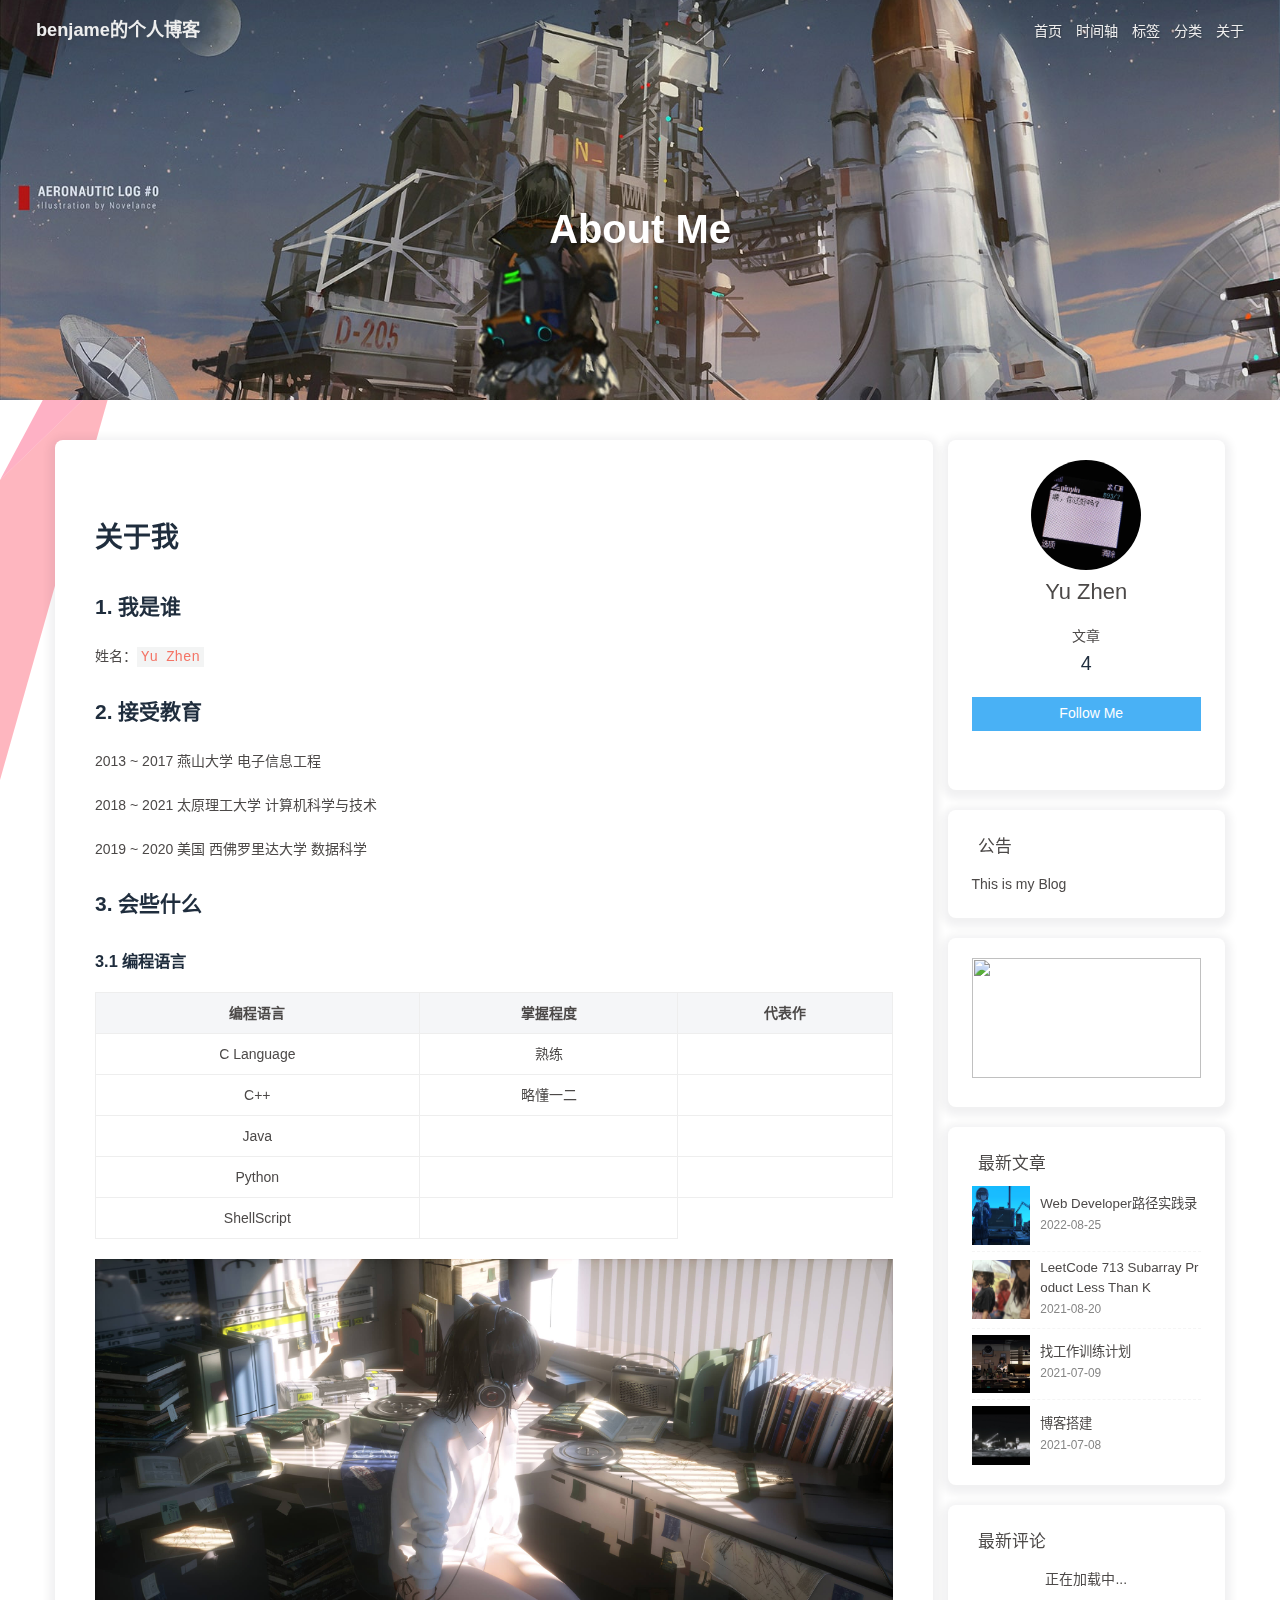
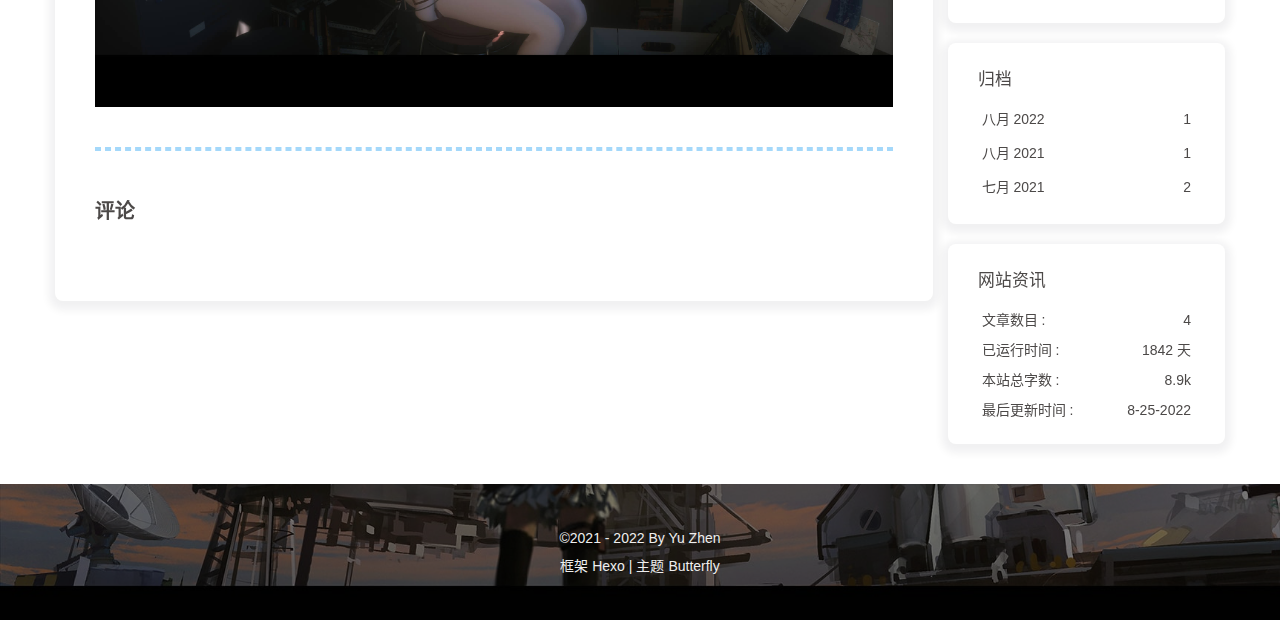
==== about/index.html @ 43ea1131 "Site updated: 2022-08-25 13:20:29" ====
<!DOCTYPE html><html lang="zh-CN" data-theme="light"><head><meta charset="UTF-8"><meta http-equiv="X-UA-Compatible" content="IE=edge"><meta name="viewport" content="width=device-width,initial-scale=1"><title>About Me | benjame的个人博客</title><meta name="author" content="Yu Zhen"><meta name="copyright" content="Yu Zhen"><meta name="format-detection" content="telephone=no"><meta name="theme-color" content="#ffffff"><meta name="description" content="关于我1. 我是谁姓名：Yu Zhen 2. 接受教育2013 ~ 2017 燕山大学 电子信息工程 2018 ~ 2021 太原理工大学 计算机科学与技术 2019 ~ 2020 美国 西佛罗里达大学  数据科学 3. 会些什么3.1 编程语言    编程语言 掌握程度 代表作     C Language 熟练    C++ 略懂一二    Java     Python     ShellS">
<meta property="og:type" content="website">
<meta property="og:title" content="About Me">
<meta property="og:url" content="https://benjame.github.io/about/index.html">
<meta property="og:site_name" content="benjame的个人博客">
<meta property="og:description" content="关于我1. 我是谁姓名：Yu Zhen 2. 接受教育2013 ~ 2017 燕山大学 电子信息工程 2018 ~ 2021 太原理工大学 计算机科学与技术 2019 ~ 2020 美国 西佛罗里达大学  数据科学 3. 会些什么3.1 编程语言    编程语言 掌握程度 代表作     C Language 熟练    C++ 略懂一二    Java     Python     ShellS">
<meta property="og:locale" content="zh_CN">
<meta property="og:image" content="https://cdn.jsdelivr.net/npm/butterfly-extsrc@1/img/default.jpg">
<meta property="article:published_time" content="2021-07-08T12:18:49.000Z">
<meta property="article:modified_time" content="2021-07-09T18:22:33.000Z">
<meta property="article:author" content="Yu Zhen">
<meta name="twitter:card" content="summary">
<meta name="twitter:image" content="https://cdn.jsdelivr.net/npm/butterfly-extsrc@1/img/default.jpg"><link rel="shortcut icon" href="/img/favicon.png"><link rel="canonical" href="https://benjame.github.io/about/"><link rel="preconnect" href="//cdn.jsdelivr.net"/><link rel="stylesheet" href="/css/index.css"><link rel="stylesheet" href="https://cdn.jsdelivr.net/npm/@fortawesome/fontawesome-free/css/all.min.css" media="print" onload="this.media='all'"><link rel="stylesheet" href="https://cdn.jsdelivr.net/npm/node-snackbar/dist/snackbar.min.css" media="print" onload="this.media='all'"><script>const GLOBAL_CONFIG = { 
  root: '/',
  algolia: undefined,
  localSearch: undefined,
  translate: {"defaultEncoding":2,"translateDelay":0,"msgToTraditionalChinese":"繁","msgToSimplifiedChinese":"簡"},
  noticeOutdate: {"limitDay":365,"position":"top","messagePrev":"It has been","messageNext":"days since the last update, the content of the article may be outdated."},
  highlight: {"plugin":"highlighjs","highlightCopy":true,"highlightLang":true,"highlightHeightLimit":300},
  copy: {
    success: '复制成功',
    error: '复制错误',
    noSupport: '浏览器不支持'
  },
  relativeDate: {
    homepage: true,
    post: true
  },
  runtime: '天',
  date_suffix: {
    just: '刚刚',
    min: '分钟前',
    hour: '小时前',
    day: '天前',
    month: '个月前'
  },
  copyright: {"limitCount":100,"languages":{"author":"作者: Yu Zhen","link":"链接: ","source":"来源: benjame的个人博客","info":"著作权归作者所有。商业转载请联系作者获得授权，非商业转载请注明出处。"}},
  lightbox: 'fancybox',
  Snackbar: {"chs_to_cht":"你已切换为繁体","cht_to_chs":"你已切换为简体","day_to_night":"你已切换为深色模式","night_to_day":"你已切换为浅色模式","bgLight":"#49b1f5","bgDark":"#121212","position":"bottom-left"},
  source: {
    jQuery: 'https://cdn.jsdelivr.net/npm/jquery@latest/dist/jquery.min.js',
    justifiedGallery: {
      js: 'https://cdn.jsdelivr.net/npm/justifiedGallery/dist/js/jquery.justifiedGallery.min.js',
      css: 'https://cdn.jsdelivr.net/npm/justifiedGallery/dist/css/justifiedGallery.min.css'
    },
    fancybox: {
      js: 'https://cdn.jsdelivr.net/npm/@fancyapps/fancybox@latest/dist/jquery.fancybox.min.js',
      css: 'https://cdn.jsdelivr.net/npm/@fancyapps/fancybox@latest/dist/jquery.fancybox.min.css'
    }
  },
  isPhotoFigcaption: false,
  islazyload: false,
  isanchor: true
}</script><script id="config-diff">var GLOBAL_CONFIG_SITE = {
  title: 'About Me',
  isPost: false,
  isHome: false,
  isHighlightShrink: false,
  isToc: false,
  postUpdate: '2021-07-10 02:22:33'
}</script><noscript><style type="text/css">
  #nav {
    opacity: 1
  }
  .justified-gallery img {
    opacity: 1
  }

  #recent-posts time,
  #post-meta time {
    display: inline !important
  }
</style></noscript><script>(win=>{
    win.saveToLocal = {
      set: function setWithExpiry(key, value, ttl) {
        if (ttl === 0) return
        const now = new Date()
        const expiryDay = ttl * 86400000
        const item = {
          value: value,
          expiry: now.getTime() + expiryDay,
        }
        localStorage.setItem(key, JSON.stringify(item))
      },

      get: function getWithExpiry(key) {
        const itemStr = localStorage.getItem(key)

        if (!itemStr) {
          return undefined
        }
        const item = JSON.parse(itemStr)
        const now = new Date()

        if (now.getTime() > item.expiry) {
          localStorage.removeItem(key)
          return undefined
        }
        return item.value
      }
    }
  
    win.getScript = url => new Promise((resolve, reject) => {
      const script = document.createElement('script')
      script.src = url
      script.async = true
      script.onerror = reject
      script.onload = script.onreadystatechange = function() {
        const loadState = this.readyState
        if (loadState && loadState !== 'loaded' && loadState !== 'complete') return
        script.onload = script.onreadystatechange = null
        resolve()
      }
      document.head.appendChild(script)
    })
  
      win.activateDarkMode = function () {
        document.documentElement.setAttribute('data-theme', 'dark')
        if (document.querySelector('meta[name="theme-color"]') !== null) {
          document.querySelector('meta[name="theme-color"]').setAttribute('content', '#0d0d0d')
        }
      }
      win.activateLightMode = function () {
        document.documentElement.setAttribute('data-theme', 'light')
        if (document.querySelector('meta[name="theme-color"]') !== null) {
          document.querySelector('meta[name="theme-color"]').setAttribute('content', '#ffffff')
        }
      }
      const t = saveToLocal.get('theme')
    
          if (t === 'dark') activateDarkMode()
          else if (t === 'light') activateLightMode()
        
      const asideStatus = saveToLocal.get('aside-status')
      if (asideStatus !== undefined) {
        if (asideStatus === 'hide') {
          document.documentElement.classList.add('hide-aside')
        } else {
          document.documentElement.classList.remove('hide-aside')
        }
      }
    
    const fontSizeVal = saveToLocal.get('global-font-size')
    if (fontSizeVal !== undefined) {
      document.documentElement.style.setProperty('--global-font-size', fontSizeVal + 'px')
    }
    
    const detectApple = () => {
      if (GLOBAL_CONFIG_SITE.isHome && /iPad|iPhone|iPod|Macintosh/.test(navigator.userAgent)){
        document.documentElement.classList.add('apple')
      }
    }
    detectApple()
    })(window)</script><!-- hexo injector head_end start --><link rel="stylesheet" href="https://cdn.jsdelivr.net/npm/hexo-butterfly-clock/lib/clock.min.css"><link rel="stylesheet" href="https://cdn.jsdelivr.net/gh/l-lin/font-awesome-animation/dist/font-awesome-animation.min.css" media="defer" onload="this.media='all'"><link rel="stylesheet" href="https://cdn.jsdelivr.net/npm/hexo-butterfly-tag-plugins-plus/lib/tag_plugins.min.css" media="defer" onload="this.media='all'"><link rel="stylesheet" href="https://cdn.jsdelivr.net/npm/hexo-filter-gitcalendar/lib/gitcalendar.css"><!-- hexo injector head_end end --><meta name="generator" content="Hexo 5.4.0"></head><body><div id="loading-box"><div class="loading-left-bg"></div><div class="loading-right-bg"></div><div class="spinner-box"><div class="configure-border-1"><div class="configure-core"></div></div><div class="configure-border-2"><div class="configure-core"></div></div><div class="loading-word">加载中...</div></div></div><div id="sidebar"><div id="menu-mask"></div><div id="sidebar-menus"><div class="avatar-img is-center"><img src="/img/avatar.png" onerror="onerror=null;src='/img/friend_404.gif'" alt="avatar"/></div><div class="site-data"><div class="data-item is-center"><div class="data-item-link"><a href="/archives/"><div class="headline">文章</div><div class="length-num">4</div></a></div></div></div><hr/><div class="menus_items"><div class="menus_item"><a class="site-page" href="/"><i class="fa-fw fas fa-home"></i><span> 首页</span></a></div><div class="menus_item"><a class="site-page" href="/archives/"><i class="fa-fw fas fa-archive"></i><span> 时间轴</span></a></div><div class="menus_item"><a class="site-page" href="/tags/"><i class="fa-fw fas fa-tags"></i><span> 标签</span></a></div><div class="menus_item"><a class="site-page" href="/categories/"><i class="fa-fw fas fa-folder-open"></i><span> 分类</span></a></div><div class="menus_item"><a class="site-page" href="/about/"><i class="fa-fw fas fa-heart"></i><span> 关于</span></a></div></div></div></div><div class="page" id="body-wrap"><header class="not-home-page" id="page-header" style="background-image: url('/resource/Rocket.jpg')"><nav id="nav"><span id="blog_name"><a id="site-name" href="/">benjame的个人博客</a></span><div id="menus"><div class="menus_items"><div class="menus_item"><a class="site-page" href="/"><i class="fa-fw fas fa-home"></i><span> 首页</span></a></div><div class="menus_item"><a class="site-page" href="/archives/"><i class="fa-fw fas fa-archive"></i><span> 时间轴</span></a></div><div class="menus_item"><a class="site-page" href="/tags/"><i class="fa-fw fas fa-tags"></i><span> 标签</span></a></div><div class="menus_item"><a class="site-page" href="/categories/"><i class="fa-fw fas fa-folder-open"></i><span> 分类</span></a></div><div class="menus_item"><a class="site-page" href="/about/"><i class="fa-fw fas fa-heart"></i><span> 关于</span></a></div></div><div id="toggle-menu"><a class="site-page"><i class="fas fa-bars fa-fw"></i></a></div></div></nav><div id="page-site-info"><h1 id="site-title">About Me</h1></div></header><main class="layout" id="content-inner"><div id="page"><div id="article-container"><h1 id="关于我"><a href="#关于我" class="headerlink" title="关于我"></a>关于我</h1><h2 id="1-我是谁"><a href="#1-我是谁" class="headerlink" title="1. 我是谁"></a>1. 我是谁</h2><p>姓名：<code>Yu Zhen</code></p>
<h2 id="2-接受教育"><a href="#2-接受教育" class="headerlink" title="2. 接受教育"></a>2. 接受教育</h2><p>2013 ~ 2017 燕山大学 电子信息工程</p>
<p>2018 ~ 2021 太原理工大学 计算机科学与技术</p>
<p>2019 ~ 2020 美国 西佛罗里达大学  数据科学</p>
<h2 id="3-会些什么"><a href="#3-会些什么" class="headerlink" title="3. 会些什么"></a>3. 会些什么</h2><h3 id="3-1-编程语言"><a href="#3-1-编程语言" class="headerlink" title="3.1 编程语言"></a>3.1 编程语言</h3><div class="table-container">
<table>
<thead>
<tr>
<th style="text-align:center">编程语言</th>
<th style="text-align:center">掌握程度</th>
<th style="text-align:center">代表作</th>
</tr>
</thead>
<tbody>
<tr>
<td style="text-align:center">C Language</td>
<td style="text-align:center">熟练</td>
<td style="text-align:center"></td>
</tr>
<tr>
<td style="text-align:center">C++</td>
<td style="text-align:center">略懂一二</td>
<td style="text-align:center"></td>
</tr>
<tr>
<td style="text-align:center">Java</td>
<td style="text-align:center"></td>
<td style="text-align:center"></td>
</tr>
<tr>
<td style="text-align:center">Python</td>
<td style="text-align:center"></td>
<td style="text-align:center"></td>
</tr>
<tr>
<td style="text-align:center">ShellScript</td>
<td style="text-align:center"></td>
</tr>
</tbody>
</table>
</div>
<p><img src="index.assets/MainBack.jpg" alt="MainBack"></p>
</div><hr/><div id="post-comment"><div class="comment-head"><div class="comment-headline"><i class="fas fa-comments fa-fw"></i><span> 评论</span></div></div><div class="comment-wrap"><div></div></div></div></div><div class="aside-content" id="aside-content"><div class="card-widget card-info"><div class="is-center"><div class="avatar-img"><img src="/img/avatar.png" onerror="this.onerror=null;this.src='/img/friend_404.gif'" alt="avatar"/></div><div class="author-info__name">Yu Zhen</div><div class="author-info__description"></div></div><div class="card-info-data"><div class="card-info-data-item is-center"><a href="/archives/"><div class="headline">文章</div><div class="length-num">4</div></a></div></div><a class="button--animated" id="card-info-btn" target="_blank" rel="noopener" href="https://github.com/benjame/"><i class="fab fa-github"></i><span>Follow Me</span></a><div class="card-info-social-icons is-center"><a class="social-icon" href="https://github.com/benjame" target="_blank" title="Github"><i class="fab fa-github"></i></a><a class="social-icon" href="mailto:yuzhenmailbox@163.com" target="_blank" title="Email"><i class="fas fa-envelope"></i></a></div></div><div class="card-widget card-announcement"><div class="item-headline"><i class="fas fa-bullhorn card-announcement-animation"></i><span>公告</span></div><div class="announcement_content">This is my Blog</div></div><div class="sticky_layout"><div class="card-widget card-recent-post"><div class="item-headline"><i class="fas fa-history"></i><span>最新文章</span></div><div class="aside-list"><div class="aside-list-item"><a class="thumbnail" href="/2022/08/25/Web-Developer%E8%B7%AF%E5%BE%84%E5%AE%9E%E8%B7%B5%E5%BD%95/" title="Web Developer路径实践录"><img src="/resource/web_dev.png" onerror="this.onerror=null;this.src='/img/404.jpg'" alt="Web Developer路径实践录"/></a><div class="content"><a class="title" href="/2022/08/25/Web-Developer%E8%B7%AF%E5%BE%84%E5%AE%9E%E8%B7%B5%E5%BD%95/" title="Web Developer路径实践录">Web Developer路径实践录</a><time datetime="2022-08-25T04:53:00.000Z" title="发表于 2022-08-25 12:53:00">2022-08-25</time></div></div><div class="aside-list-item"><a class="thumbnail" href="/2021/08/20/LeetCode%20713%20Subarray%20Product%20Less%20Than%20K/" title="LeetCode 713 Subarray Product Less Than K"><img src="/resource/umbrella.jpg" onerror="this.onerror=null;this.src='/img/404.jpg'" alt="LeetCode 713 Subarray Product Less Than K"/></a><div class="content"><a class="title" href="/2021/08/20/LeetCode%20713%20Subarray%20Product%20Less%20Than%20K/" title="LeetCode 713 Subarray Product Less Than K">LeetCode 713 Subarray Product Less Than K</a><time datetime="2021-08-20T08:22:00.000Z" title="发表于 2021-08-20 16:22:00">2021-08-20</time></div></div><div class="aside-list-item"><a class="thumbnail" href="/2021/07/09/%E6%89%BE%E5%B7%A5%E4%BD%9C%E8%AE%AD%E7%BB%83%E8%AE%A1%E5%88%92/" title="找工作训练计划"><img src="/resource/Office.jpg" onerror="this.onerror=null;this.src='/img/404.jpg'" alt="找工作训练计划"/></a><div class="content"><a class="title" href="/2021/07/09/%E6%89%BE%E5%B7%A5%E4%BD%9C%E8%AE%AD%E7%BB%83%E8%AE%A1%E5%88%92/" title="找工作训练计划">找工作训练计划</a><time datetime="2021-07-08T17:29:22.000Z" title="发表于 2021-07-09 01:29:22">2021-07-09</time></div></div><div class="aside-list-item"><a class="thumbnail" href="/2021/07/08/%E5%8D%9A%E5%AE%A2%E6%90%AD%E5%BB%BA/" title="博客搭建"><img src="/resource/moonbase.jpg" onerror="this.onerror=null;this.src='/img/404.jpg'" alt="博客搭建"/></a><div class="content"><a class="title" href="/2021/07/08/%E5%8D%9A%E5%AE%A2%E6%90%AD%E5%BB%BA/" title="博客搭建">博客搭建</a><time datetime="2021-07-08T09:13:00.000Z" title="发表于 2021-07-08 17:13:00">2021-07-08</time></div></div></div></div><div class="card-widget" id="card-newest-comments"><div class="item-headline"><i class="fas fa-comment-dots"></i><span>最新评论</span></div><div class="aside-list"><span>正在加载中...</span></div></div><div class="card-widget card-archives"><div class="item-headline"><i class="fas fa-archive"></i><span>归档</span></div><ul class="card-archive-list"><li class="card-archive-list-item"><a class="card-archive-list-link" href="/archives/2022/08/"><span class="card-archive-list-date">八月 2022</span><span class="card-archive-list-count">1</span></a></li><li class="card-archive-list-item"><a class="card-archive-list-link" href="/archives/2021/08/"><span class="card-archive-list-date">八月 2021</span><span class="card-archive-list-count">1</span></a></li><li class="card-archive-list-item"><a class="card-archive-list-link" href="/archives/2021/07/"><span class="card-archive-list-date">七月 2021</span><span class="card-archive-list-count">2</span></a></li></ul></div><div class="card-widget card-webinfo"><div class="item-headline"><i class="fas fa-chart-line"></i><span>网站资讯</span></div><div class="webinfo"><div class="webinfo-item"><div class="item-name">文章数目 :</div><div class="item-count">4</div></div><div class="webinfo-item"><div class="item-name">已运行时间 :</div><div class="item-count" id="runtimeshow" data-publishDate="2021-07-07T16:00:00.000Z"></div></div><div class="webinfo-item"><div class="item-name">本站总字数 :</div><div class="item-count">8.9k</div></div><div class="webinfo-item"><div class="item-name">最后更新时间 :</div><div class="item-count" id="last-push-date" data-lastPushDate="2022-08-25T05:20:20.687Z"></div></div></div></div></div></div></main><footer id="footer" style="background-image: url('/resource/Rocket.jpg')"><div id="footer-wrap"><div class="copyright">&copy;2021 - 2022 By Yu Zhen</div><div class="framework-info"><span>框架 </span><a target="_blank" rel="noopener" href="https://hexo.io">Hexo</a><span class="footer-separator">|</span><span>主题 </span><a target="_blank" rel="noopener" href="https://github.com/jerryc127/hexo-theme-butterfly">Butterfly</a></div></div></footer></div><div id="rightside"><div id="rightside-config-hide"><button id="font-plus" type="button" title="放大字体"><i class="fas fa-plus"></i></button><button id="font-minus" type="button" title="缩小字体"><i class="fas fa-minus"></i></button><button id="translateLink" type="button" title="简繁转换">繁</button><button id="darkmode" type="button" title="浅色和深色模式转换"><i class="fas fa-adjust"></i></button><button id="hide-aside-btn" type="button" title="单栏和双栏切换"><i class="fas fa-arrows-alt-h"></i></button></div><div id="rightside-config-show"><button id="rightside_config" type="button" title="设置"><i class="fas fa-cog fa-spin"></i></button><a id="to_comment" href="#post-comment" title="直达评论"><i class="fas fa-comments"></i></a><button id="go-up" type="button" title="回到顶部"><i class="fas fa-arrow-up"></i></button></div></div><div><script src="/js/utils.js"></script><script src="/js/main.js"></script><script src="/js/tw_cn.js"></script><script src="https://cdn.jsdelivr.net/npm/instant.page/instantpage.min.js" type="module"></script><script src="https://cdn.jsdelivr.net/npm/node-snackbar/dist/snackbar.min.js"></script><script>function panguFn () {
  if (typeof pangu === 'object') pangu.autoSpacingPage()
  else {
    getScript('https://cdn.jsdelivr.net/npm/pangu/dist/browser/pangu.min.js')
      .then(() => {
        pangu.autoSpacingPage()
      })
  }
}

function panguInit () {
  if (true){
    GLOBAL_CONFIG_SITE.isPost && panguFn()
  } else {
    panguFn()
  }
}

document.addEventListener('DOMContentLoaded', panguInit)</script><script>var preloader = {
  endLoading: () => {
    document.body.style.overflow = 'auto';
    document.getElementById('loading-box').classList.add("loaded")
  },
  initLoading: () => {
    document.body.style.overflow = '';
    document.getElementById('loading-box').classList.remove("loaded")

  }
}
window.addEventListener('load',preloader.endLoading())</script><div class="js-pjax"></div><script defer="defer" id="ribbon" src="https://cdn.jsdelivr.net/npm/butterfly-extsrc@1/dist/canvas-ribbon.min.js" size="150" alpha="0.6" zIndex="-1" mobile="false" data-click="false"></script><script defer="defer" id="fluttering_ribbon" mobile="false" src="https://cdn.jsdelivr.net/npm/butterfly-extsrc@1/dist/canvas-fluttering-ribbon.min.js"></script><script id="click-heart" src="https://cdn.jsdelivr.net/npm/butterfly-extsrc@1/dist/click-heart.min.js" async="async" mobile="false"></script></div><!-- hexo injector body_end start --><script data-pjax>
  function butterfly_clock_injector_config(){
    var parent_div_git = document.getElementsByClassName('sticky_layout')[0];
    var item_html = '<div class="card-widget card-clock"><div class="card-glass"><div class="card-background"><div class="card-content"><div id="hexo_electric_clock"><img class="entered loading" id="card-clock-loading" src="/img/loading.gif" style="height: 120px; width: 100%;" data-ll-status="loading"/></div></div></div></div></div>';
    console.log('已挂载butterfly_clock')
    parent_div_git.insertAdjacentHTML("afterbegin",item_html)
    }
  var elist = 'null'.split(',');
  var cpage = location.pathname;
  var epage = 'all';
  var flag = 0;

  for (var i=0;i<elist.length;i++){
    if (cpage.includes(elist[i])){
      flag++;
    }
  }

  if ((epage ==='all')&&(flag == 0)){
    butterfly_clock_injector_config();
  }
  else if (epage === cpage){
    butterfly_clock_injector_config();
  }
  </script><script src="https://pv.sohu.com/cityjson?ie=utf-8"></script><script data-pjax src="https://cdn.jsdelivr.net/npm/hexo-butterfly-clock/lib/clock.min.js"></script><script async src="//at.alicdn.com/t/font_2032782_8d5kxvn09md.js"></script><script data-pjax src="https://cdn.jsdelivr.net/npm/hexo-filter-gitcalendar/lib/gitcalendar.js"></script><script data-pjax>
                        function gitcalendar_injector_config(){
                          var parent_div_git = document.getElementById('recent-posts');
                          var item_html = '<div class="recent-post-item" style="width:100%;height:auto;padding:10px;"><style>#git_container{min-height: 280px}@media screen and (max-width:650px) {#git_container{min-height: 0px}}</style><div id="git_loading" style="width:10%;height:100%;margin:0 auto;display: block;"><svg xmlns="http://www.w3.org/2000/svg" xmlns:xlink="http://www.w3.org/1999/xlink" viewBox="0 0 50 50" style="enable-background:new 0 0 50 50" xml:space="preserve"><path fill="#d0d0d0" d="M25.251,6.461c-10.318,0-18.683,8.365-18.683,18.683h4.068c0-8.071,6.543-14.615,14.615-14.615V6.461z" transform="rotate(275.098 25 25)"><animatetransform attributeType="xml" attributeName="transform" type="rotate" from="0 25 25" to="360 25 25" dur="0.6s" repeatCount="indefinite"></animatetransform></path></svg><style>#git_container{display: none;}</style></div><div id="git_container"></div></div>';
                          parent_div_git.insertAdjacentHTML("afterbegin",item_html)
                          console.log('已挂载gitcalendar')
                          }

                        if( document.getElementById('recent-posts') && (location.pathname ==='/'|| '/' ==='all')){
                            gitcalendar_injector_config()
                            GitCalendarInit("https://gitcalendar.akilar.top/api?benjame",['#e4dfd7', '#f9f4dc', '#f7e8aa', '#f7e8aa', '#f8df72', '#fcd217', '#fcc515', '#f28e16', '#fb8b05', '#d85916', '#f43e06'],'benjame')
                        }
                      </script><!-- hexo injector body_end end --></body></html>
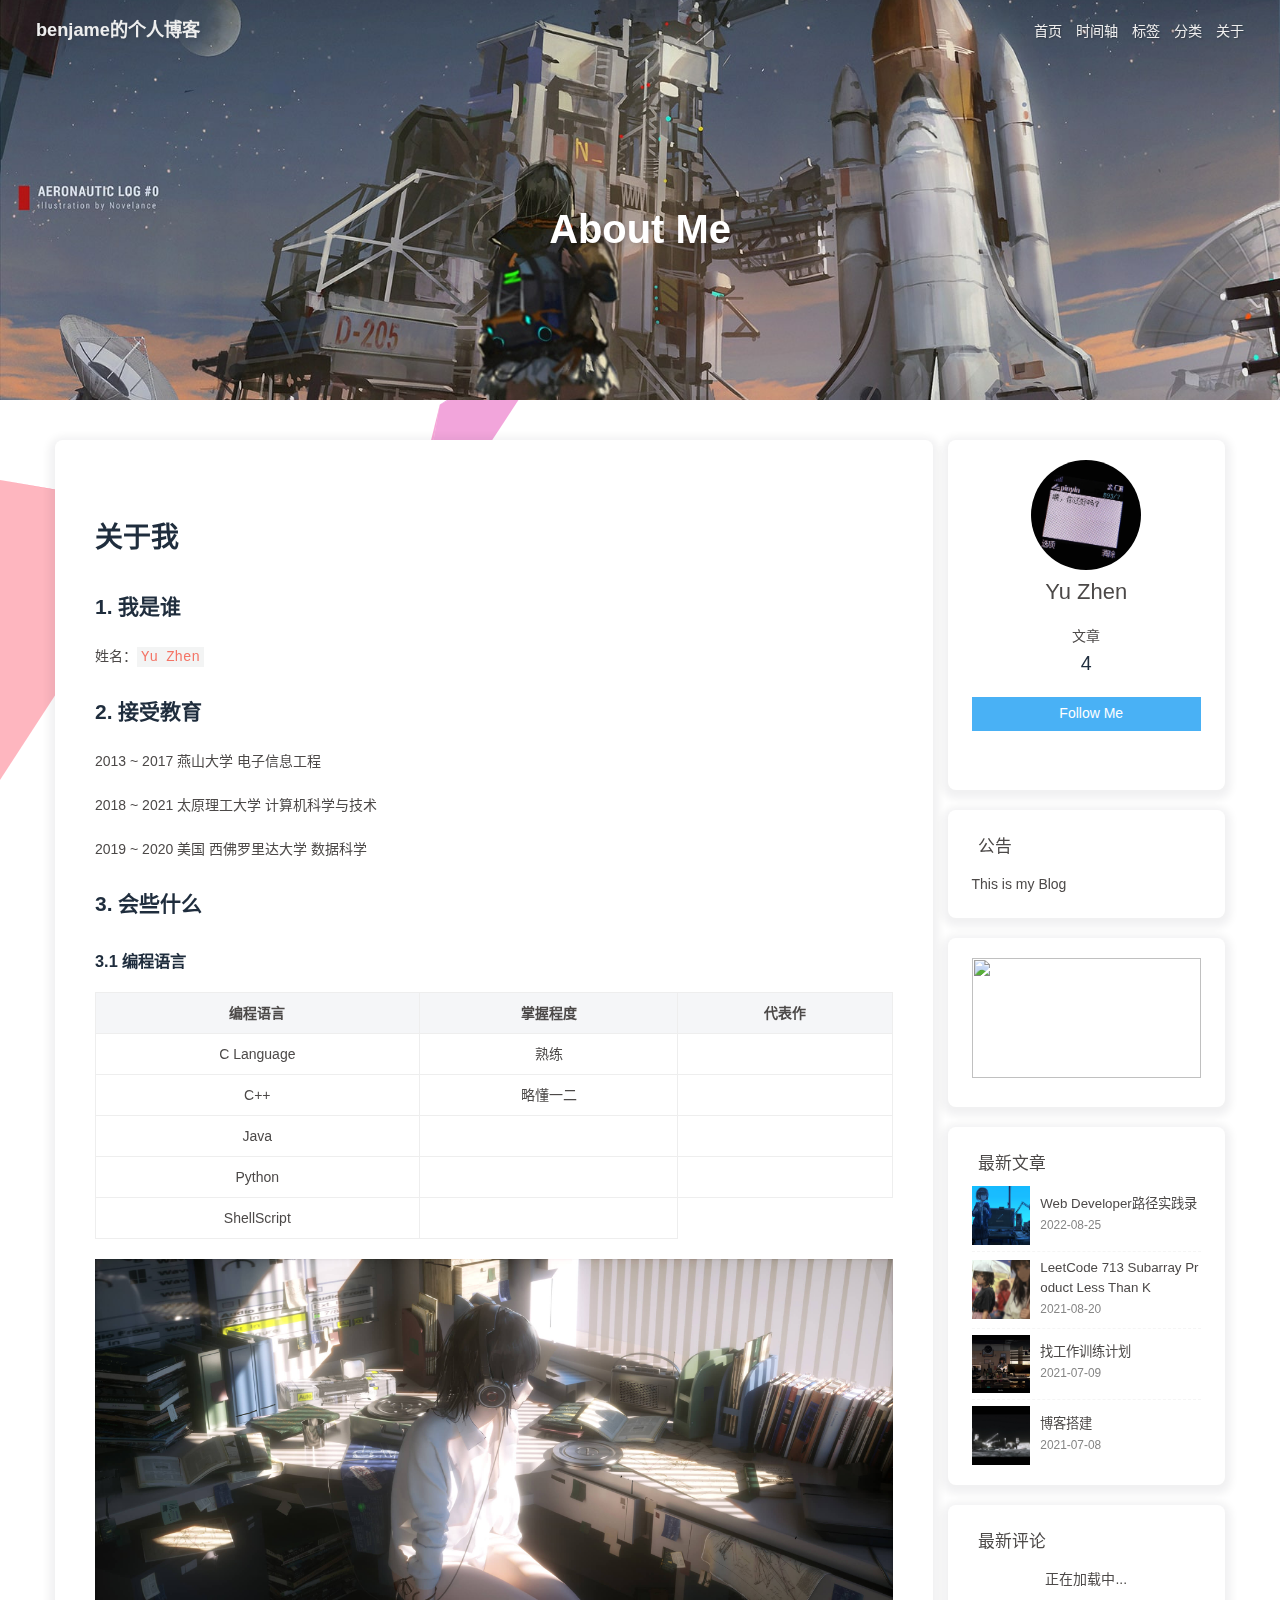
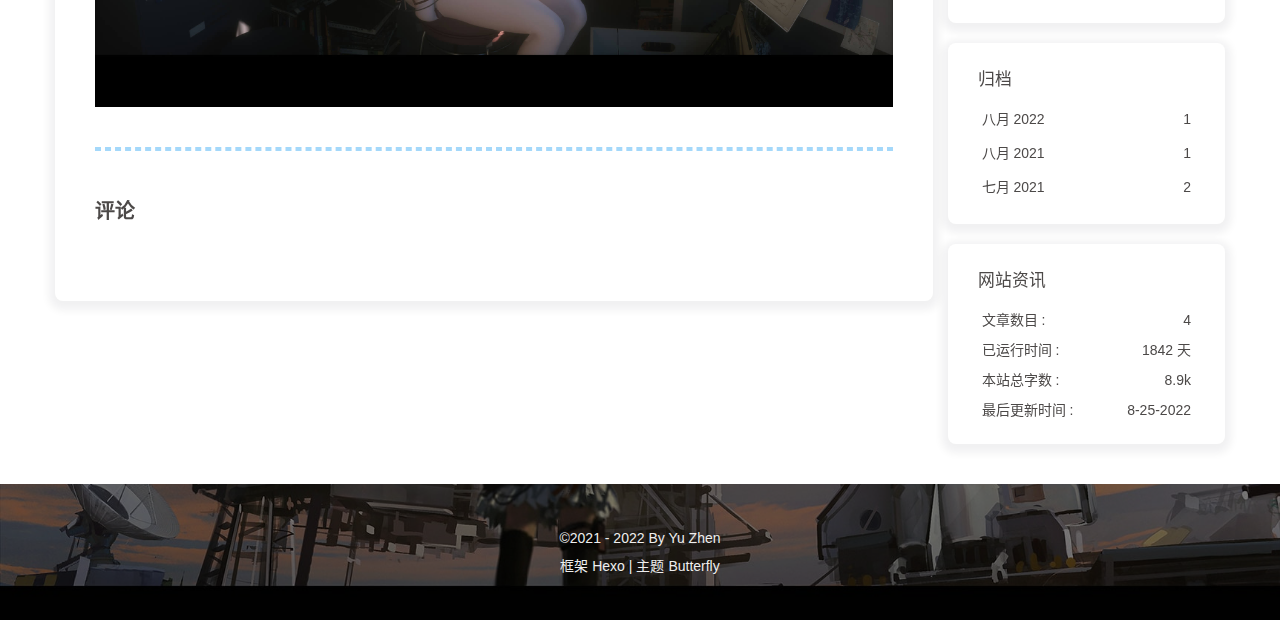
==== commit a205a168: "Site updated: 2022-08-25 13:40:48" ====
--- a/about/index.html
+++ b/about/index.html
@@ -151,7 +151,7 @@
       }
     }
     detectApple()
-    })(window)</script><!-- hexo injector head_end start --><link rel="stylesheet" href="https://cdn.jsdelivr.net/npm/hexo-butterfly-clock/lib/clock.min.css"><link rel="stylesheet" href="https://cdn.jsdelivr.net/gh/l-lin/font-awesome-animation/dist/font-awesome-animation.min.css" media="defer" onload="this.media='all'"><link rel="stylesheet" href="https://cdn.jsdelivr.net/npm/hexo-butterfly-tag-plugins-plus/lib/tag_plugins.min.css" media="defer" onload="this.media='all'"><link rel="stylesheet" href="https://cdn.jsdelivr.net/npm/hexo-filter-gitcalendar/lib/gitcalendar.css"><!-- hexo injector head_end end --><meta name="generator" content="Hexo 5.4.0"></head><body><div id="loading-box"><div class="loading-left-bg"></div><div class="loading-right-bg"></div><div class="spinner-box"><div class="configure-border-1"><div class="configure-core"></div></div><div class="configure-border-2"><div class="configure-core"></div></div><div class="loading-word">加载中...</div></div></div><div id="sidebar"><div id="menu-mask"></div><div id="sidebar-menus"><div class="avatar-img is-center"><img src="/img/avatar.png" onerror="onerror=null;src='/img/friend_404.gif'" alt="avatar"/></div><div class="site-data"><div class="data-item is-center"><div class="data-item-link"><a href="/archives/"><div class="headline">文章</div><div class="length-num">4</div></a></div></div></div><hr/><div class="menus_items"><div class="menus_item"><a class="site-page" href="/"><i class="fa-fw fas fa-home"></i><span> 首页</span></a></div><div class="menus_item"><a class="site-page" href="/archives/"><i class="fa-fw fas fa-archive"></i><span> 时间轴</span></a></div><div class="menus_item"><a class="site-page" href="/tags/"><i class="fa-fw fas fa-tags"></i><span> 标签</span></a></div><div class="menus_item"><a class="site-page" href="/categories/"><i class="fa-fw fas fa-folder-open"></i><span> 分类</span></a></div><div class="menus_item"><a class="site-page" href="/about/"><i class="fa-fw fas fa-heart"></i><span> 关于</span></a></div></div></div></div><div class="page" id="body-wrap"><header class="not-home-page" id="page-header" style="background-image: url('/resource/Rocket.jpg')"><nav id="nav"><span id="blog_name"><a id="site-name" href="/">benjame的个人博客</a></span><div id="menus"><div class="menus_items"><div class="menus_item"><a class="site-page" href="/"><i class="fa-fw fas fa-home"></i><span> 首页</span></a></div><div class="menus_item"><a class="site-page" href="/archives/"><i class="fa-fw fas fa-archive"></i><span> 时间轴</span></a></div><div class="menus_item"><a class="site-page" href="/tags/"><i class="fa-fw fas fa-tags"></i><span> 标签</span></a></div><div class="menus_item"><a class="site-page" href="/categories/"><i class="fa-fw fas fa-folder-open"></i><span> 分类</span></a></div><div class="menus_item"><a class="site-page" href="/about/"><i class="fa-fw fas fa-heart"></i><span> 关于</span></a></div></div><div id="toggle-menu"><a class="site-page"><i class="fas fa-bars fa-fw"></i></a></div></div></nav><div id="page-site-info"><h1 id="site-title">About Me</h1></div></header><main class="layout" id="content-inner"><div id="page"><div id="article-container"><h1 id="关于我"><a href="#关于我" class="headerlink" title="关于我"></a>关于我</h1><h2 id="1-我是谁"><a href="#1-我是谁" class="headerlink" title="1. 我是谁"></a>1. 我是谁</h2><p>姓名：<code>Yu Zhen</code></p>
+    })(window)</script><!-- hexo injector head_end start --><link rel="stylesheet" href="https://cdn.jsdelivr.net/gh/l-lin/font-awesome-animation/dist/font-awesome-animation.min.css" media="defer" onload="this.media='all'"><link rel="stylesheet" href="https://cdn.jsdelivr.net/npm/hexo-butterfly-tag-plugins-plus/lib/tag_plugins.min.css" media="defer" onload="this.media='all'"><link rel="stylesheet" href="https://cdn.jsdelivr.net/npm/hexo-butterfly-clock/lib/clock.min.css"><link rel="stylesheet" href="https://unpkg.zhimg.com/hexo-filter-gitcalendar/lib/gitcalendar.css" media="print" onload="this.media='all'"><!-- hexo injector head_end end --><meta name="generator" content="Hexo 5.4.0"></head><body><div id="loading-box"><div class="loading-left-bg"></div><div class="loading-right-bg"></div><div class="spinner-box"><div class="configure-border-1"><div class="configure-core"></div></div><div class="configure-border-2"><div class="configure-core"></div></div><div class="loading-word">加载中...</div></div></div><div id="sidebar"><div id="menu-mask"></div><div id="sidebar-menus"><div class="avatar-img is-center"><img src="/img/avatar.png" onerror="onerror=null;src='/img/friend_404.gif'" alt="avatar"/></div><div class="site-data"><div class="data-item is-center"><div class="data-item-link"><a href="/archives/"><div class="headline">文章</div><div class="length-num">4</div></a></div></div></div><hr/><div class="menus_items"><div class="menus_item"><a class="site-page" href="/"><i class="fa-fw fas fa-home"></i><span> 首页</span></a></div><div class="menus_item"><a class="site-page" href="/archives/"><i class="fa-fw fas fa-archive"></i><span> 时间轴</span></a></div><div class="menus_item"><a class="site-page" href="/tags/"><i class="fa-fw fas fa-tags"></i><span> 标签</span></a></div><div class="menus_item"><a class="site-page" href="/categories/"><i class="fa-fw fas fa-folder-open"></i><span> 分类</span></a></div><div class="menus_item"><a class="site-page" href="/about/"><i class="fa-fw fas fa-heart"></i><span> 关于</span></a></div></div></div></div><div class="page" id="body-wrap"><header class="not-home-page" id="page-header" style="background-image: url('/resource/Rocket.jpg')"><nav id="nav"><span id="blog_name"><a id="site-name" href="/">benjame的个人博客</a></span><div id="menus"><div class="menus_items"><div class="menus_item"><a class="site-page" href="/"><i class="fa-fw fas fa-home"></i><span> 首页</span></a></div><div class="menus_item"><a class="site-page" href="/archives/"><i class="fa-fw fas fa-archive"></i><span> 时间轴</span></a></div><div class="menus_item"><a class="site-page" href="/tags/"><i class="fa-fw fas fa-tags"></i><span> 标签</span></a></div><div class="menus_item"><a class="site-page" href="/categories/"><i class="fa-fw fas fa-folder-open"></i><span> 分类</span></a></div><div class="menus_item"><a class="site-page" href="/about/"><i class="fa-fw fas fa-heart"></i><span> 关于</span></a></div></div><div id="toggle-menu"><a class="site-page"><i class="fas fa-bars fa-fw"></i></a></div></div></nav><div id="page-site-info"><h1 id="site-title">About Me</h1></div></header><main class="layout" id="content-inner"><div id="page"><div id="article-container"><h1 id="关于我"><a href="#关于我" class="headerlink" title="关于我"></a>关于我</h1><h2 id="1-我是谁"><a href="#1-我是谁" class="headerlink" title="1. 我是谁"></a>1. 我是谁</h2><p>姓名：<code>Yu Zhen</code></p>
 <h2 id="2-接受教育"><a href="#2-接受教育" class="headerlink" title="2. 接受教育"></a>2. 接受教育</h2><p>2013 ~ 2017 燕山大学 电子信息工程</p>
 <p>2018 ~ 2021 太原理工大学 计算机科学与技术</p>
 <p>2019 ~ 2020 美国 西佛罗里达大学  数据科学</p>
@@ -193,7 +193,7 @@
 </table>
 </div>
 <p><img src="index.assets/MainBack.jpg" alt="MainBack"></p>
-</div><hr/><div id="post-comment"><div class="comment-head"><div class="comment-headline"><i class="fas fa-comments fa-fw"></i><span> 评论</span></div></div><div class="comment-wrap"><div></div></div></div></div><div class="aside-content" id="aside-content"><div class="card-widget card-info"><div class="is-center"><div class="avatar-img"><img src="/img/avatar.png" onerror="this.onerror=null;this.src='/img/friend_404.gif'" alt="avatar"/></div><div class="author-info__name">Yu Zhen</div><div class="author-info__description"></div></div><div class="card-info-data"><div class="card-info-data-item is-center"><a href="/archives/"><div class="headline">文章</div><div class="length-num">4</div></a></div></div><a class="button--animated" id="card-info-btn" target="_blank" rel="noopener" href="https://github.com/benjame/"><i class="fab fa-github"></i><span>Follow Me</span></a><div class="card-info-social-icons is-center"><a class="social-icon" href="https://github.com/benjame" target="_blank" title="Github"><i class="fab fa-github"></i></a><a class="social-icon" href="mailto:yuzhenmailbox@163.com" target="_blank" title="Email"><i class="fas fa-envelope"></i></a></div></div><div class="card-widget card-announcement"><div class="item-headline"><i class="fas fa-bullhorn card-announcement-animation"></i><span>公告</span></div><div class="announcement_content">This is my Blog</div></div><div class="sticky_layout"><div class="card-widget card-recent-post"><div class="item-headline"><i class="fas fa-history"></i><span>最新文章</span></div><div class="aside-list"><div class="aside-list-item"><a class="thumbnail" href="/2022/08/25/Web-Developer%E8%B7%AF%E5%BE%84%E5%AE%9E%E8%B7%B5%E5%BD%95/" title="Web Developer路径实践录"><img src="/resource/web_dev.png" onerror="this.onerror=null;this.src='/img/404.jpg'" alt="Web Developer路径实践录"/></a><div class="content"><a class="title" href="/2022/08/25/Web-Developer%E8%B7%AF%E5%BE%84%E5%AE%9E%E8%B7%B5%E5%BD%95/" title="Web Developer路径实践录">Web Developer路径实践录</a><time datetime="2022-08-25T04:53:00.000Z" title="发表于 2022-08-25 12:53:00">2022-08-25</time></div></div><div class="aside-list-item"><a class="thumbnail" href="/2021/08/20/LeetCode%20713%20Subarray%20Product%20Less%20Than%20K/" title="LeetCode 713 Subarray Product Less Than K"><img src="/resource/umbrella.jpg" onerror="this.onerror=null;this.src='/img/404.jpg'" alt="LeetCode 713 Subarray Product Less Than K"/></a><div class="content"><a class="title" href="/2021/08/20/LeetCode%20713%20Subarray%20Product%20Less%20Than%20K/" title="LeetCode 713 Subarray Product Less Than K">LeetCode 713 Subarray Product Less Than K</a><time datetime="2021-08-20T08:22:00.000Z" title="发表于 2021-08-20 16:22:00">2021-08-20</time></div></div><div class="aside-list-item"><a class="thumbnail" href="/2021/07/09/%E6%89%BE%E5%B7%A5%E4%BD%9C%E8%AE%AD%E7%BB%83%E8%AE%A1%E5%88%92/" title="找工作训练计划"><img src="/resource/Office.jpg" onerror="this.onerror=null;this.src='/img/404.jpg'" alt="找工作训练计划"/></a><div class="content"><a class="title" href="/2021/07/09/%E6%89%BE%E5%B7%A5%E4%BD%9C%E8%AE%AD%E7%BB%83%E8%AE%A1%E5%88%92/" title="找工作训练计划">找工作训练计划</a><time datetime="2021-07-08T17:29:22.000Z" title="发表于 2021-07-09 01:29:22">2021-07-09</time></div></div><div class="aside-list-item"><a class="thumbnail" href="/2021/07/08/%E5%8D%9A%E5%AE%A2%E6%90%AD%E5%BB%BA/" title="博客搭建"><img src="/resource/moonbase.jpg" onerror="this.onerror=null;this.src='/img/404.jpg'" alt="博客搭建"/></a><div class="content"><a class="title" href="/2021/07/08/%E5%8D%9A%E5%AE%A2%E6%90%AD%E5%BB%BA/" title="博客搭建">博客搭建</a><time datetime="2021-07-08T09:13:00.000Z" title="发表于 2021-07-08 17:13:00">2021-07-08</time></div></div></div></div><div class="card-widget" id="card-newest-comments"><div class="item-headline"><i class="fas fa-comment-dots"></i><span>最新评论</span></div><div class="aside-list"><span>正在加载中...</span></div></div><div class="card-widget card-archives"><div class="item-headline"><i class="fas fa-archive"></i><span>归档</span></div><ul class="card-archive-list"><li class="card-archive-list-item"><a class="card-archive-list-link" href="/archives/2022/08/"><span class="card-archive-list-date">八月 2022</span><span class="card-archive-list-count">1</span></a></li><li class="card-archive-list-item"><a class="card-archive-list-link" href="/archives/2021/08/"><span class="card-archive-list-date">八月 2021</span><span class="card-archive-list-count">1</span></a></li><li class="card-archive-list-item"><a class="card-archive-list-link" href="/archives/2021/07/"><span class="card-archive-list-date">七月 2021</span><span class="card-archive-list-count">2</span></a></li></ul></div><div class="card-widget card-webinfo"><div class="item-headline"><i class="fas fa-chart-line"></i><span>网站资讯</span></div><div class="webinfo"><div class="webinfo-item"><div class="item-name">文章数目 :</div><div class="item-count">4</div></div><div class="webinfo-item"><div class="item-name">已运行时间 :</div><div class="item-count" id="runtimeshow" data-publishDate="2021-07-07T16:00:00.000Z"></div></div><div class="webinfo-item"><div class="item-name">本站总字数 :</div><div class="item-count">8.9k</div></div><div class="webinfo-item"><div class="item-name">最后更新时间 :</div><div class="item-count" id="last-push-date" data-lastPushDate="2022-08-25T05:20:20.687Z"></div></div></div></div></div></div></main><footer id="footer" style="background-image: url('/resource/Rocket.jpg')"><div id="footer-wrap"><div class="copyright">&copy;2021 - 2022 By Yu Zhen</div><div class="framework-info"><span>框架 </span><a target="_blank" rel="noopener" href="https://hexo.io">Hexo</a><span class="footer-separator">|</span><span>主题 </span><a target="_blank" rel="noopener" href="https://github.com/jerryc127/hexo-theme-butterfly">Butterfly</a></div></div></footer></div><div id="rightside"><div id="rightside-config-hide"><button id="font-plus" type="button" title="放大字体"><i class="fas fa-plus"></i></button><button id="font-minus" type="button" title="缩小字体"><i class="fas fa-minus"></i></button><button id="translateLink" type="button" title="简繁转换">繁</button><button id="darkmode" type="button" title="浅色和深色模式转换"><i class="fas fa-adjust"></i></button><button id="hide-aside-btn" type="button" title="单栏和双栏切换"><i class="fas fa-arrows-alt-h"></i></button></div><div id="rightside-config-show"><button id="rightside_config" type="button" title="设置"><i class="fas fa-cog fa-spin"></i></button><a id="to_comment" href="#post-comment" title="直达评论"><i class="fas fa-comments"></i></a><button id="go-up" type="button" title="回到顶部"><i class="fas fa-arrow-up"></i></button></div></div><div><script src="/js/utils.js"></script><script src="/js/main.js"></script><script src="/js/tw_cn.js"></script><script src="https://cdn.jsdelivr.net/npm/instant.page/instantpage.min.js" type="module"></script><script src="https://cdn.jsdelivr.net/npm/node-snackbar/dist/snackbar.min.js"></script><script>function panguFn () {
+</div><hr/><div id="post-comment"><div class="comment-head"><div class="comment-headline"><i class="fas fa-comments fa-fw"></i><span> 评论</span></div></div><div class="comment-wrap"><div></div></div></div></div><div class="aside-content" id="aside-content"><div class="card-widget card-info"><div class="is-center"><div class="avatar-img"><img src="/img/avatar.png" onerror="this.onerror=null;this.src='/img/friend_404.gif'" alt="avatar"/></div><div class="author-info__name">Yu Zhen</div><div class="author-info__description"></div></div><div class="card-info-data"><div class="card-info-data-item is-center"><a href="/archives/"><div class="headline">文章</div><div class="length-num">4</div></a></div></div><a class="button--animated" id="card-info-btn" target="_blank" rel="noopener" href="https://github.com/benjame/"><i class="fab fa-github"></i><span>Follow Me</span></a><div class="card-info-social-icons is-center"><a class="social-icon" href="https://github.com/benjame" target="_blank" title="Github"><i class="fab fa-github"></i></a><a class="social-icon" href="mailto:yuzhenmailbox@163.com" target="_blank" title="Email"><i class="fas fa-envelope"></i></a></div></div><div class="card-widget card-announcement"><div class="item-headline"><i class="fas fa-bullhorn card-announcement-animation"></i><span>公告</span></div><div class="announcement_content">This is my Blog</div></div><div class="sticky_layout"><div class="card-widget card-recent-post"><div class="item-headline"><i class="fas fa-history"></i><span>最新文章</span></div><div class="aside-list"><div class="aside-list-item"><a class="thumbnail" href="/2022/08/25/Web-Developer%E8%B7%AF%E5%BE%84%E5%AE%9E%E8%B7%B5%E5%BD%95/" title="Web Developer路径实践录"><img src="/resource/web_dev.png" onerror="this.onerror=null;this.src='/img/404.jpg'" alt="Web Developer路径实践录"/></a><div class="content"><a class="title" href="/2022/08/25/Web-Developer%E8%B7%AF%E5%BE%84%E5%AE%9E%E8%B7%B5%E5%BD%95/" title="Web Developer路径实践录">Web Developer路径实践录</a><time datetime="2022-08-25T04:53:00.000Z" title="发表于 2022-08-25 12:53:00">2022-08-25</time></div></div><div class="aside-list-item"><a class="thumbnail" href="/2021/08/20/LeetCode%20713%20Subarray%20Product%20Less%20Than%20K/" title="LeetCode 713 Subarray Product Less Than K"><img src="/resource/umbrella.jpg" onerror="this.onerror=null;this.src='/img/404.jpg'" alt="LeetCode 713 Subarray Product Less Than K"/></a><div class="content"><a class="title" href="/2021/08/20/LeetCode%20713%20Subarray%20Product%20Less%20Than%20K/" title="LeetCode 713 Subarray Product Less Than K">LeetCode 713 Subarray Product Less Than K</a><time datetime="2021-08-20T08:22:00.000Z" title="发表于 2021-08-20 16:22:00">2021-08-20</time></div></div><div class="aside-list-item"><a class="thumbnail" href="/2021/07/09/%E6%89%BE%E5%B7%A5%E4%BD%9C%E8%AE%AD%E7%BB%83%E8%AE%A1%E5%88%92/" title="找工作训练计划"><img src="/resource/Office.jpg" onerror="this.onerror=null;this.src='/img/404.jpg'" alt="找工作训练计划"/></a><div class="content"><a class="title" href="/2021/07/09/%E6%89%BE%E5%B7%A5%E4%BD%9C%E8%AE%AD%E7%BB%83%E8%AE%A1%E5%88%92/" title="找工作训练计划">找工作训练计划</a><time datetime="2021-07-08T17:29:22.000Z" title="发表于 2021-07-09 01:29:22">2021-07-09</time></div></div><div class="aside-list-item"><a class="thumbnail" href="/2021/07/08/%E5%8D%9A%E5%AE%A2%E6%90%AD%E5%BB%BA/" title="博客搭建"><img src="/resource/moonbase.jpg" onerror="this.onerror=null;this.src='/img/404.jpg'" alt="博客搭建"/></a><div class="content"><a class="title" href="/2021/07/08/%E5%8D%9A%E5%AE%A2%E6%90%AD%E5%BB%BA/" title="博客搭建">博客搭建</a><time datetime="2021-07-08T09:13:00.000Z" title="发表于 2021-07-08 17:13:00">2021-07-08</time></div></div></div></div><div class="card-widget" id="card-newest-comments"><div class="item-headline"><i class="fas fa-comment-dots"></i><span>最新评论</span></div><div class="aside-list"><span>正在加载中...</span></div></div><div class="card-widget card-archives"><div class="item-headline"><i class="fas fa-archive"></i><span>归档</span></div><ul class="card-archive-list"><li class="card-archive-list-item"><a class="card-archive-list-link" href="/archives/2022/08/"><span class="card-archive-list-date">八月 2022</span><span class="card-archive-list-count">1</span></a></li><li class="card-archive-list-item"><a class="card-archive-list-link" href="/archives/2021/08/"><span class="card-archive-list-date">八月 2021</span><span class="card-archive-list-count">1</span></a></li><li class="card-archive-list-item"><a class="card-archive-list-link" href="/archives/2021/07/"><span class="card-archive-list-date">七月 2021</span><span class="card-archive-list-count">2</span></a></li></ul></div><div class="card-widget card-webinfo"><div class="item-headline"><i class="fas fa-chart-line"></i><span>网站资讯</span></div><div class="webinfo"><div class="webinfo-item"><div class="item-name">文章数目 :</div><div class="item-count">4</div></div><div class="webinfo-item"><div class="item-name">已运行时间 :</div><div class="item-count" id="runtimeshow" data-publishDate="2021-07-07T16:00:00.000Z"></div></div><div class="webinfo-item"><div class="item-name">本站总字数 :</div><div class="item-count">8.9k</div></div><div class="webinfo-item"><div class="item-name">最后更新时间 :</div><div class="item-count" id="last-push-date" data-lastPushDate="2022-08-25T05:40:34.134Z"></div></div></div></div></div></div></main><footer id="footer" style="background-image: url('/resource/Rocket.jpg')"><div id="footer-wrap"><div class="copyright">&copy;2021 - 2022 By Yu Zhen</div><div class="framework-info"><span>框架 </span><a target="_blank" rel="noopener" href="https://hexo.io">Hexo</a><span class="footer-separator">|</span><span>主题 </span><a target="_blank" rel="noopener" href="https://github.com/jerryc127/hexo-theme-butterfly">Butterfly</a></div></div></footer></div><div id="rightside"><div id="rightside-config-hide"><button id="font-plus" type="button" title="放大字体"><i class="fas fa-plus"></i></button><button id="font-minus" type="button" title="缩小字体"><i class="fas fa-minus"></i></button><button id="translateLink" type="button" title="简繁转换">繁</button><button id="darkmode" type="button" title="浅色和深色模式转换"><i class="fas fa-adjust"></i></button><button id="hide-aside-btn" type="button" title="单栏和双栏切换"><i class="fas fa-arrows-alt-h"></i></button></div><div id="rightside-config-show"><button id="rightside_config" type="button" title="设置"><i class="fas fa-cog fa-spin"></i></button><a id="to_comment" href="#post-comment" title="直达评论"><i class="fas fa-comments"></i></a><button id="go-up" type="button" title="回到顶部"><i class="fas fa-arrow-up"></i></button></div></div><div><script src="/js/utils.js"></script><script src="/js/main.js"></script><script src="/js/tw_cn.js"></script><script src="https://cdn.jsdelivr.net/npm/instant.page/instantpage.min.js" type="module"></script><script src="https://cdn.jsdelivr.net/npm/node-snackbar/dist/snackbar.min.js"></script><script>function panguFn () {
   if (typeof pangu === 'object') pangu.autoSpacingPage()
   else {
     getScript('https://cdn.jsdelivr.net/npm/pangu/dist/browser/pangu.min.js')
@@ -222,7 +222,7 @@
 
   }
 }
-window.addEventListener('load',preloader.endLoading())</script><div class="js-pjax"></div><script defer="defer" id="ribbon" src="https://cdn.jsdelivr.net/npm/butterfly-extsrc@1/dist/canvas-ribbon.min.js" size="150" alpha="0.6" zIndex="-1" mobile="false" data-click="false"></script><script defer="defer" id="fluttering_ribbon" mobile="false" src="https://cdn.jsdelivr.net/npm/butterfly-extsrc@1/dist/canvas-fluttering-ribbon.min.js"></script><script id="click-heart" src="https://cdn.jsdelivr.net/npm/butterfly-extsrc@1/dist/click-heart.min.js" async="async" mobile="false"></script></div><!-- hexo injector body_end start --><script data-pjax>
+window.addEventListener('load',preloader.endLoading())</script><div class="js-pjax"></div><script defer="defer" id="ribbon" src="https://cdn.jsdelivr.net/npm/butterfly-extsrc@1/dist/canvas-ribbon.min.js" size="150" alpha="0.6" zIndex="-1" mobile="false" data-click="false"></script><script defer="defer" id="fluttering_ribbon" mobile="false" src="https://cdn.jsdelivr.net/npm/butterfly-extsrc@1/dist/canvas-fluttering-ribbon.min.js"></script><script id="click-heart" src="https://cdn.jsdelivr.net/npm/butterfly-extsrc@1/dist/click-heart.min.js" async="async" mobile="false"></script></div><!-- hexo injector body_end start --><script async src="//at.alicdn.com/t/font_2032782_8d5kxvn09md.js"></script><script data-pjax>
   function butterfly_clock_injector_config(){
     var parent_div_git = document.getElementsByClassName('sticky_layout')[0];
     var item_html = '<div class="card-widget card-clock"><div class="card-glass"><div class="card-background"><div class="card-content"><div id="hexo_electric_clock"><img class="entered loading" id="card-clock-loading" src="/img/loading.gif" style="height: 120px; width: 100%;" data-ll-status="loading"/></div></div></div></div></div>';
@@ -246,16 +246,16 @@
   else if (epage === cpage){
     butterfly_clock_injector_config();
   }
-  </script><script src="https://pv.sohu.com/cityjson?ie=utf-8"></script><script data-pjax src="https://cdn.jsdelivr.net/npm/hexo-butterfly-clock/lib/clock.min.js"></script><script async src="//at.alicdn.com/t/font_2032782_8d5kxvn09md.js"></script><script data-pjax src="https://cdn.jsdelivr.net/npm/hexo-filter-gitcalendar/lib/gitcalendar.js"></script><script data-pjax>
-                        function gitcalendar_injector_config(){
-                          var parent_div_git = document.getElementById('recent-posts');
-                          var item_html = '<div class="recent-post-item" style="width:100%;height:auto;padding:10px;"><style>#git_container{min-height: 280px}@media screen and (max-width:650px) {#git_container{min-height: 0px}}</style><div id="git_loading" style="width:10%;height:100%;margin:0 auto;display: block;"><svg xmlns="http://www.w3.org/2000/svg" xmlns:xlink="http://www.w3.org/1999/xlink" viewBox="0 0 50 50" style="enable-background:new 0 0 50 50" xml:space="preserve"><path fill="#d0d0d0" d="M25.251,6.461c-10.318,0-18.683,8.365-18.683,18.683h4.068c0-8.071,6.543-14.615,14.615-14.615V6.461z" transform="rotate(275.098 25 25)"><animatetransform attributeType="xml" attributeName="transform" type="rotate" from="0 25 25" to="360 25 25" dur="0.6s" repeatCount="indefinite"></animatetransform></path></svg><style>#git_container{display: none;}</style></div><div id="git_container"></div></div>';
-                          parent_div_git.insertAdjacentHTML("afterbegin",item_html)
-                          console.log('已挂载gitcalendar')
-                          }
-
-                        if( document.getElementById('recent-posts') && (location.pathname ==='/'|| '/' ==='all')){
-                            gitcalendar_injector_config()
-                            GitCalendarInit("https://gitcalendar.akilar.top/api?benjame",['#e4dfd7', '#f9f4dc', '#f7e8aa', '#f7e8aa', '#f8df72', '#fcd217', '#fcc515', '#f28e16', '#fb8b05', '#d85916', '#f43e06'],'benjame')
-                        }
-                      </script><!-- hexo injector body_end end --></body></html>+  </script><script src="https://pv.sohu.com/cityjson?ie=utf-8"></script><script data-pjax src="https://cdn.jsdelivr.net/npm/hexo-butterfly-clock/lib/clock.min.js"></script><script data-pjax src="https://unpkg.zhimg.com/hexo-filter-gitcalendar/lib/gitcalendar.js"></script><script data-pjax>
+  function gitcalendar_injector_config(){
+      var parent_div_git = document.getElementById('recent-posts');
+      var item_html = '<div class="recent-post-item" style="width:100%;height:auto;padding:10px;"><style>#git_container{min-height: 280px}@media screen and (max-width:650px) {#git_container{min-height: 0px}}</style><div id="git_loading" style="width:10%;height:100%;margin:0 auto;display: block;"><svg xmlns="http://www.w3.org/2000/svg" xmlns:xlink="http://www.w3.org/1999/xlink" viewBox="0 0 50 50" style="enable-background:new 0 0 50 50" xml:space="preserve"><path fill="#d0d0d0" d="M25.251,6.461c-10.318,0-18.683,8.365-18.683,18.683h4.068c0-8.071,6.543-14.615,14.615-14.615V6.461z" transform="rotate(275.098 25 25)"><animatetransform attributeType="xml" attributeName="transform" type="rotate" from="0 25 25" to="360 25 25" dur="0.6s" repeatCount="indefinite"></animatetransform></path></svg><style>#git_container{display: none;}</style></div><div id="git_container"></div></div>';
+      parent_div_git.insertAdjacentHTML("afterbegin",item_html)
+      console.log('已挂载gitcalendar')
+      }
+
+    if( document.getElementById('recent-posts') && (location.pathname ==='/'|| '/' ==='all')){
+        gitcalendar_injector_config()
+        GitCalendarInit("https://gitcalendar.akilar.top/api?benjame",['#e4dfd7', '#f9f4dc', '#f7e8aa', '#f7e8aa', '#f8df72', '#fcd217', '#fcc515', '#f28e16', '#fb8b05', '#d85916', '#f43e06'],'benjame')
+    }
+  </script><!-- hexo injector body_end end --></body></html>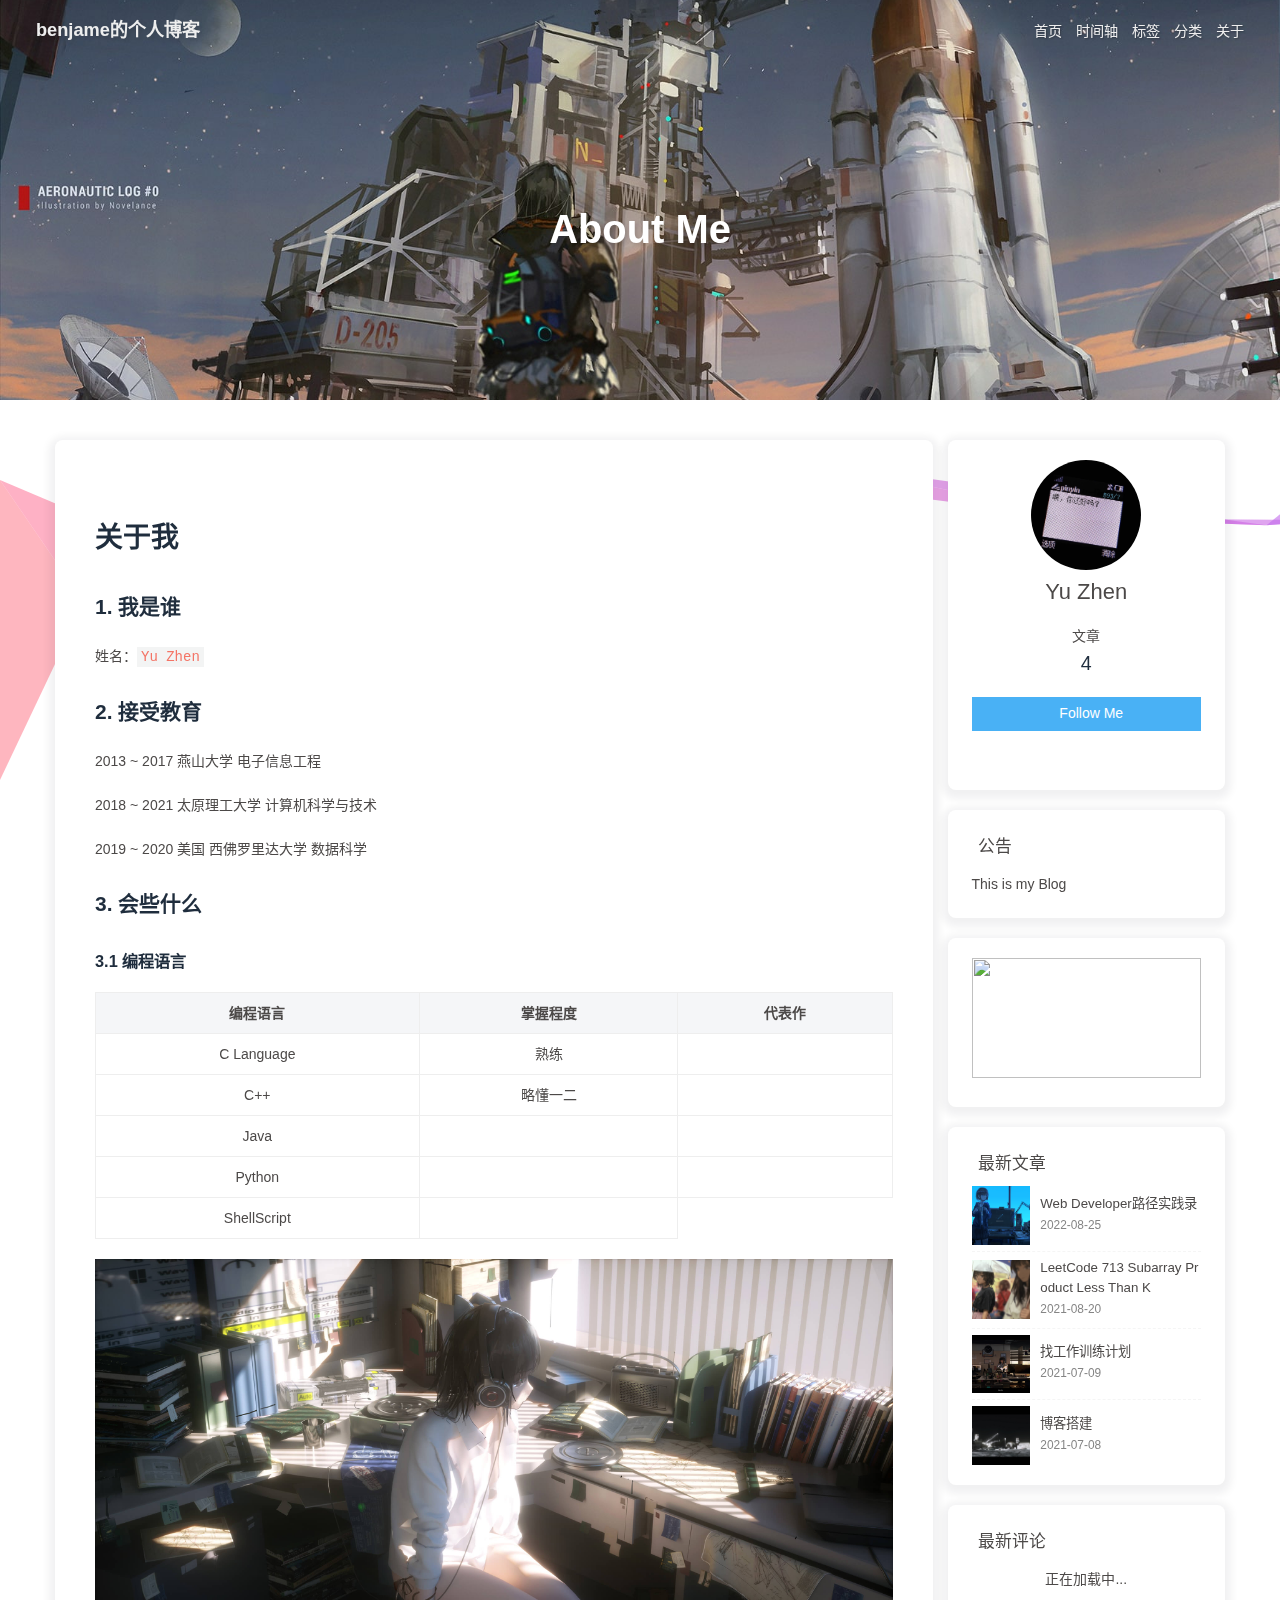
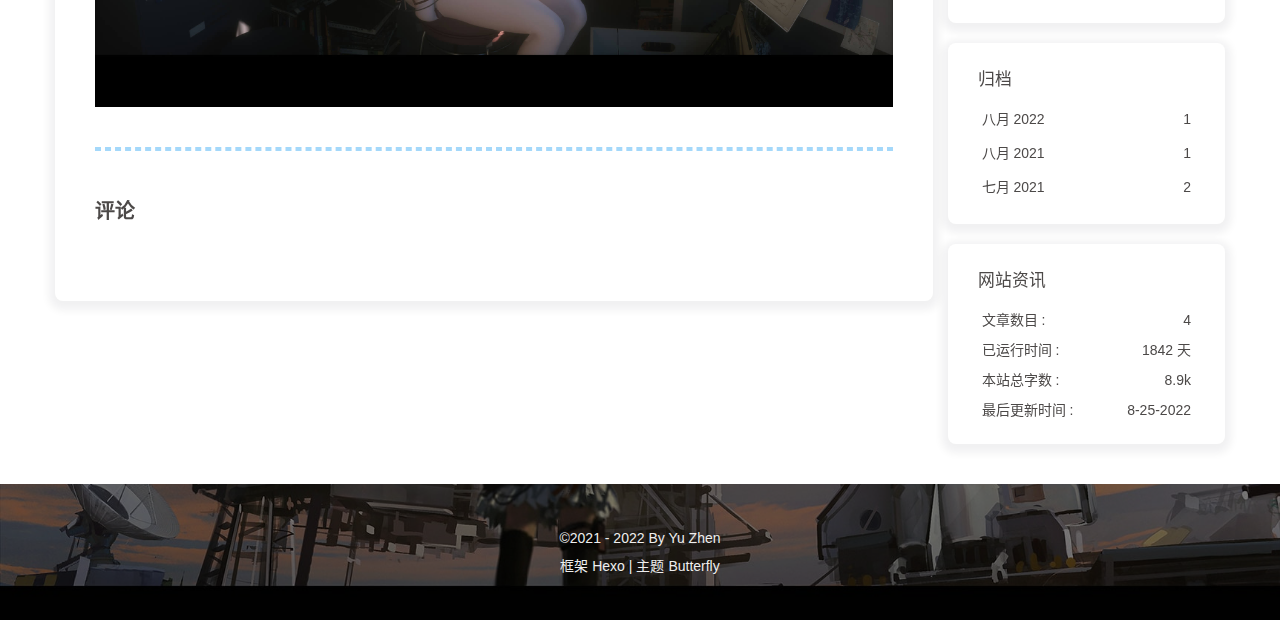
==== commit 3a5426ed: "Site updated: 2022-08-25 21:42:12" ====
--- a/about/index.html
+++ b/about/index.html
@@ -151,7 +151,7 @@
       }
     }
     detectApple()
-    })(window)</script><!-- hexo injector head_end start --><link rel="stylesheet" href="https://cdn.jsdelivr.net/gh/l-lin/font-awesome-animation/dist/font-awesome-animation.min.css" media="defer" onload="this.media='all'"><link rel="stylesheet" href="https://cdn.jsdelivr.net/npm/hexo-butterfly-tag-plugins-plus/lib/tag_plugins.min.css" media="defer" onload="this.media='all'"><link rel="stylesheet" href="https://cdn.jsdelivr.net/npm/hexo-butterfly-clock/lib/clock.min.css"><link rel="stylesheet" href="https://unpkg.zhimg.com/hexo-filter-gitcalendar/lib/gitcalendar.css" media="print" onload="this.media='all'"><!-- hexo injector head_end end --><meta name="generator" content="Hexo 5.4.0"></head><body><div id="loading-box"><div class="loading-left-bg"></div><div class="loading-right-bg"></div><div class="spinner-box"><div class="configure-border-1"><div class="configure-core"></div></div><div class="configure-border-2"><div class="configure-core"></div></div><div class="loading-word">加载中...</div></div></div><div id="sidebar"><div id="menu-mask"></div><div id="sidebar-menus"><div class="avatar-img is-center"><img src="/img/avatar.png" onerror="onerror=null;src='/img/friend_404.gif'" alt="avatar"/></div><div class="site-data"><div class="data-item is-center"><div class="data-item-link"><a href="/archives/"><div class="headline">文章</div><div class="length-num">4</div></a></div></div></div><hr/><div class="menus_items"><div class="menus_item"><a class="site-page" href="/"><i class="fa-fw fas fa-home"></i><span> 首页</span></a></div><div class="menus_item"><a class="site-page" href="/archives/"><i class="fa-fw fas fa-archive"></i><span> 时间轴</span></a></div><div class="menus_item"><a class="site-page" href="/tags/"><i class="fa-fw fas fa-tags"></i><span> 标签</span></a></div><div class="menus_item"><a class="site-page" href="/categories/"><i class="fa-fw fas fa-folder-open"></i><span> 分类</span></a></div><div class="menus_item"><a class="site-page" href="/about/"><i class="fa-fw fas fa-heart"></i><span> 关于</span></a></div></div></div></div><div class="page" id="body-wrap"><header class="not-home-page" id="page-header" style="background-image: url('/resource/Rocket.jpg')"><nav id="nav"><span id="blog_name"><a id="site-name" href="/">benjame的个人博客</a></span><div id="menus"><div class="menus_items"><div class="menus_item"><a class="site-page" href="/"><i class="fa-fw fas fa-home"></i><span> 首页</span></a></div><div class="menus_item"><a class="site-page" href="/archives/"><i class="fa-fw fas fa-archive"></i><span> 时间轴</span></a></div><div class="menus_item"><a class="site-page" href="/tags/"><i class="fa-fw fas fa-tags"></i><span> 标签</span></a></div><div class="menus_item"><a class="site-page" href="/categories/"><i class="fa-fw fas fa-folder-open"></i><span> 分类</span></a></div><div class="menus_item"><a class="site-page" href="/about/"><i class="fa-fw fas fa-heart"></i><span> 关于</span></a></div></div><div id="toggle-menu"><a class="site-page"><i class="fas fa-bars fa-fw"></i></a></div></div></nav><div id="page-site-info"><h1 id="site-title">About Me</h1></div></header><main class="layout" id="content-inner"><div id="page"><div id="article-container"><h1 id="关于我"><a href="#关于我" class="headerlink" title="关于我"></a>关于我</h1><h2 id="1-我是谁"><a href="#1-我是谁" class="headerlink" title="1. 我是谁"></a>1. 我是谁</h2><p>姓名：<code>Yu Zhen</code></p>
+    })(window)</script><!-- hexo injector head_end start --><link rel="stylesheet" href="https://cdn.jsdelivr.net/npm/hexo-butterfly-clock/lib/clock.min.css"><link rel="stylesheet" href="https://cdn.jsdelivr.net/gh/l-lin/font-awesome-animation/dist/font-awesome-animation.min.css" media="defer" onload="this.media='all'"><link rel="stylesheet" href="https://cdn.jsdelivr.net/npm/hexo-butterfly-tag-plugins-plus/lib/tag_plugins.min.css" media="defer" onload="this.media='all'"><link rel="stylesheet" href="https://unpkg.zhimg.com/hexo-filter-gitcalendar/lib/gitcalendar.css" media="print" onload="this.media='all'"><!-- hexo injector head_end end --><meta name="generator" content="Hexo 5.4.0"></head><body><div id="loading-box"><div class="loading-left-bg"></div><div class="loading-right-bg"></div><div class="spinner-box"><div class="configure-border-1"><div class="configure-core"></div></div><div class="configure-border-2"><div class="configure-core"></div></div><div class="loading-word">加载中...</div></div></div><div id="sidebar"><div id="menu-mask"></div><div id="sidebar-menus"><div class="avatar-img is-center"><img src="/img/avatar.png" onerror="onerror=null;src='/img/friend_404.gif'" alt="avatar"/></div><div class="site-data"><div class="data-item is-center"><div class="data-item-link"><a href="/archives/"><div class="headline">文章</div><div class="length-num">4</div></a></div></div></div><hr/><div class="menus_items"><div class="menus_item"><a class="site-page" href="/"><i class="fa-fw fas fa-home"></i><span> 首页</span></a></div><div class="menus_item"><a class="site-page" href="/archives/"><i class="fa-fw fas fa-archive"></i><span> 时间轴</span></a></div><div class="menus_item"><a class="site-page" href="/tags/"><i class="fa-fw fas fa-tags"></i><span> 标签</span></a></div><div class="menus_item"><a class="site-page" href="/categories/"><i class="fa-fw fas fa-folder-open"></i><span> 分类</span></a></div><div class="menus_item"><a class="site-page" href="/about/"><i class="fa-fw fas fa-heart"></i><span> 关于</span></a></div></div></div></div><div class="page" id="body-wrap"><header class="not-home-page" id="page-header" style="background-image: url('/resource/Rocket.jpg')"><nav id="nav"><span id="blog_name"><a id="site-name" href="/">benjame的个人博客</a></span><div id="menus"><div class="menus_items"><div class="menus_item"><a class="site-page" href="/"><i class="fa-fw fas fa-home"></i><span> 首页</span></a></div><div class="menus_item"><a class="site-page" href="/archives/"><i class="fa-fw fas fa-archive"></i><span> 时间轴</span></a></div><div class="menus_item"><a class="site-page" href="/tags/"><i class="fa-fw fas fa-tags"></i><span> 标签</span></a></div><div class="menus_item"><a class="site-page" href="/categories/"><i class="fa-fw fas fa-folder-open"></i><span> 分类</span></a></div><div class="menus_item"><a class="site-page" href="/about/"><i class="fa-fw fas fa-heart"></i><span> 关于</span></a></div></div><div id="toggle-menu"><a class="site-page"><i class="fas fa-bars fa-fw"></i></a></div></div></nav><div id="page-site-info"><h1 id="site-title">About Me</h1></div></header><main class="layout" id="content-inner"><div id="page"><div id="article-container"><h1 id="关于我"><a href="#关于我" class="headerlink" title="关于我"></a>关于我</h1><h2 id="1-我是谁"><a href="#1-我是谁" class="headerlink" title="1. 我是谁"></a>1. 我是谁</h2><p>姓名：<code>Yu Zhen</code></p>
 <h2 id="2-接受教育"><a href="#2-接受教育" class="headerlink" title="2. 接受教育"></a>2. 接受教育</h2><p>2013 ~ 2017 燕山大学 电子信息工程</p>
 <p>2018 ~ 2021 太原理工大学 计算机科学与技术</p>
 <p>2019 ~ 2020 美国 西佛罗里达大学  数据科学</p>
@@ -193,7 +193,7 @@
 </table>
 </div>
 <p><img src="index.assets/MainBack.jpg" alt="MainBack"></p>
-</div><hr/><div id="post-comment"><div class="comment-head"><div class="comment-headline"><i class="fas fa-comments fa-fw"></i><span> 评论</span></div></div><div class="comment-wrap"><div></div></div></div></div><div class="aside-content" id="aside-content"><div class="card-widget card-info"><div class="is-center"><div class="avatar-img"><img src="/img/avatar.png" onerror="this.onerror=null;this.src='/img/friend_404.gif'" alt="avatar"/></div><div class="author-info__name">Yu Zhen</div><div class="author-info__description"></div></div><div class="card-info-data"><div class="card-info-data-item is-center"><a href="/archives/"><div class="headline">文章</div><div class="length-num">4</div></a></div></div><a class="button--animated" id="card-info-btn" target="_blank" rel="noopener" href="https://github.com/benjame/"><i class="fab fa-github"></i><span>Follow Me</span></a><div class="card-info-social-icons is-center"><a class="social-icon" href="https://github.com/benjame" target="_blank" title="Github"><i class="fab fa-github"></i></a><a class="social-icon" href="mailto:yuzhenmailbox@163.com" target="_blank" title="Email"><i class="fas fa-envelope"></i></a></div></div><div class="card-widget card-announcement"><div class="item-headline"><i class="fas fa-bullhorn card-announcement-animation"></i><span>公告</span></div><div class="announcement_content">This is my Blog</div></div><div class="sticky_layout"><div class="card-widget card-recent-post"><div class="item-headline"><i class="fas fa-history"></i><span>最新文章</span></div><div class="aside-list"><div class="aside-list-item"><a class="thumbnail" href="/2022/08/25/Web-Developer%E8%B7%AF%E5%BE%84%E5%AE%9E%E8%B7%B5%E5%BD%95/" title="Web Developer路径实践录"><img src="/resource/web_dev.png" onerror="this.onerror=null;this.src='/img/404.jpg'" alt="Web Developer路径实践录"/></a><div class="content"><a class="title" href="/2022/08/25/Web-Developer%E8%B7%AF%E5%BE%84%E5%AE%9E%E8%B7%B5%E5%BD%95/" title="Web Developer路径实践录">Web Developer路径实践录</a><time datetime="2022-08-25T04:53:00.000Z" title="发表于 2022-08-25 12:53:00">2022-08-25</time></div></div><div class="aside-list-item"><a class="thumbnail" href="/2021/08/20/LeetCode%20713%20Subarray%20Product%20Less%20Than%20K/" title="LeetCode 713 Subarray Product Less Than K"><img src="/resource/umbrella.jpg" onerror="this.onerror=null;this.src='/img/404.jpg'" alt="LeetCode 713 Subarray Product Less Than K"/></a><div class="content"><a class="title" href="/2021/08/20/LeetCode%20713%20Subarray%20Product%20Less%20Than%20K/" title="LeetCode 713 Subarray Product Less Than K">LeetCode 713 Subarray Product Less Than K</a><time datetime="2021-08-20T08:22:00.000Z" title="发表于 2021-08-20 16:22:00">2021-08-20</time></div></div><div class="aside-list-item"><a class="thumbnail" href="/2021/07/09/%E6%89%BE%E5%B7%A5%E4%BD%9C%E8%AE%AD%E7%BB%83%E8%AE%A1%E5%88%92/" title="找工作训练计划"><img src="/resource/Office.jpg" onerror="this.onerror=null;this.src='/img/404.jpg'" alt="找工作训练计划"/></a><div class="content"><a class="title" href="/2021/07/09/%E6%89%BE%E5%B7%A5%E4%BD%9C%E8%AE%AD%E7%BB%83%E8%AE%A1%E5%88%92/" title="找工作训练计划">找工作训练计划</a><time datetime="2021-07-08T17:29:22.000Z" title="发表于 2021-07-09 01:29:22">2021-07-09</time></div></div><div class="aside-list-item"><a class="thumbnail" href="/2021/07/08/%E5%8D%9A%E5%AE%A2%E6%90%AD%E5%BB%BA/" title="博客搭建"><img src="/resource/moonbase.jpg" onerror="this.onerror=null;this.src='/img/404.jpg'" alt="博客搭建"/></a><div class="content"><a class="title" href="/2021/07/08/%E5%8D%9A%E5%AE%A2%E6%90%AD%E5%BB%BA/" title="博客搭建">博客搭建</a><time datetime="2021-07-08T09:13:00.000Z" title="发表于 2021-07-08 17:13:00">2021-07-08</time></div></div></div></div><div class="card-widget" id="card-newest-comments"><div class="item-headline"><i class="fas fa-comment-dots"></i><span>最新评论</span></div><div class="aside-list"><span>正在加载中...</span></div></div><div class="card-widget card-archives"><div class="item-headline"><i class="fas fa-archive"></i><span>归档</span></div><ul class="card-archive-list"><li class="card-archive-list-item"><a class="card-archive-list-link" href="/archives/2022/08/"><span class="card-archive-list-date">八月 2022</span><span class="card-archive-list-count">1</span></a></li><li class="card-archive-list-item"><a class="card-archive-list-link" href="/archives/2021/08/"><span class="card-archive-list-date">八月 2021</span><span class="card-archive-list-count">1</span></a></li><li class="card-archive-list-item"><a class="card-archive-list-link" href="/archives/2021/07/"><span class="card-archive-list-date">七月 2021</span><span class="card-archive-list-count">2</span></a></li></ul></div><div class="card-widget card-webinfo"><div class="item-headline"><i class="fas fa-chart-line"></i><span>网站资讯</span></div><div class="webinfo"><div class="webinfo-item"><div class="item-name">文章数目 :</div><div class="item-count">4</div></div><div class="webinfo-item"><div class="item-name">已运行时间 :</div><div class="item-count" id="runtimeshow" data-publishDate="2021-07-07T16:00:00.000Z"></div></div><div class="webinfo-item"><div class="item-name">本站总字数 :</div><div class="item-count">8.9k</div></div><div class="webinfo-item"><div class="item-name">最后更新时间 :</div><div class="item-count" id="last-push-date" data-lastPushDate="2022-08-25T05:40:34.134Z"></div></div></div></div></div></div></main><footer id="footer" style="background-image: url('/resource/Rocket.jpg')"><div id="footer-wrap"><div class="copyright">&copy;2021 - 2022 By Yu Zhen</div><div class="framework-info"><span>框架 </span><a target="_blank" rel="noopener" href="https://hexo.io">Hexo</a><span class="footer-separator">|</span><span>主题 </span><a target="_blank" rel="noopener" href="https://github.com/jerryc127/hexo-theme-butterfly">Butterfly</a></div></div></footer></div><div id="rightside"><div id="rightside-config-hide"><button id="font-plus" type="button" title="放大字体"><i class="fas fa-plus"></i></button><button id="font-minus" type="button" title="缩小字体"><i class="fas fa-minus"></i></button><button id="translateLink" type="button" title="简繁转换">繁</button><button id="darkmode" type="button" title="浅色和深色模式转换"><i class="fas fa-adjust"></i></button><button id="hide-aside-btn" type="button" title="单栏和双栏切换"><i class="fas fa-arrows-alt-h"></i></button></div><div id="rightside-config-show"><button id="rightside_config" type="button" title="设置"><i class="fas fa-cog fa-spin"></i></button><a id="to_comment" href="#post-comment" title="直达评论"><i class="fas fa-comments"></i></a><button id="go-up" type="button" title="回到顶部"><i class="fas fa-arrow-up"></i></button></div></div><div><script src="/js/utils.js"></script><script src="/js/main.js"></script><script src="/js/tw_cn.js"></script><script src="https://cdn.jsdelivr.net/npm/instant.page/instantpage.min.js" type="module"></script><script src="https://cdn.jsdelivr.net/npm/node-snackbar/dist/snackbar.min.js"></script><script>function panguFn () {
+</div><hr/><div id="post-comment"><div class="comment-head"><div class="comment-headline"><i class="fas fa-comments fa-fw"></i><span> 评论</span></div></div><div class="comment-wrap"><div></div></div></div></div><div class="aside-content" id="aside-content"><div class="card-widget card-info"><div class="is-center"><div class="avatar-img"><img src="/img/avatar.png" onerror="this.onerror=null;this.src='/img/friend_404.gif'" alt="avatar"/></div><div class="author-info__name">Yu Zhen</div><div class="author-info__description"></div></div><div class="card-info-data"><div class="card-info-data-item is-center"><a href="/archives/"><div class="headline">文章</div><div class="length-num">4</div></a></div></div><a class="button--animated" id="card-info-btn" target="_blank" rel="noopener" href="https://github.com/benjame/"><i class="fab fa-github"></i><span>Follow Me</span></a><div class="card-info-social-icons is-center"><a class="social-icon" href="https://github.com/benjame" target="_blank" title="Github"><i class="fab fa-github"></i></a><a class="social-icon" href="mailto:yuzhenmailbox@163.com" target="_blank" title="Email"><i class="fas fa-envelope"></i></a></div></div><div class="card-widget card-announcement"><div class="item-headline"><i class="fas fa-bullhorn card-announcement-animation"></i><span>公告</span></div><div class="announcement_content">This is my Blog</div></div><div class="sticky_layout"><div class="card-widget card-recent-post"><div class="item-headline"><i class="fas fa-history"></i><span>最新文章</span></div><div class="aside-list"><div class="aside-list-item"><a class="thumbnail" href="/2022/08/25/Web-Developer%E8%B7%AF%E5%BE%84%E5%AE%9E%E8%B7%B5%E5%BD%95/" title="Web Developer路径实践录"><img src="/resource/web_dev.png" onerror="this.onerror=null;this.src='/img/404.jpg'" alt="Web Developer路径实践录"/></a><div class="content"><a class="title" href="/2022/08/25/Web-Developer%E8%B7%AF%E5%BE%84%E5%AE%9E%E8%B7%B5%E5%BD%95/" title="Web Developer路径实践录">Web Developer路径实践录</a><time datetime="2022-08-25T04:53:00.000Z" title="发表于 2022-08-25 12:53:00">2022-08-25</time></div></div><div class="aside-list-item"><a class="thumbnail" href="/2021/08/20/LeetCode%20713%20Subarray%20Product%20Less%20Than%20K/" title="LeetCode 713 Subarray Product Less Than K"><img src="/resource/umbrella.jpg" onerror="this.onerror=null;this.src='/img/404.jpg'" alt="LeetCode 713 Subarray Product Less Than K"/></a><div class="content"><a class="title" href="/2021/08/20/LeetCode%20713%20Subarray%20Product%20Less%20Than%20K/" title="LeetCode 713 Subarray Product Less Than K">LeetCode 713 Subarray Product Less Than K</a><time datetime="2021-08-20T08:22:00.000Z" title="发表于 2021-08-20 16:22:00">2021-08-20</time></div></div><div class="aside-list-item"><a class="thumbnail" href="/2021/07/09/%E6%89%BE%E5%B7%A5%E4%BD%9C%E8%AE%AD%E7%BB%83%E8%AE%A1%E5%88%92/" title="找工作训练计划"><img src="/resource/Office.jpg" onerror="this.onerror=null;this.src='/img/404.jpg'" alt="找工作训练计划"/></a><div class="content"><a class="title" href="/2021/07/09/%E6%89%BE%E5%B7%A5%E4%BD%9C%E8%AE%AD%E7%BB%83%E8%AE%A1%E5%88%92/" title="找工作训练计划">找工作训练计划</a><time datetime="2021-07-08T17:29:22.000Z" title="发表于 2021-07-09 01:29:22">2021-07-09</time></div></div><div class="aside-list-item"><a class="thumbnail" href="/2021/07/08/%E5%8D%9A%E5%AE%A2%E6%90%AD%E5%BB%BA/" title="博客搭建"><img src="/resource/moonbase.jpg" onerror="this.onerror=null;this.src='/img/404.jpg'" alt="博客搭建"/></a><div class="content"><a class="title" href="/2021/07/08/%E5%8D%9A%E5%AE%A2%E6%90%AD%E5%BB%BA/" title="博客搭建">博客搭建</a><time datetime="2021-07-08T09:13:00.000Z" title="发表于 2021-07-08 17:13:00">2021-07-08</time></div></div></div></div><div class="card-widget" id="card-newest-comments"><div class="item-headline"><i class="fas fa-comment-dots"></i><span>最新评论</span></div><div class="aside-list"><span>正在加载中...</span></div></div><div class="card-widget card-archives"><div class="item-headline"><i class="fas fa-archive"></i><span>归档</span></div><ul class="card-archive-list"><li class="card-archive-list-item"><a class="card-archive-list-link" href="/archives/2022/08/"><span class="card-archive-list-date">八月 2022</span><span class="card-archive-list-count">1</span></a></li><li class="card-archive-list-item"><a class="card-archive-list-link" href="/archives/2021/08/"><span class="card-archive-list-date">八月 2021</span><span class="card-archive-list-count">1</span></a></li><li class="card-archive-list-item"><a class="card-archive-list-link" href="/archives/2021/07/"><span class="card-archive-list-date">七月 2021</span><span class="card-archive-list-count">2</span></a></li></ul></div><div class="card-widget card-webinfo"><div class="item-headline"><i class="fas fa-chart-line"></i><span>网站资讯</span></div><div class="webinfo"><div class="webinfo-item"><div class="item-name">文章数目 :</div><div class="item-count">4</div></div><div class="webinfo-item"><div class="item-name">已运行时间 :</div><div class="item-count" id="runtimeshow" data-publishDate="2021-07-07T16:00:00.000Z"></div></div><div class="webinfo-item"><div class="item-name">本站总字数 :</div><div class="item-count">8.9k</div></div><div class="webinfo-item"><div class="item-name">最后更新时间 :</div><div class="item-count" id="last-push-date" data-lastPushDate="2022-08-25T13:42:01.784Z"></div></div></div></div></div></div></main><footer id="footer" style="background-image: url('/resource/Rocket.jpg')"><div id="footer-wrap"><div class="copyright">&copy;2021 - 2022 By Yu Zhen</div><div class="framework-info"><span>框架 </span><a target="_blank" rel="noopener" href="https://hexo.io">Hexo</a><span class="footer-separator">|</span><span>主题 </span><a target="_blank" rel="noopener" href="https://github.com/jerryc127/hexo-theme-butterfly">Butterfly</a></div></div></footer></div><div id="rightside"><div id="rightside-config-hide"><button id="font-plus" type="button" title="放大字体"><i class="fas fa-plus"></i></button><button id="font-minus" type="button" title="缩小字体"><i class="fas fa-minus"></i></button><button id="translateLink" type="button" title="简繁转换">繁</button><button id="darkmode" type="button" title="浅色和深色模式转换"><i class="fas fa-adjust"></i></button><button id="hide-aside-btn" type="button" title="单栏和双栏切换"><i class="fas fa-arrows-alt-h"></i></button></div><div id="rightside-config-show"><button id="rightside_config" type="button" title="设置"><i class="fas fa-cog fa-spin"></i></button><a id="to_comment" href="#post-comment" title="直达评论"><i class="fas fa-comments"></i></a><button id="go-up" type="button" title="回到顶部"><i class="fas fa-arrow-up"></i></button></div></div><div><script src="/js/utils.js"></script><script src="/js/main.js"></script><script src="/js/tw_cn.js"></script><script src="https://cdn.jsdelivr.net/npm/instant.page/instantpage.min.js" type="module"></script><script src="https://cdn.jsdelivr.net/npm/node-snackbar/dist/snackbar.min.js"></script><script>function panguFn () {
   if (typeof pangu === 'object') pangu.autoSpacingPage()
   else {
     getScript('https://cdn.jsdelivr.net/npm/pangu/dist/browser/pangu.min.js')
@@ -222,7 +222,28 @@
 
   }
 }
-window.addEventListener('load',preloader.endLoading())</script><div class="js-pjax"></div><script defer="defer" id="ribbon" src="https://cdn.jsdelivr.net/npm/butterfly-extsrc@1/dist/canvas-ribbon.min.js" size="150" alpha="0.6" zIndex="-1" mobile="false" data-click="false"></script><script defer="defer" id="fluttering_ribbon" mobile="false" src="https://cdn.jsdelivr.net/npm/butterfly-extsrc@1/dist/canvas-fluttering-ribbon.min.js"></script><script id="click-heart" src="https://cdn.jsdelivr.net/npm/butterfly-extsrc@1/dist/click-heart.min.js" async="async" mobile="false"></script></div><!-- hexo injector body_end start --><script async src="//at.alicdn.com/t/font_2032782_8d5kxvn09md.js"></script><script data-pjax>
+window.addEventListener('load',preloader.endLoading())</script><div class="js-pjax"></div><script defer="defer" id="ribbon" src="https://cdn.jsdelivr.net/npm/butterfly-extsrc@1/dist/canvas-ribbon.min.js" size="150" alpha="0.6" zIndex="-1" mobile="false" data-click="false"></script><script defer="defer" id="fluttering_ribbon" mobile="false" src="https://cdn.jsdelivr.net/npm/butterfly-extsrc@1/dist/canvas-fluttering-ribbon.min.js"></script><script id="click-heart" src="https://cdn.jsdelivr.net/npm/butterfly-extsrc@1/dist/click-heart.min.js" async="async" mobile="false"></script></div><!-- hexo injector body_end start -->
+  <script data-pjax src="https://cdn.jsdelivr.net/gh/Zfour/hexo-github-calendar@1.21/hexo_githubcalendar.js"></script>
+  <script data-pjax>
+        function GithubCalendarConfig(){
+            var git_githubapiurl ="https://python-github-calendar-api.vercel.app/api?benjame";
+            var git_color =['#ebedf0', '#fdcdec', '#fc9bd9', '#fa6ac5', '#f838b2', '#f5089f', '#c4067e', '#92055e', '#540336', '#48022f', '#30021f'];
+            var git_user ="benjame";
+            var parent_div_git = document.getElementById('recent-posts');
+            var git_div_html = '<div class="recent-post-item" style="width:100%;height:auto;padding:10px;"><div id="github_loading" style="width:10%;height:100%;margin:0 auto;display: block"><svg xmlns="http://www.w3.org/2000/svg" xmlns:xlink="http://www.w3.org/1999/xlink"  viewBox="0 0 50 50" style="enable-background:new 0 0 50 50" xml:space="preserve"><path fill="#d0d0d0" d="M25.251,6.461c-10.318,0-18.683,8.365-18.683,18.683h4.068c0-8.071,6.543-14.615,14.615-14.615V6.461z" transform="rotate(275.098 25 25)"><animateTransform attributeType="xml" attributeName="transform" type="rotate" from="0 25 25" to="360 25 25" dur="0.6s" repeatCount="indefinite"></animateTransform></path></svg></div><div id="github_container"></div></div>';
+            if(parent_div_git && location.pathname =='/'){
+                console.log('已挂载github calendar')
+                // parent_div_git.innerHTML=git_div_html+parent_div_git.innerHTML // 无报错，但不影响使用(支持pjax跳转)
+                parent_div_git.insertAdjacentHTML("afterbegin",git_div_html) // 有报错，但不影响使用(支持pjax跳转)
+            };
+            GithubCalendar(git_githubapiurl,git_color,git_user)
+        }
+        if(document.getElementById('recent-posts')){
+            GithubCalendarConfig()
+        }
+    </script>
+    <style>#github_container{min-height:280px}@media screen and (max-width:650px) {#github_container{background-image:;min-height:0px}}</style>
+    <style></style><script data-pjax>
   function butterfly_clock_injector_config(){
     var parent_div_git = document.getElementsByClassName('sticky_layout')[0];
     var item_html = '<div class="card-widget card-clock"><div class="card-glass"><div class="card-background"><div class="card-content"><div id="hexo_electric_clock"><img class="entered loading" id="card-clock-loading" src="/img/loading.gif" style="height: 120px; width: 100%;" data-ll-status="loading"/></div></div></div></div></div>';
@@ -246,7 +267,7 @@
   else if (epage === cpage){
     butterfly_clock_injector_config();
   }
-  </script><script src="https://pv.sohu.com/cityjson?ie=utf-8"></script><script data-pjax src="https://cdn.jsdelivr.net/npm/hexo-butterfly-clock/lib/clock.min.js"></script><script data-pjax src="https://unpkg.zhimg.com/hexo-filter-gitcalendar/lib/gitcalendar.js"></script><script data-pjax>
+  </script><script src="https://pv.sohu.com/cityjson?ie=utf-8"></script><script data-pjax src="https://cdn.jsdelivr.net/npm/hexo-butterfly-clock/lib/clock.min.js"></script><script async src="//at.alicdn.com/t/font_2032782_8d5kxvn09md.js"></script><script data-pjax src="https://unpkg.zhimg.com/hexo-filter-gitcalendar/lib/gitcalendar.js"></script><script data-pjax>
   function gitcalendar_injector_config(){
       var parent_div_git = document.getElementById('recent-posts');
       var item_html = '<div class="recent-post-item" style="width:100%;height:auto;padding:10px;"><style>#git_container{min-height: 280px}@media screen and (max-width:650px) {#git_container{min-height: 0px}}</style><div id="git_loading" style="width:10%;height:100%;margin:0 auto;display: block;"><svg xmlns="http://www.w3.org/2000/svg" xmlns:xlink="http://www.w3.org/1999/xlink" viewBox="0 0 50 50" style="enable-background:new 0 0 50 50" xml:space="preserve"><path fill="#d0d0d0" d="M25.251,6.461c-10.318,0-18.683,8.365-18.683,18.683h4.068c0-8.071,6.543-14.615,14.615-14.615V6.461z" transform="rotate(275.098 25 25)"><animatetransform attributeType="xml" attributeName="transform" type="rotate" from="0 25 25" to="360 25 25" dur="0.6s" repeatCount="indefinite"></animatetransform></path></svg><style>#git_container{display: none;}</style></div><div id="git_container"></div></div>';
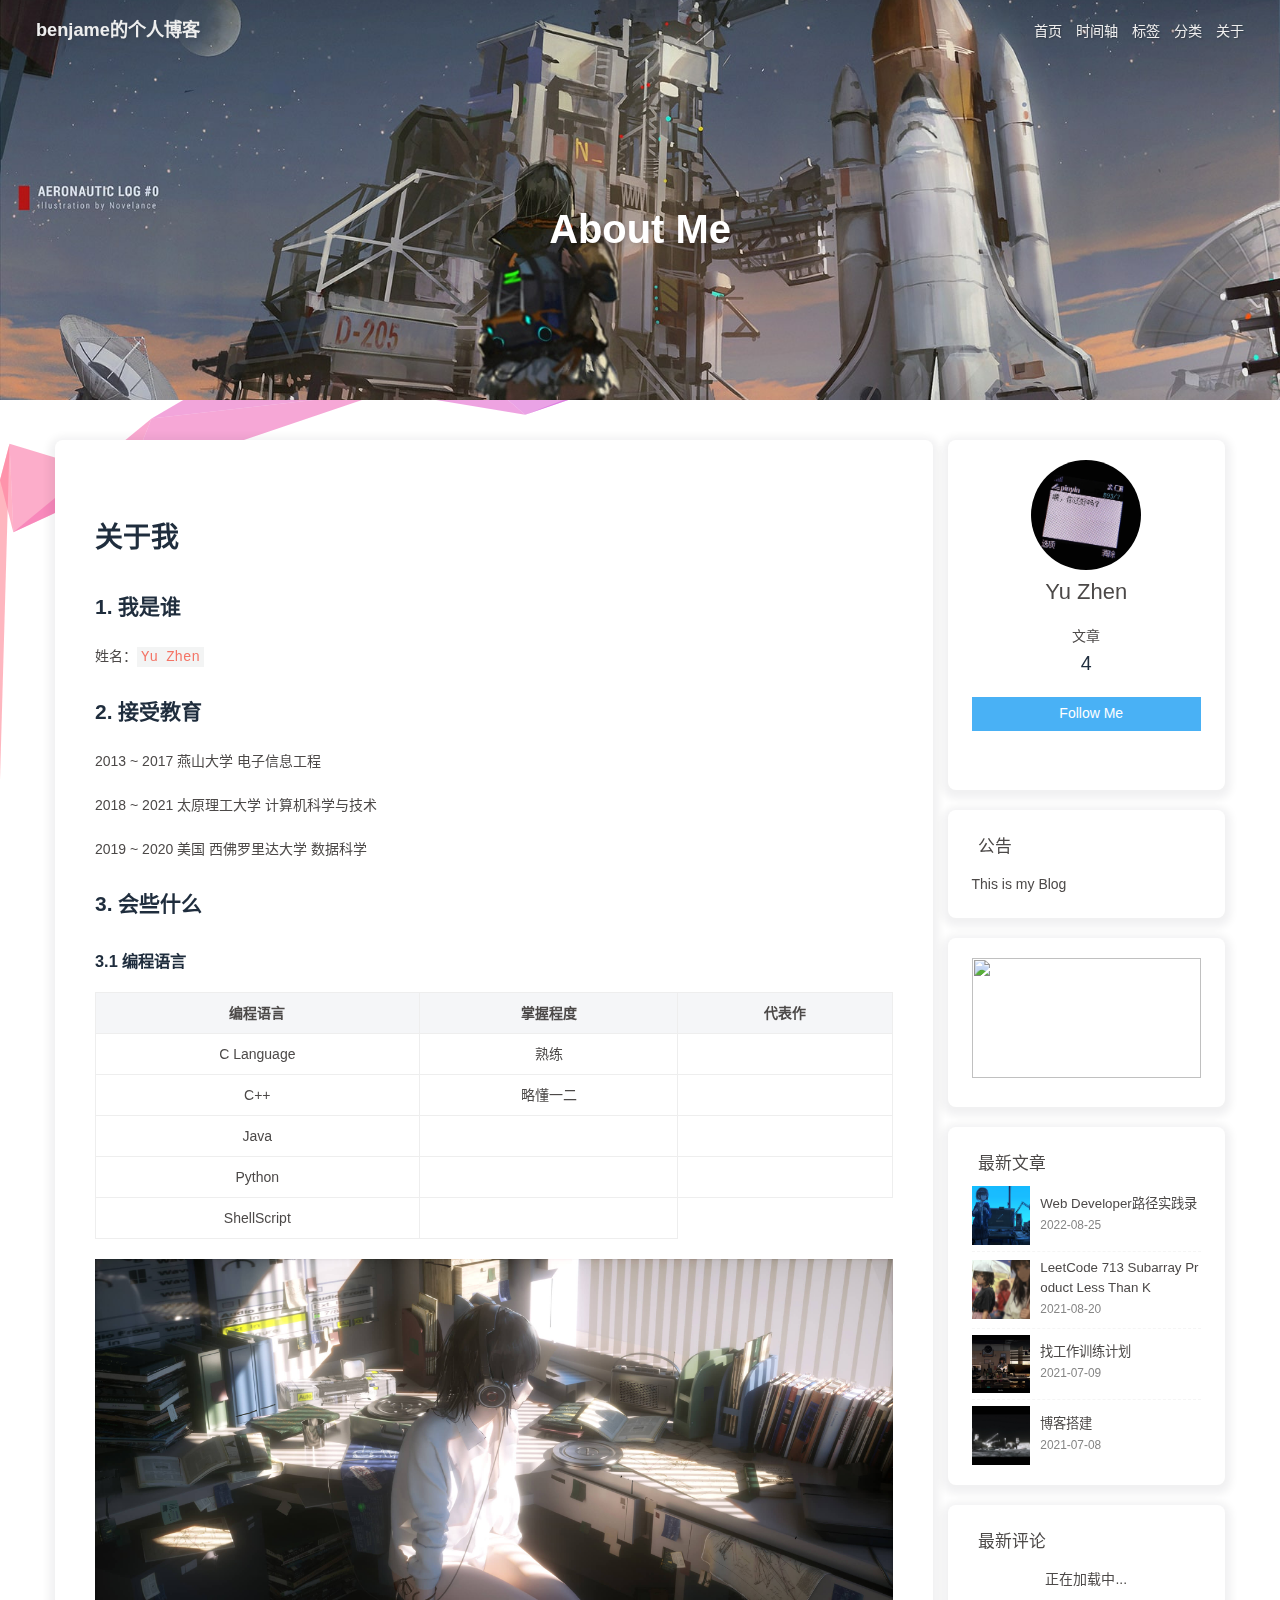
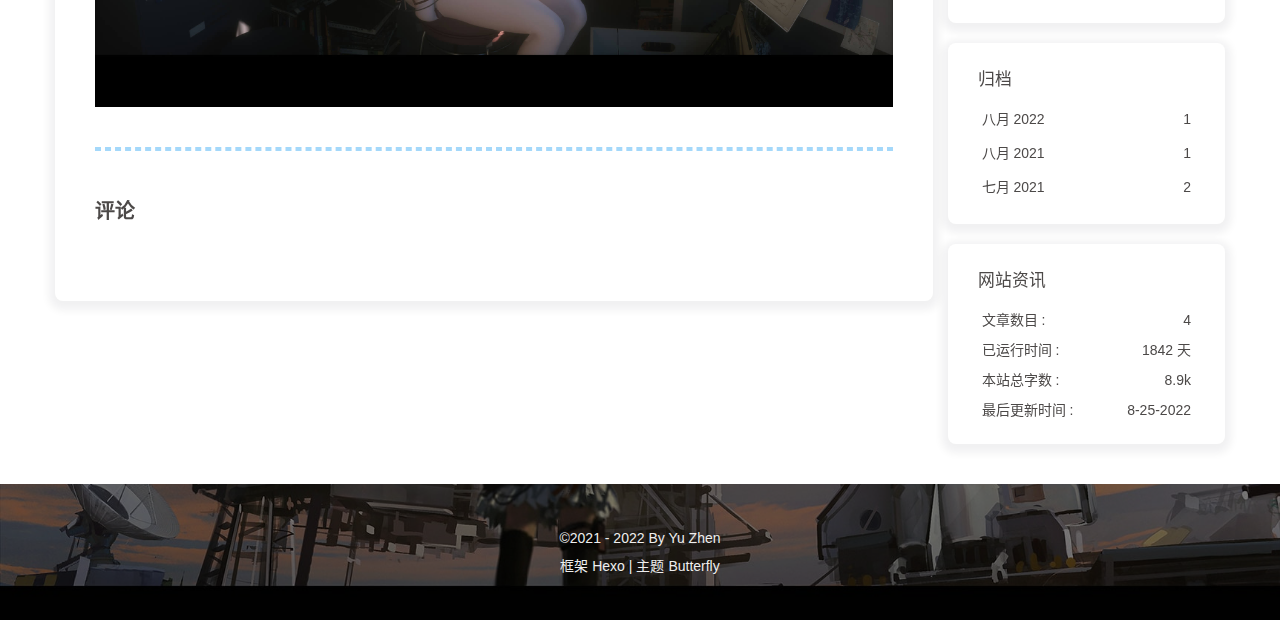
==== commit 0170c21c: "Site updated: 2022-08-25 21:46:32" ====
--- a/about/index.html
+++ b/about/index.html
@@ -193,7 +193,7 @@
 </table>
 </div>
 <p><img src="index.assets/MainBack.jpg" alt="MainBack"></p>
-</div><hr/><div id="post-comment"><div class="comment-head"><div class="comment-headline"><i class="fas fa-comments fa-fw"></i><span> 评论</span></div></div><div class="comment-wrap"><div></div></div></div></div><div class="aside-content" id="aside-content"><div class="card-widget card-info"><div class="is-center"><div class="avatar-img"><img src="/img/avatar.png" onerror="this.onerror=null;this.src='/img/friend_404.gif'" alt="avatar"/></div><div class="author-info__name">Yu Zhen</div><div class="author-info__description"></div></div><div class="card-info-data"><div class="card-info-data-item is-center"><a href="/archives/"><div class="headline">文章</div><div class="length-num">4</div></a></div></div><a class="button--animated" id="card-info-btn" target="_blank" rel="noopener" href="https://github.com/benjame/"><i class="fab fa-github"></i><span>Follow Me</span></a><div class="card-info-social-icons is-center"><a class="social-icon" href="https://github.com/benjame" target="_blank" title="Github"><i class="fab fa-github"></i></a><a class="social-icon" href="mailto:yuzhenmailbox@163.com" target="_blank" title="Email"><i class="fas fa-envelope"></i></a></div></div><div class="card-widget card-announcement"><div class="item-headline"><i class="fas fa-bullhorn card-announcement-animation"></i><span>公告</span></div><div class="announcement_content">This is my Blog</div></div><div class="sticky_layout"><div class="card-widget card-recent-post"><div class="item-headline"><i class="fas fa-history"></i><span>最新文章</span></div><div class="aside-list"><div class="aside-list-item"><a class="thumbnail" href="/2022/08/25/Web-Developer%E8%B7%AF%E5%BE%84%E5%AE%9E%E8%B7%B5%E5%BD%95/" title="Web Developer路径实践录"><img src="/resource/web_dev.png" onerror="this.onerror=null;this.src='/img/404.jpg'" alt="Web Developer路径实践录"/></a><div class="content"><a class="title" href="/2022/08/25/Web-Developer%E8%B7%AF%E5%BE%84%E5%AE%9E%E8%B7%B5%E5%BD%95/" title="Web Developer路径实践录">Web Developer路径实践录</a><time datetime="2022-08-25T04:53:00.000Z" title="发表于 2022-08-25 12:53:00">2022-08-25</time></div></div><div class="aside-list-item"><a class="thumbnail" href="/2021/08/20/LeetCode%20713%20Subarray%20Product%20Less%20Than%20K/" title="LeetCode 713 Subarray Product Less Than K"><img src="/resource/umbrella.jpg" onerror="this.onerror=null;this.src='/img/404.jpg'" alt="LeetCode 713 Subarray Product Less Than K"/></a><div class="content"><a class="title" href="/2021/08/20/LeetCode%20713%20Subarray%20Product%20Less%20Than%20K/" title="LeetCode 713 Subarray Product Less Than K">LeetCode 713 Subarray Product Less Than K</a><time datetime="2021-08-20T08:22:00.000Z" title="发表于 2021-08-20 16:22:00">2021-08-20</time></div></div><div class="aside-list-item"><a class="thumbnail" href="/2021/07/09/%E6%89%BE%E5%B7%A5%E4%BD%9C%E8%AE%AD%E7%BB%83%E8%AE%A1%E5%88%92/" title="找工作训练计划"><img src="/resource/Office.jpg" onerror="this.onerror=null;this.src='/img/404.jpg'" alt="找工作训练计划"/></a><div class="content"><a class="title" href="/2021/07/09/%E6%89%BE%E5%B7%A5%E4%BD%9C%E8%AE%AD%E7%BB%83%E8%AE%A1%E5%88%92/" title="找工作训练计划">找工作训练计划</a><time datetime="2021-07-08T17:29:22.000Z" title="发表于 2021-07-09 01:29:22">2021-07-09</time></div></div><div class="aside-list-item"><a class="thumbnail" href="/2021/07/08/%E5%8D%9A%E5%AE%A2%E6%90%AD%E5%BB%BA/" title="博客搭建"><img src="/resource/moonbase.jpg" onerror="this.onerror=null;this.src='/img/404.jpg'" alt="博客搭建"/></a><div class="content"><a class="title" href="/2021/07/08/%E5%8D%9A%E5%AE%A2%E6%90%AD%E5%BB%BA/" title="博客搭建">博客搭建</a><time datetime="2021-07-08T09:13:00.000Z" title="发表于 2021-07-08 17:13:00">2021-07-08</time></div></div></div></div><div class="card-widget" id="card-newest-comments"><div class="item-headline"><i class="fas fa-comment-dots"></i><span>最新评论</span></div><div class="aside-list"><span>正在加载中...</span></div></div><div class="card-widget card-archives"><div class="item-headline"><i class="fas fa-archive"></i><span>归档</span></div><ul class="card-archive-list"><li class="card-archive-list-item"><a class="card-archive-list-link" href="/archives/2022/08/"><span class="card-archive-list-date">八月 2022</span><span class="card-archive-list-count">1</span></a></li><li class="card-archive-list-item"><a class="card-archive-list-link" href="/archives/2021/08/"><span class="card-archive-list-date">八月 2021</span><span class="card-archive-list-count">1</span></a></li><li class="card-archive-list-item"><a class="card-archive-list-link" href="/archives/2021/07/"><span class="card-archive-list-date">七月 2021</span><span class="card-archive-list-count">2</span></a></li></ul></div><div class="card-widget card-webinfo"><div class="item-headline"><i class="fas fa-chart-line"></i><span>网站资讯</span></div><div class="webinfo"><div class="webinfo-item"><div class="item-name">文章数目 :</div><div class="item-count">4</div></div><div class="webinfo-item"><div class="item-name">已运行时间 :</div><div class="item-count" id="runtimeshow" data-publishDate="2021-07-07T16:00:00.000Z"></div></div><div class="webinfo-item"><div class="item-name">本站总字数 :</div><div class="item-count">8.9k</div></div><div class="webinfo-item"><div class="item-name">最后更新时间 :</div><div class="item-count" id="last-push-date" data-lastPushDate="2022-08-25T13:42:01.784Z"></div></div></div></div></div></div></main><footer id="footer" style="background-image: url('/resource/Rocket.jpg')"><div id="footer-wrap"><div class="copyright">&copy;2021 - 2022 By Yu Zhen</div><div class="framework-info"><span>框架 </span><a target="_blank" rel="noopener" href="https://hexo.io">Hexo</a><span class="footer-separator">|</span><span>主题 </span><a target="_blank" rel="noopener" href="https://github.com/jerryc127/hexo-theme-butterfly">Butterfly</a></div></div></footer></div><div id="rightside"><div id="rightside-config-hide"><button id="font-plus" type="button" title="放大字体"><i class="fas fa-plus"></i></button><button id="font-minus" type="button" title="缩小字体"><i class="fas fa-minus"></i></button><button id="translateLink" type="button" title="简繁转换">繁</button><button id="darkmode" type="button" title="浅色和深色模式转换"><i class="fas fa-adjust"></i></button><button id="hide-aside-btn" type="button" title="单栏和双栏切换"><i class="fas fa-arrows-alt-h"></i></button></div><div id="rightside-config-show"><button id="rightside_config" type="button" title="设置"><i class="fas fa-cog fa-spin"></i></button><a id="to_comment" href="#post-comment" title="直达评论"><i class="fas fa-comments"></i></a><button id="go-up" type="button" title="回到顶部"><i class="fas fa-arrow-up"></i></button></div></div><div><script src="/js/utils.js"></script><script src="/js/main.js"></script><script src="/js/tw_cn.js"></script><script src="https://cdn.jsdelivr.net/npm/instant.page/instantpage.min.js" type="module"></script><script src="https://cdn.jsdelivr.net/npm/node-snackbar/dist/snackbar.min.js"></script><script>function panguFn () {
+</div><hr/><div id="post-comment"><div class="comment-head"><div class="comment-headline"><i class="fas fa-comments fa-fw"></i><span> 评论</span></div></div><div class="comment-wrap"><div></div></div></div></div><div class="aside-content" id="aside-content"><div class="card-widget card-info"><div class="is-center"><div class="avatar-img"><img src="/img/avatar.png" onerror="this.onerror=null;this.src='/img/friend_404.gif'" alt="avatar"/></div><div class="author-info__name">Yu Zhen</div><div class="author-info__description"></div></div><div class="card-info-data"><div class="card-info-data-item is-center"><a href="/archives/"><div class="headline">文章</div><div class="length-num">4</div></a></div></div><a class="button--animated" id="card-info-btn" target="_blank" rel="noopener" href="https://github.com/benjame/"><i class="fab fa-github"></i><span>Follow Me</span></a><div class="card-info-social-icons is-center"><a class="social-icon" href="https://github.com/benjame" target="_blank" title="Github"><i class="fab fa-github"></i></a><a class="social-icon" href="mailto:yuzhenmailbox@163.com" target="_blank" title="Email"><i class="fas fa-envelope"></i></a></div></div><div class="card-widget card-announcement"><div class="item-headline"><i class="fas fa-bullhorn card-announcement-animation"></i><span>公告</span></div><div class="announcement_content">This is my Blog</div></div><div class="sticky_layout"><div class="card-widget card-recent-post"><div class="item-headline"><i class="fas fa-history"></i><span>最新文章</span></div><div class="aside-list"><div class="aside-list-item"><a class="thumbnail" href="/2022/08/25/Web-Developer%E8%B7%AF%E5%BE%84%E5%AE%9E%E8%B7%B5%E5%BD%95/" title="Web Developer路径实践录"><img src="/resource/web_dev.png" onerror="this.onerror=null;this.src='/img/404.jpg'" alt="Web Developer路径实践录"/></a><div class="content"><a class="title" href="/2022/08/25/Web-Developer%E8%B7%AF%E5%BE%84%E5%AE%9E%E8%B7%B5%E5%BD%95/" title="Web Developer路径实践录">Web Developer路径实践录</a><time datetime="2022-08-25T04:53:00.000Z" title="发表于 2022-08-25 12:53:00">2022-08-25</time></div></div><div class="aside-list-item"><a class="thumbnail" href="/2021/08/20/LeetCode%20713%20Subarray%20Product%20Less%20Than%20K/" title="LeetCode 713 Subarray Product Less Than K"><img src="/resource/umbrella.jpg" onerror="this.onerror=null;this.src='/img/404.jpg'" alt="LeetCode 713 Subarray Product Less Than K"/></a><div class="content"><a class="title" href="/2021/08/20/LeetCode%20713%20Subarray%20Product%20Less%20Than%20K/" title="LeetCode 713 Subarray Product Less Than K">LeetCode 713 Subarray Product Less Than K</a><time datetime="2021-08-20T08:22:00.000Z" title="发表于 2021-08-20 16:22:00">2021-08-20</time></div></div><div class="aside-list-item"><a class="thumbnail" href="/2021/07/09/%E6%89%BE%E5%B7%A5%E4%BD%9C%E8%AE%AD%E7%BB%83%E8%AE%A1%E5%88%92/" title="找工作训练计划"><img src="/resource/Office.jpg" onerror="this.onerror=null;this.src='/img/404.jpg'" alt="找工作训练计划"/></a><div class="content"><a class="title" href="/2021/07/09/%E6%89%BE%E5%B7%A5%E4%BD%9C%E8%AE%AD%E7%BB%83%E8%AE%A1%E5%88%92/" title="找工作训练计划">找工作训练计划</a><time datetime="2021-07-08T17:29:22.000Z" title="发表于 2021-07-09 01:29:22">2021-07-09</time></div></div><div class="aside-list-item"><a class="thumbnail" href="/2021/07/08/%E5%8D%9A%E5%AE%A2%E6%90%AD%E5%BB%BA/" title="博客搭建"><img src="/resource/moonbase.jpg" onerror="this.onerror=null;this.src='/img/404.jpg'" alt="博客搭建"/></a><div class="content"><a class="title" href="/2021/07/08/%E5%8D%9A%E5%AE%A2%E6%90%AD%E5%BB%BA/" title="博客搭建">博客搭建</a><time datetime="2021-07-08T09:13:00.000Z" title="发表于 2021-07-08 17:13:00">2021-07-08</time></div></div></div></div><div class="card-widget" id="card-newest-comments"><div class="item-headline"><i class="fas fa-comment-dots"></i><span>最新评论</span></div><div class="aside-list"><span>正在加载中...</span></div></div><div class="card-widget card-archives"><div class="item-headline"><i class="fas fa-archive"></i><span>归档</span></div><ul class="card-archive-list"><li class="card-archive-list-item"><a class="card-archive-list-link" href="/archives/2022/08/"><span class="card-archive-list-date">八月 2022</span><span class="card-archive-list-count">1</span></a></li><li class="card-archive-list-item"><a class="card-archive-list-link" href="/archives/2021/08/"><span class="card-archive-list-date">八月 2021</span><span class="card-archive-list-count">1</span></a></li><li class="card-archive-list-item"><a class="card-archive-list-link" href="/archives/2021/07/"><span class="card-archive-list-date">七月 2021</span><span class="card-archive-list-count">2</span></a></li></ul></div><div class="card-widget card-webinfo"><div class="item-headline"><i class="fas fa-chart-line"></i><span>网站资讯</span></div><div class="webinfo"><div class="webinfo-item"><div class="item-name">文章数目 :</div><div class="item-count">4</div></div><div class="webinfo-item"><div class="item-name">已运行时间 :</div><div class="item-count" id="runtimeshow" data-publishDate="2021-07-07T16:00:00.000Z"></div></div><div class="webinfo-item"><div class="item-name">本站总字数 :</div><div class="item-count">8.9k</div></div><div class="webinfo-item"><div class="item-name">最后更新时间 :</div><div class="item-count" id="last-push-date" data-lastPushDate="2022-08-25T13:46:24.672Z"></div></div></div></div></div></div></main><footer id="footer" style="background-image: url('/resource/Rocket.jpg')"><div id="footer-wrap"><div class="copyright">&copy;2021 - 2022 By Yu Zhen</div><div class="framework-info"><span>框架 </span><a target="_blank" rel="noopener" href="https://hexo.io">Hexo</a><span class="footer-separator">|</span><span>主题 </span><a target="_blank" rel="noopener" href="https://github.com/jerryc127/hexo-theme-butterfly">Butterfly</a></div></div></footer></div><div id="rightside"><div id="rightside-config-hide"><button id="font-plus" type="button" title="放大字体"><i class="fas fa-plus"></i></button><button id="font-minus" type="button" title="缩小字体"><i class="fas fa-minus"></i></button><button id="translateLink" type="button" title="简繁转换">繁</button><button id="darkmode" type="button" title="浅色和深色模式转换"><i class="fas fa-adjust"></i></button><button id="hide-aside-btn" type="button" title="单栏和双栏切换"><i class="fas fa-arrows-alt-h"></i></button></div><div id="rightside-config-show"><button id="rightside_config" type="button" title="设置"><i class="fas fa-cog fa-spin"></i></button><a id="to_comment" href="#post-comment" title="直达评论"><i class="fas fa-comments"></i></a><button id="go-up" type="button" title="回到顶部"><i class="fas fa-arrow-up"></i></button></div></div><div><script src="/js/utils.js"></script><script src="/js/main.js"></script><script src="/js/tw_cn.js"></script><script src="https://cdn.jsdelivr.net/npm/instant.page/instantpage.min.js" type="module"></script><script src="https://cdn.jsdelivr.net/npm/node-snackbar/dist/snackbar.min.js"></script><script>function panguFn () {
   if (typeof pangu === 'object') pangu.autoSpacingPage()
   else {
     getScript('https://cdn.jsdelivr.net/npm/pangu/dist/browser/pangu.min.js')
@@ -227,7 +227,7 @@
   <script data-pjax>
         function GithubCalendarConfig(){
             var git_githubapiurl ="https://python-github-calendar-api.vercel.app/api?benjame";
-            var git_color =['#ebedf0', '#fdcdec', '#fc9bd9', '#fa6ac5', '#f838b2', '#f5089f', '#c4067e', '#92055e', '#540336', '#48022f', '#30021f'];
+            var git_color =['#ebedf0', '#f0fff4', '#dcffe4', '#bef5cb', '#85e89d', '#34d058', '#28a745', '#22863a', '#176f2c', '#165c26', '#144620'];
             var git_user ="benjame";
             var parent_div_git = document.getElementById('recent-posts');
             var git_div_html = '<div class="recent-post-item" style="width:100%;height:auto;padding:10px;"><div id="github_loading" style="width:10%;height:100%;margin:0 auto;display: block"><svg xmlns="http://www.w3.org/2000/svg" xmlns:xlink="http://www.w3.org/1999/xlink"  viewBox="0 0 50 50" style="enable-background:new 0 0 50 50" xml:space="preserve"><path fill="#d0d0d0" d="M25.251,6.461c-10.318,0-18.683,8.365-18.683,18.683h4.068c0-8.071,6.543-14.615,14.615-14.615V6.461z" transform="rotate(275.098 25 25)"><animateTransform attributeType="xml" attributeName="transform" type="rotate" from="0 25 25" to="360 25 25" dur="0.6s" repeatCount="indefinite"></animateTransform></path></svg></div><div id="github_container"></div></div>';
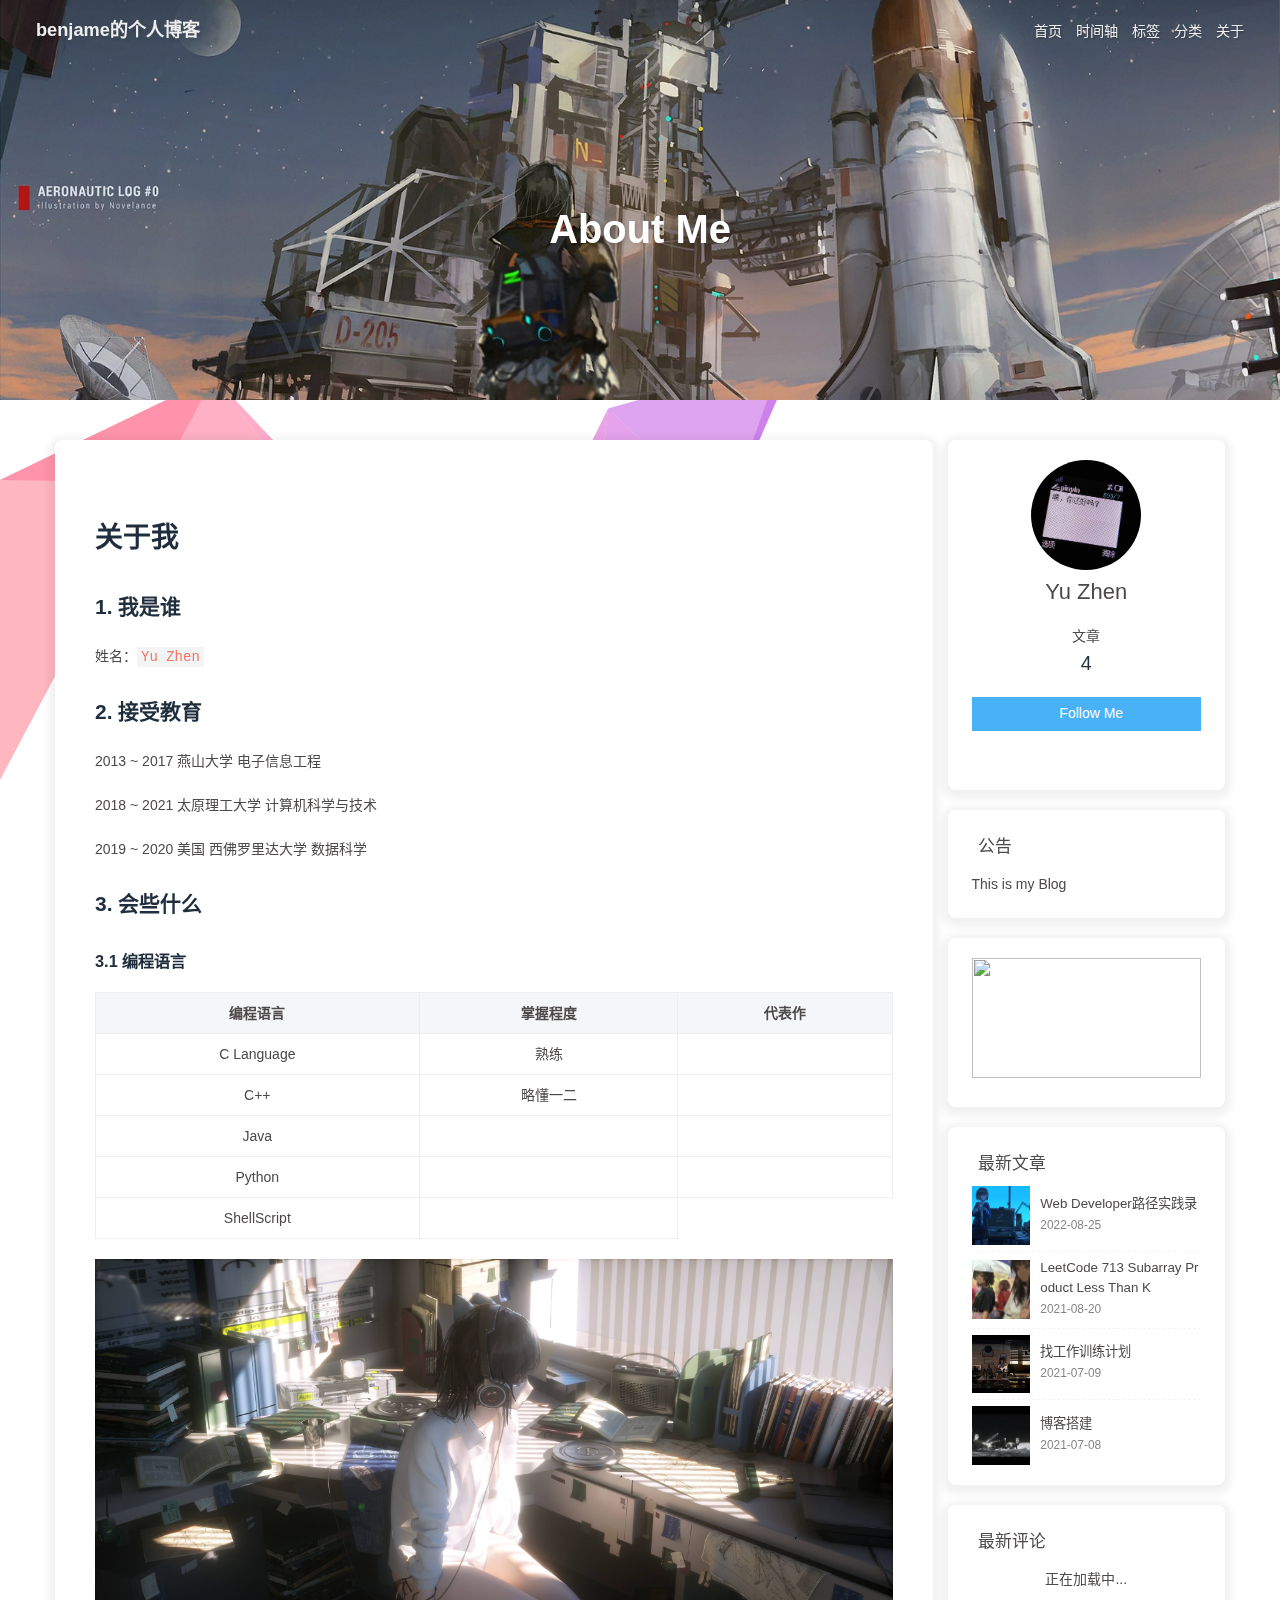
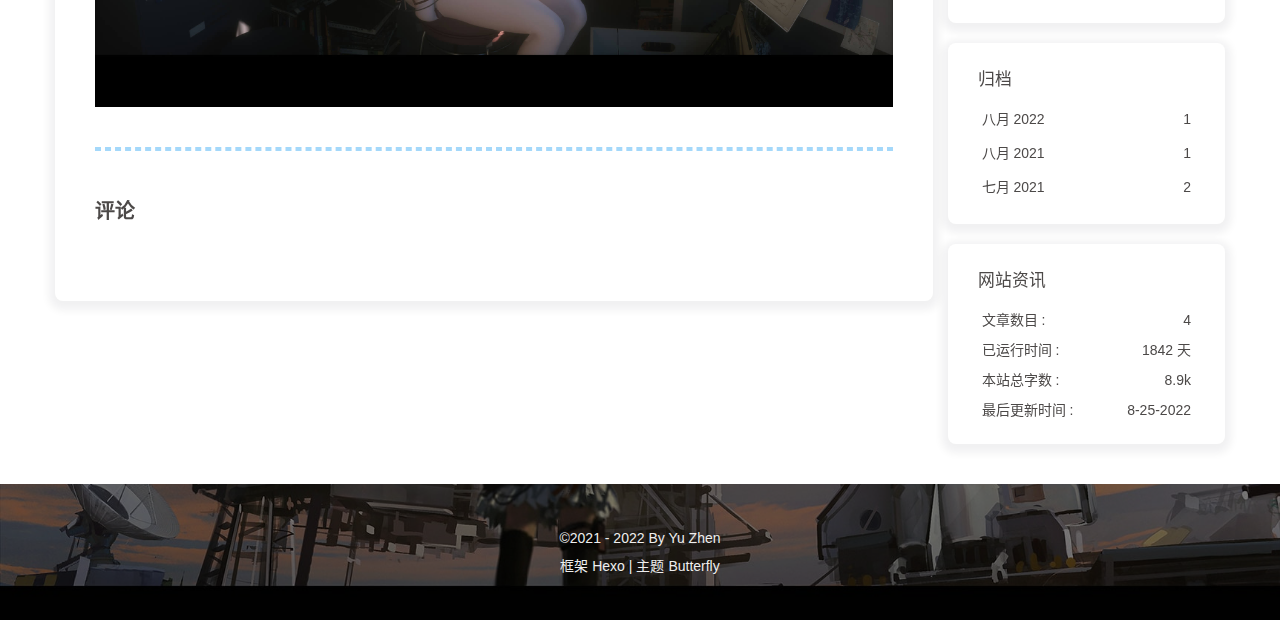
==== commit 5c6d670f: "Site updated: 2022-08-25 21:50:11" ====
--- a/about/index.html
+++ b/about/index.html
@@ -151,7 +151,7 @@
       }
     }
     detectApple()
-    })(window)</script><!-- hexo injector head_end start --><link rel="stylesheet" href="https://cdn.jsdelivr.net/npm/hexo-butterfly-clock/lib/clock.min.css"><link rel="stylesheet" href="https://cdn.jsdelivr.net/gh/l-lin/font-awesome-animation/dist/font-awesome-animation.min.css" media="defer" onload="this.media='all'"><link rel="stylesheet" href="https://cdn.jsdelivr.net/npm/hexo-butterfly-tag-plugins-plus/lib/tag_plugins.min.css" media="defer" onload="this.media='all'"><link rel="stylesheet" href="https://unpkg.zhimg.com/hexo-filter-gitcalendar/lib/gitcalendar.css" media="print" onload="this.media='all'"><!-- hexo injector head_end end --><meta name="generator" content="Hexo 5.4.0"></head><body><div id="loading-box"><div class="loading-left-bg"></div><div class="loading-right-bg"></div><div class="spinner-box"><div class="configure-border-1"><div class="configure-core"></div></div><div class="configure-border-2"><div class="configure-core"></div></div><div class="loading-word">加载中...</div></div></div><div id="sidebar"><div id="menu-mask"></div><div id="sidebar-menus"><div class="avatar-img is-center"><img src="/img/avatar.png" onerror="onerror=null;src='/img/friend_404.gif'" alt="avatar"/></div><div class="site-data"><div class="data-item is-center"><div class="data-item-link"><a href="/archives/"><div class="headline">文章</div><div class="length-num">4</div></a></div></div></div><hr/><div class="menus_items"><div class="menus_item"><a class="site-page" href="/"><i class="fa-fw fas fa-home"></i><span> 首页</span></a></div><div class="menus_item"><a class="site-page" href="/archives/"><i class="fa-fw fas fa-archive"></i><span> 时间轴</span></a></div><div class="menus_item"><a class="site-page" href="/tags/"><i class="fa-fw fas fa-tags"></i><span> 标签</span></a></div><div class="menus_item"><a class="site-page" href="/categories/"><i class="fa-fw fas fa-folder-open"></i><span> 分类</span></a></div><div class="menus_item"><a class="site-page" href="/about/"><i class="fa-fw fas fa-heart"></i><span> 关于</span></a></div></div></div></div><div class="page" id="body-wrap"><header class="not-home-page" id="page-header" style="background-image: url('/resource/Rocket.jpg')"><nav id="nav"><span id="blog_name"><a id="site-name" href="/">benjame的个人博客</a></span><div id="menus"><div class="menus_items"><div class="menus_item"><a class="site-page" href="/"><i class="fa-fw fas fa-home"></i><span> 首页</span></a></div><div class="menus_item"><a class="site-page" href="/archives/"><i class="fa-fw fas fa-archive"></i><span> 时间轴</span></a></div><div class="menus_item"><a class="site-page" href="/tags/"><i class="fa-fw fas fa-tags"></i><span> 标签</span></a></div><div class="menus_item"><a class="site-page" href="/categories/"><i class="fa-fw fas fa-folder-open"></i><span> 分类</span></a></div><div class="menus_item"><a class="site-page" href="/about/"><i class="fa-fw fas fa-heart"></i><span> 关于</span></a></div></div><div id="toggle-menu"><a class="site-page"><i class="fas fa-bars fa-fw"></i></a></div></div></nav><div id="page-site-info"><h1 id="site-title">About Me</h1></div></header><main class="layout" id="content-inner"><div id="page"><div id="article-container"><h1 id="关于我"><a href="#关于我" class="headerlink" title="关于我"></a>关于我</h1><h2 id="1-我是谁"><a href="#1-我是谁" class="headerlink" title="1. 我是谁"></a>1. 我是谁</h2><p>姓名：<code>Yu Zhen</code></p>
+    })(window)</script><!-- hexo injector head_end start --><link rel="stylesheet" href="https://cdn.jsdelivr.net/npm/hexo-butterfly-clock/lib/clock.min.css"><link rel="stylesheet" href="https://cdn.jsdelivr.net/gh/l-lin/font-awesome-animation/dist/font-awesome-animation.min.css" media="defer" onload="this.media='all'"><link rel="stylesheet" href="https://cdn.jsdelivr.net/npm/hexo-butterfly-tag-plugins-plus/lib/tag_plugins.min.css" media="defer" onload="this.media='all'"><!-- hexo injector head_end end --><meta name="generator" content="Hexo 5.4.0"></head><body><div id="loading-box"><div class="loading-left-bg"></div><div class="loading-right-bg"></div><div class="spinner-box"><div class="configure-border-1"><div class="configure-core"></div></div><div class="configure-border-2"><div class="configure-core"></div></div><div class="loading-word">加载中...</div></div></div><div id="sidebar"><div id="menu-mask"></div><div id="sidebar-menus"><div class="avatar-img is-center"><img src="/img/avatar.png" onerror="onerror=null;src='/img/friend_404.gif'" alt="avatar"/></div><div class="site-data"><div class="data-item is-center"><div class="data-item-link"><a href="/archives/"><div class="headline">文章</div><div class="length-num">4</div></a></div></div></div><hr/><div class="menus_items"><div class="menus_item"><a class="site-page" href="/"><i class="fa-fw fas fa-home"></i><span> 首页</span></a></div><div class="menus_item"><a class="site-page" href="/archives/"><i class="fa-fw fas fa-archive"></i><span> 时间轴</span></a></div><div class="menus_item"><a class="site-page" href="/tags/"><i class="fa-fw fas fa-tags"></i><span> 标签</span></a></div><div class="menus_item"><a class="site-page" href="/categories/"><i class="fa-fw fas fa-folder-open"></i><span> 分类</span></a></div><div class="menus_item"><a class="site-page" href="/about/"><i class="fa-fw fas fa-heart"></i><span> 关于</span></a></div></div></div></div><div class="page" id="body-wrap"><header class="not-home-page" id="page-header" style="background-image: url('/resource/Rocket.jpg')"><nav id="nav"><span id="blog_name"><a id="site-name" href="/">benjame的个人博客</a></span><div id="menus"><div class="menus_items"><div class="menus_item"><a class="site-page" href="/"><i class="fa-fw fas fa-home"></i><span> 首页</span></a></div><div class="menus_item"><a class="site-page" href="/archives/"><i class="fa-fw fas fa-archive"></i><span> 时间轴</span></a></div><div class="menus_item"><a class="site-page" href="/tags/"><i class="fa-fw fas fa-tags"></i><span> 标签</span></a></div><div class="menus_item"><a class="site-page" href="/categories/"><i class="fa-fw fas fa-folder-open"></i><span> 分类</span></a></div><div class="menus_item"><a class="site-page" href="/about/"><i class="fa-fw fas fa-heart"></i><span> 关于</span></a></div></div><div id="toggle-menu"><a class="site-page"><i class="fas fa-bars fa-fw"></i></a></div></div></nav><div id="page-site-info"><h1 id="site-title">About Me</h1></div></header><main class="layout" id="content-inner"><div id="page"><div id="article-container"><h1 id="关于我"><a href="#关于我" class="headerlink" title="关于我"></a>关于我</h1><h2 id="1-我是谁"><a href="#1-我是谁" class="headerlink" title="1. 我是谁"></a>1. 我是谁</h2><p>姓名：<code>Yu Zhen</code></p>
 <h2 id="2-接受教育"><a href="#2-接受教育" class="headerlink" title="2. 接受教育"></a>2. 接受教育</h2><p>2013 ~ 2017 燕山大学 电子信息工程</p>
 <p>2018 ~ 2021 太原理工大学 计算机科学与技术</p>
 <p>2019 ~ 2020 美国 西佛罗里达大学  数据科学</p>
@@ -193,7 +193,7 @@
 </table>
 </div>
 <p><img src="index.assets/MainBack.jpg" alt="MainBack"></p>
-</div><hr/><div id="post-comment"><div class="comment-head"><div class="comment-headline"><i class="fas fa-comments fa-fw"></i><span> 评论</span></div></div><div class="comment-wrap"><div></div></div></div></div><div class="aside-content" id="aside-content"><div class="card-widget card-info"><div class="is-center"><div class="avatar-img"><img src="/img/avatar.png" onerror="this.onerror=null;this.src='/img/friend_404.gif'" alt="avatar"/></div><div class="author-info__name">Yu Zhen</div><div class="author-info__description"></div></div><div class="card-info-data"><div class="card-info-data-item is-center"><a href="/archives/"><div class="headline">文章</div><div class="length-num">4</div></a></div></div><a class="button--animated" id="card-info-btn" target="_blank" rel="noopener" href="https://github.com/benjame/"><i class="fab fa-github"></i><span>Follow Me</span></a><div class="card-info-social-icons is-center"><a class="social-icon" href="https://github.com/benjame" target="_blank" title="Github"><i class="fab fa-github"></i></a><a class="social-icon" href="mailto:yuzhenmailbox@163.com" target="_blank" title="Email"><i class="fas fa-envelope"></i></a></div></div><div class="card-widget card-announcement"><div class="item-headline"><i class="fas fa-bullhorn card-announcement-animation"></i><span>公告</span></div><div class="announcement_content">This is my Blog</div></div><div class="sticky_layout"><div class="card-widget card-recent-post"><div class="item-headline"><i class="fas fa-history"></i><span>最新文章</span></div><div class="aside-list"><div class="aside-list-item"><a class="thumbnail" href="/2022/08/25/Web-Developer%E8%B7%AF%E5%BE%84%E5%AE%9E%E8%B7%B5%E5%BD%95/" title="Web Developer路径实践录"><img src="/resource/web_dev.png" onerror="this.onerror=null;this.src='/img/404.jpg'" alt="Web Developer路径实践录"/></a><div class="content"><a class="title" href="/2022/08/25/Web-Developer%E8%B7%AF%E5%BE%84%E5%AE%9E%E8%B7%B5%E5%BD%95/" title="Web Developer路径实践录">Web Developer路径实践录</a><time datetime="2022-08-25T04:53:00.000Z" title="发表于 2022-08-25 12:53:00">2022-08-25</time></div></div><div class="aside-list-item"><a class="thumbnail" href="/2021/08/20/LeetCode%20713%20Subarray%20Product%20Less%20Than%20K/" title="LeetCode 713 Subarray Product Less Than K"><img src="/resource/umbrella.jpg" onerror="this.onerror=null;this.src='/img/404.jpg'" alt="LeetCode 713 Subarray Product Less Than K"/></a><div class="content"><a class="title" href="/2021/08/20/LeetCode%20713%20Subarray%20Product%20Less%20Than%20K/" title="LeetCode 713 Subarray Product Less Than K">LeetCode 713 Subarray Product Less Than K</a><time datetime="2021-08-20T08:22:00.000Z" title="发表于 2021-08-20 16:22:00">2021-08-20</time></div></div><div class="aside-list-item"><a class="thumbnail" href="/2021/07/09/%E6%89%BE%E5%B7%A5%E4%BD%9C%E8%AE%AD%E7%BB%83%E8%AE%A1%E5%88%92/" title="找工作训练计划"><img src="/resource/Office.jpg" onerror="this.onerror=null;this.src='/img/404.jpg'" alt="找工作训练计划"/></a><div class="content"><a class="title" href="/2021/07/09/%E6%89%BE%E5%B7%A5%E4%BD%9C%E8%AE%AD%E7%BB%83%E8%AE%A1%E5%88%92/" title="找工作训练计划">找工作训练计划</a><time datetime="2021-07-08T17:29:22.000Z" title="发表于 2021-07-09 01:29:22">2021-07-09</time></div></div><div class="aside-list-item"><a class="thumbnail" href="/2021/07/08/%E5%8D%9A%E5%AE%A2%E6%90%AD%E5%BB%BA/" title="博客搭建"><img src="/resource/moonbase.jpg" onerror="this.onerror=null;this.src='/img/404.jpg'" alt="博客搭建"/></a><div class="content"><a class="title" href="/2021/07/08/%E5%8D%9A%E5%AE%A2%E6%90%AD%E5%BB%BA/" title="博客搭建">博客搭建</a><time datetime="2021-07-08T09:13:00.000Z" title="发表于 2021-07-08 17:13:00">2021-07-08</time></div></div></div></div><div class="card-widget" id="card-newest-comments"><div class="item-headline"><i class="fas fa-comment-dots"></i><span>最新评论</span></div><div class="aside-list"><span>正在加载中...</span></div></div><div class="card-widget card-archives"><div class="item-headline"><i class="fas fa-archive"></i><span>归档</span></div><ul class="card-archive-list"><li class="card-archive-list-item"><a class="card-archive-list-link" href="/archives/2022/08/"><span class="card-archive-list-date">八月 2022</span><span class="card-archive-list-count">1</span></a></li><li class="card-archive-list-item"><a class="card-archive-list-link" href="/archives/2021/08/"><span class="card-archive-list-date">八月 2021</span><span class="card-archive-list-count">1</span></a></li><li class="card-archive-list-item"><a class="card-archive-list-link" href="/archives/2021/07/"><span class="card-archive-list-date">七月 2021</span><span class="card-archive-list-count">2</span></a></li></ul></div><div class="card-widget card-webinfo"><div class="item-headline"><i class="fas fa-chart-line"></i><span>网站资讯</span></div><div class="webinfo"><div class="webinfo-item"><div class="item-name">文章数目 :</div><div class="item-count">4</div></div><div class="webinfo-item"><div class="item-name">已运行时间 :</div><div class="item-count" id="runtimeshow" data-publishDate="2021-07-07T16:00:00.000Z"></div></div><div class="webinfo-item"><div class="item-name">本站总字数 :</div><div class="item-count">8.9k</div></div><div class="webinfo-item"><div class="item-name">最后更新时间 :</div><div class="item-count" id="last-push-date" data-lastPushDate="2022-08-25T13:46:24.672Z"></div></div></div></div></div></div></main><footer id="footer" style="background-image: url('/resource/Rocket.jpg')"><div id="footer-wrap"><div class="copyright">&copy;2021 - 2022 By Yu Zhen</div><div class="framework-info"><span>框架 </span><a target="_blank" rel="noopener" href="https://hexo.io">Hexo</a><span class="footer-separator">|</span><span>主题 </span><a target="_blank" rel="noopener" href="https://github.com/jerryc127/hexo-theme-butterfly">Butterfly</a></div></div></footer></div><div id="rightside"><div id="rightside-config-hide"><button id="font-plus" type="button" title="放大字体"><i class="fas fa-plus"></i></button><button id="font-minus" type="button" title="缩小字体"><i class="fas fa-minus"></i></button><button id="translateLink" type="button" title="简繁转换">繁</button><button id="darkmode" type="button" title="浅色和深色模式转换"><i class="fas fa-adjust"></i></button><button id="hide-aside-btn" type="button" title="单栏和双栏切换"><i class="fas fa-arrows-alt-h"></i></button></div><div id="rightside-config-show"><button id="rightside_config" type="button" title="设置"><i class="fas fa-cog fa-spin"></i></button><a id="to_comment" href="#post-comment" title="直达评论"><i class="fas fa-comments"></i></a><button id="go-up" type="button" title="回到顶部"><i class="fas fa-arrow-up"></i></button></div></div><div><script src="/js/utils.js"></script><script src="/js/main.js"></script><script src="/js/tw_cn.js"></script><script src="https://cdn.jsdelivr.net/npm/instant.page/instantpage.min.js" type="module"></script><script src="https://cdn.jsdelivr.net/npm/node-snackbar/dist/snackbar.min.js"></script><script>function panguFn () {
+</div><hr/><div id="post-comment"><div class="comment-head"><div class="comment-headline"><i class="fas fa-comments fa-fw"></i><span> 评论</span></div></div><div class="comment-wrap"><div></div></div></div></div><div class="aside-content" id="aside-content"><div class="card-widget card-info"><div class="is-center"><div class="avatar-img"><img src="/img/avatar.png" onerror="this.onerror=null;this.src='/img/friend_404.gif'" alt="avatar"/></div><div class="author-info__name">Yu Zhen</div><div class="author-info__description"></div></div><div class="card-info-data"><div class="card-info-data-item is-center"><a href="/archives/"><div class="headline">文章</div><div class="length-num">4</div></a></div></div><a class="button--animated" id="card-info-btn" target="_blank" rel="noopener" href="https://github.com/benjame/"><i class="fab fa-github"></i><span>Follow Me</span></a><div class="card-info-social-icons is-center"><a class="social-icon" href="https://github.com/benjame" target="_blank" title="Github"><i class="fab fa-github"></i></a><a class="social-icon" href="mailto:yuzhenmailbox@163.com" target="_blank" title="Email"><i class="fas fa-envelope"></i></a></div></div><div class="card-widget card-announcement"><div class="item-headline"><i class="fas fa-bullhorn card-announcement-animation"></i><span>公告</span></div><div class="announcement_content">This is my Blog</div></div><div class="sticky_layout"><div class="card-widget card-recent-post"><div class="item-headline"><i class="fas fa-history"></i><span>最新文章</span></div><div class="aside-list"><div class="aside-list-item"><a class="thumbnail" href="/2022/08/25/Web-Developer%E8%B7%AF%E5%BE%84%E5%AE%9E%E8%B7%B5%E5%BD%95/" title="Web Developer路径实践录"><img src="/resource/web_dev.png" onerror="this.onerror=null;this.src='/img/404.jpg'" alt="Web Developer路径实践录"/></a><div class="content"><a class="title" href="/2022/08/25/Web-Developer%E8%B7%AF%E5%BE%84%E5%AE%9E%E8%B7%B5%E5%BD%95/" title="Web Developer路径实践录">Web Developer路径实践录</a><time datetime="2022-08-25T04:53:00.000Z" title="发表于 2022-08-25 12:53:00">2022-08-25</time></div></div><div class="aside-list-item"><a class="thumbnail" href="/2021/08/20/LeetCode%20713%20Subarray%20Product%20Less%20Than%20K/" title="LeetCode 713 Subarray Product Less Than K"><img src="/resource/umbrella.jpg" onerror="this.onerror=null;this.src='/img/404.jpg'" alt="LeetCode 713 Subarray Product Less Than K"/></a><div class="content"><a class="title" href="/2021/08/20/LeetCode%20713%20Subarray%20Product%20Less%20Than%20K/" title="LeetCode 713 Subarray Product Less Than K">LeetCode 713 Subarray Product Less Than K</a><time datetime="2021-08-20T08:22:00.000Z" title="发表于 2021-08-20 16:22:00">2021-08-20</time></div></div><div class="aside-list-item"><a class="thumbnail" href="/2021/07/09/%E6%89%BE%E5%B7%A5%E4%BD%9C%E8%AE%AD%E7%BB%83%E8%AE%A1%E5%88%92/" title="找工作训练计划"><img src="/resource/Office.jpg" onerror="this.onerror=null;this.src='/img/404.jpg'" alt="找工作训练计划"/></a><div class="content"><a class="title" href="/2021/07/09/%E6%89%BE%E5%B7%A5%E4%BD%9C%E8%AE%AD%E7%BB%83%E8%AE%A1%E5%88%92/" title="找工作训练计划">找工作训练计划</a><time datetime="2021-07-08T17:29:22.000Z" title="发表于 2021-07-09 01:29:22">2021-07-09</time></div></div><div class="aside-list-item"><a class="thumbnail" href="/2021/07/08/%E5%8D%9A%E5%AE%A2%E6%90%AD%E5%BB%BA/" title="博客搭建"><img src="/resource/moonbase.jpg" onerror="this.onerror=null;this.src='/img/404.jpg'" alt="博客搭建"/></a><div class="content"><a class="title" href="/2021/07/08/%E5%8D%9A%E5%AE%A2%E6%90%AD%E5%BB%BA/" title="博客搭建">博客搭建</a><time datetime="2021-07-08T09:13:00.000Z" title="发表于 2021-07-08 17:13:00">2021-07-08</time></div></div></div></div><div class="card-widget" id="card-newest-comments"><div class="item-headline"><i class="fas fa-comment-dots"></i><span>最新评论</span></div><div class="aside-list"><span>正在加载中...</span></div></div><div class="card-widget card-archives"><div class="item-headline"><i class="fas fa-archive"></i><span>归档</span></div><ul class="card-archive-list"><li class="card-archive-list-item"><a class="card-archive-list-link" href="/archives/2022/08/"><span class="card-archive-list-date">八月 2022</span><span class="card-archive-list-count">1</span></a></li><li class="card-archive-list-item"><a class="card-archive-list-link" href="/archives/2021/08/"><span class="card-archive-list-date">八月 2021</span><span class="card-archive-list-count">1</span></a></li><li class="card-archive-list-item"><a class="card-archive-list-link" href="/archives/2021/07/"><span class="card-archive-list-date">七月 2021</span><span class="card-archive-list-count">2</span></a></li></ul></div><div class="card-widget card-webinfo"><div class="item-headline"><i class="fas fa-chart-line"></i><span>网站资讯</span></div><div class="webinfo"><div class="webinfo-item"><div class="item-name">文章数目 :</div><div class="item-count">4</div></div><div class="webinfo-item"><div class="item-name">已运行时间 :</div><div class="item-count" id="runtimeshow" data-publishDate="2021-07-07T16:00:00.000Z"></div></div><div class="webinfo-item"><div class="item-name">本站总字数 :</div><div class="item-count">8.9k</div></div><div class="webinfo-item"><div class="item-name">最后更新时间 :</div><div class="item-count" id="last-push-date" data-lastPushDate="2022-08-25T13:50:03.219Z"></div></div></div></div></div></div></main><footer id="footer" style="background-image: url('/resource/Rocket.jpg')"><div id="footer-wrap"><div class="copyright">&copy;2021 - 2022 By Yu Zhen</div><div class="framework-info"><span>框架 </span><a target="_blank" rel="noopener" href="https://hexo.io">Hexo</a><span class="footer-separator">|</span><span>主题 </span><a target="_blank" rel="noopener" href="https://github.com/jerryc127/hexo-theme-butterfly">Butterfly</a></div></div></footer></div><div id="rightside"><div id="rightside-config-hide"><button id="font-plus" type="button" title="放大字体"><i class="fas fa-plus"></i></button><button id="font-minus" type="button" title="缩小字体"><i class="fas fa-minus"></i></button><button id="translateLink" type="button" title="简繁转换">繁</button><button id="darkmode" type="button" title="浅色和深色模式转换"><i class="fas fa-adjust"></i></button><button id="hide-aside-btn" type="button" title="单栏和双栏切换"><i class="fas fa-arrows-alt-h"></i></button></div><div id="rightside-config-show"><button id="rightside_config" type="button" title="设置"><i class="fas fa-cog fa-spin"></i></button><a id="to_comment" href="#post-comment" title="直达评论"><i class="fas fa-comments"></i></a><button id="go-up" type="button" title="回到顶部"><i class="fas fa-arrow-up"></i></button></div></div><div><script src="/js/utils.js"></script><script src="/js/main.js"></script><script src="/js/tw_cn.js"></script><script src="https://cdn.jsdelivr.net/npm/instant.page/instantpage.min.js" type="module"></script><script src="https://cdn.jsdelivr.net/npm/node-snackbar/dist/snackbar.min.js"></script><script>function panguFn () {
   if (typeof pangu === 'object') pangu.autoSpacingPage()
   else {
     getScript('https://cdn.jsdelivr.net/npm/pangu/dist/browser/pangu.min.js')
@@ -267,16 +267,4 @@
   else if (epage === cpage){
     butterfly_clock_injector_config();
   }
-  </script><script src="https://pv.sohu.com/cityjson?ie=utf-8"></script><script data-pjax src="https://cdn.jsdelivr.net/npm/hexo-butterfly-clock/lib/clock.min.js"></script><script async src="//at.alicdn.com/t/font_2032782_8d5kxvn09md.js"></script><script data-pjax src="https://unpkg.zhimg.com/hexo-filter-gitcalendar/lib/gitcalendar.js"></script><script data-pjax>
-  function gitcalendar_injector_config(){
-      var parent_div_git = document.getElementById('recent-posts');
-      var item_html = '<div class="recent-post-item" style="width:100%;height:auto;padding:10px;"><style>#git_container{min-height: 280px}@media screen and (max-width:650px) {#git_container{min-height: 0px}}</style><div id="git_loading" style="width:10%;height:100%;margin:0 auto;display: block;"><svg xmlns="http://www.w3.org/2000/svg" xmlns:xlink="http://www.w3.org/1999/xlink" viewBox="0 0 50 50" style="enable-background:new 0 0 50 50" xml:space="preserve"><path fill="#d0d0d0" d="M25.251,6.461c-10.318,0-18.683,8.365-18.683,18.683h4.068c0-8.071,6.543-14.615,14.615-14.615V6.461z" transform="rotate(275.098 25 25)"><animatetransform attributeType="xml" attributeName="transform" type="rotate" from="0 25 25" to="360 25 25" dur="0.6s" repeatCount="indefinite"></animatetransform></path></svg><style>#git_container{display: none;}</style></div><div id="git_container"></div></div>';
-      parent_div_git.insertAdjacentHTML("afterbegin",item_html)
-      console.log('已挂载gitcalendar')
-      }
-
-    if( document.getElementById('recent-posts') && (location.pathname ==='/'|| '/' ==='all')){
-        gitcalendar_injector_config()
-        GitCalendarInit("https://gitcalendar.akilar.top/api?benjame",['#e4dfd7', '#f9f4dc', '#f7e8aa', '#f7e8aa', '#f8df72', '#fcd217', '#fcc515', '#f28e16', '#fb8b05', '#d85916', '#f43e06'],'benjame')
-    }
-  </script><!-- hexo injector body_end end --></body></html>+  </script><script src="https://pv.sohu.com/cityjson?ie=utf-8"></script><script data-pjax src="https://cdn.jsdelivr.net/npm/hexo-butterfly-clock/lib/clock.min.js"></script><script async src="//at.alicdn.com/t/font_2032782_8d5kxvn09md.js"></script><!-- hexo injector body_end end --></body></html>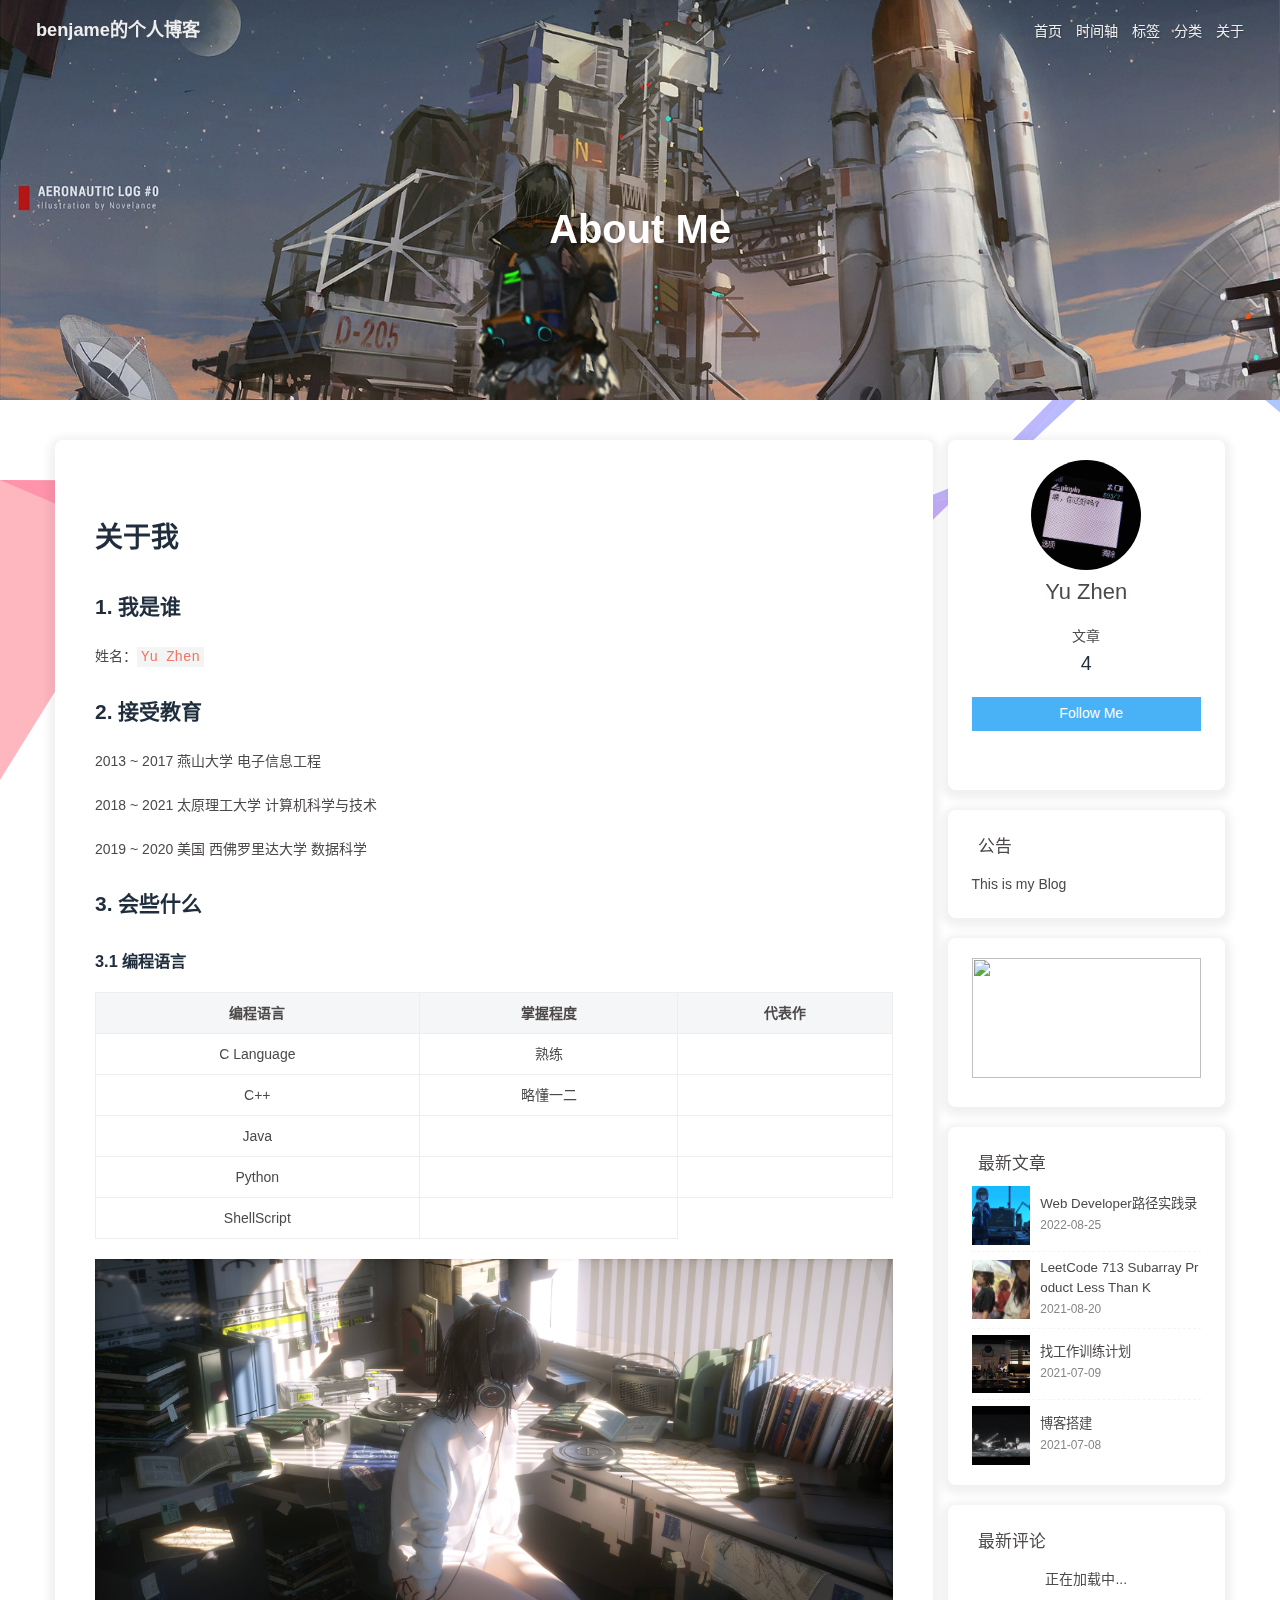
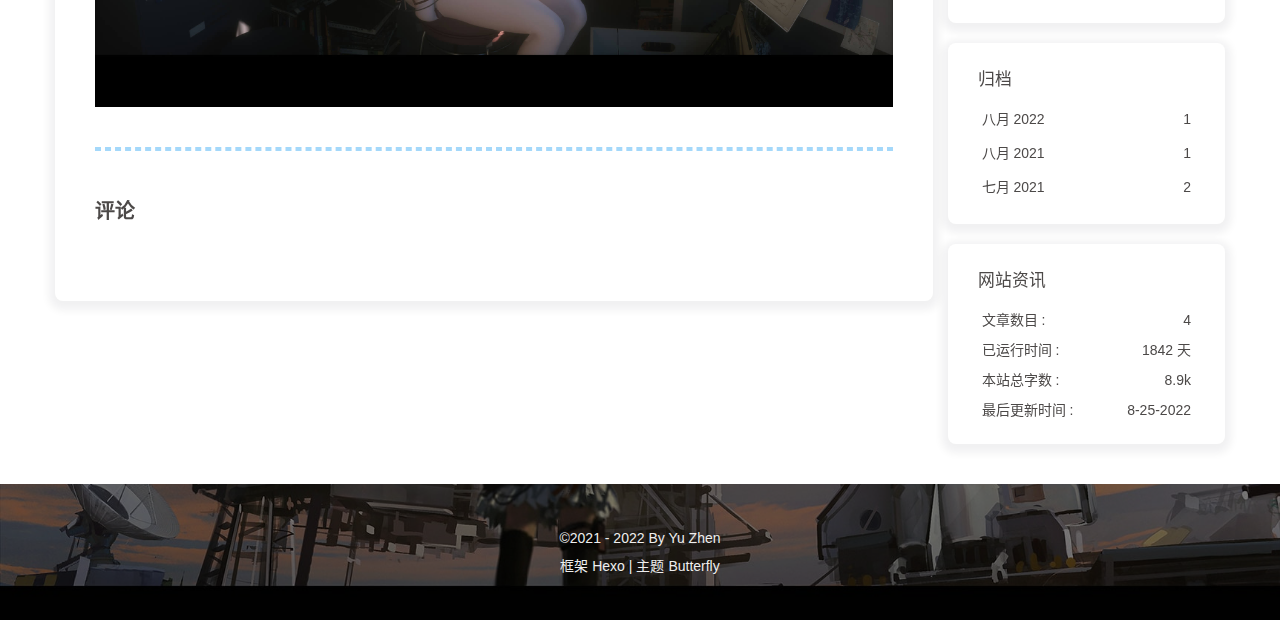
==== commit 17590433: "Site updated: 2022-08-25 21:51:32" ====
--- a/about/index.html
+++ b/about/index.html
@@ -193,7 +193,7 @@
 </table>
 </div>
 <p><img src="index.assets/MainBack.jpg" alt="MainBack"></p>
-</div><hr/><div id="post-comment"><div class="comment-head"><div class="comment-headline"><i class="fas fa-comments fa-fw"></i><span> 评论</span></div></div><div class="comment-wrap"><div></div></div></div></div><div class="aside-content" id="aside-content"><div class="card-widget card-info"><div class="is-center"><div class="avatar-img"><img src="/img/avatar.png" onerror="this.onerror=null;this.src='/img/friend_404.gif'" alt="avatar"/></div><div class="author-info__name">Yu Zhen</div><div class="author-info__description"></div></div><div class="card-info-data"><div class="card-info-data-item is-center"><a href="/archives/"><div class="headline">文章</div><div class="length-num">4</div></a></div></div><a class="button--animated" id="card-info-btn" target="_blank" rel="noopener" href="https://github.com/benjame/"><i class="fab fa-github"></i><span>Follow Me</span></a><div class="card-info-social-icons is-center"><a class="social-icon" href="https://github.com/benjame" target="_blank" title="Github"><i class="fab fa-github"></i></a><a class="social-icon" href="mailto:yuzhenmailbox@163.com" target="_blank" title="Email"><i class="fas fa-envelope"></i></a></div></div><div class="card-widget card-announcement"><div class="item-headline"><i class="fas fa-bullhorn card-announcement-animation"></i><span>公告</span></div><div class="announcement_content">This is my Blog</div></div><div class="sticky_layout"><div class="card-widget card-recent-post"><div class="item-headline"><i class="fas fa-history"></i><span>最新文章</span></div><div class="aside-list"><div class="aside-list-item"><a class="thumbnail" href="/2022/08/25/Web-Developer%E8%B7%AF%E5%BE%84%E5%AE%9E%E8%B7%B5%E5%BD%95/" title="Web Developer路径实践录"><img src="/resource/web_dev.png" onerror="this.onerror=null;this.src='/img/404.jpg'" alt="Web Developer路径实践录"/></a><div class="content"><a class="title" href="/2022/08/25/Web-Developer%E8%B7%AF%E5%BE%84%E5%AE%9E%E8%B7%B5%E5%BD%95/" title="Web Developer路径实践录">Web Developer路径实践录</a><time datetime="2022-08-25T04:53:00.000Z" title="发表于 2022-08-25 12:53:00">2022-08-25</time></div></div><div class="aside-list-item"><a class="thumbnail" href="/2021/08/20/LeetCode%20713%20Subarray%20Product%20Less%20Than%20K/" title="LeetCode 713 Subarray Product Less Than K"><img src="/resource/umbrella.jpg" onerror="this.onerror=null;this.src='/img/404.jpg'" alt="LeetCode 713 Subarray Product Less Than K"/></a><div class="content"><a class="title" href="/2021/08/20/LeetCode%20713%20Subarray%20Product%20Less%20Than%20K/" title="LeetCode 713 Subarray Product Less Than K">LeetCode 713 Subarray Product Less Than K</a><time datetime="2021-08-20T08:22:00.000Z" title="发表于 2021-08-20 16:22:00">2021-08-20</time></div></div><div class="aside-list-item"><a class="thumbnail" href="/2021/07/09/%E6%89%BE%E5%B7%A5%E4%BD%9C%E8%AE%AD%E7%BB%83%E8%AE%A1%E5%88%92/" title="找工作训练计划"><img src="/resource/Office.jpg" onerror="this.onerror=null;this.src='/img/404.jpg'" alt="找工作训练计划"/></a><div class="content"><a class="title" href="/2021/07/09/%E6%89%BE%E5%B7%A5%E4%BD%9C%E8%AE%AD%E7%BB%83%E8%AE%A1%E5%88%92/" title="找工作训练计划">找工作训练计划</a><time datetime="2021-07-08T17:29:22.000Z" title="发表于 2021-07-09 01:29:22">2021-07-09</time></div></div><div class="aside-list-item"><a class="thumbnail" href="/2021/07/08/%E5%8D%9A%E5%AE%A2%E6%90%AD%E5%BB%BA/" title="博客搭建"><img src="/resource/moonbase.jpg" onerror="this.onerror=null;this.src='/img/404.jpg'" alt="博客搭建"/></a><div class="content"><a class="title" href="/2021/07/08/%E5%8D%9A%E5%AE%A2%E6%90%AD%E5%BB%BA/" title="博客搭建">博客搭建</a><time datetime="2021-07-08T09:13:00.000Z" title="发表于 2021-07-08 17:13:00">2021-07-08</time></div></div></div></div><div class="card-widget" id="card-newest-comments"><div class="item-headline"><i class="fas fa-comment-dots"></i><span>最新评论</span></div><div class="aside-list"><span>正在加载中...</span></div></div><div class="card-widget card-archives"><div class="item-headline"><i class="fas fa-archive"></i><span>归档</span></div><ul class="card-archive-list"><li class="card-archive-list-item"><a class="card-archive-list-link" href="/archives/2022/08/"><span class="card-archive-list-date">八月 2022</span><span class="card-archive-list-count">1</span></a></li><li class="card-archive-list-item"><a class="card-archive-list-link" href="/archives/2021/08/"><span class="card-archive-list-date">八月 2021</span><span class="card-archive-list-count">1</span></a></li><li class="card-archive-list-item"><a class="card-archive-list-link" href="/archives/2021/07/"><span class="card-archive-list-date">七月 2021</span><span class="card-archive-list-count">2</span></a></li></ul></div><div class="card-widget card-webinfo"><div class="item-headline"><i class="fas fa-chart-line"></i><span>网站资讯</span></div><div class="webinfo"><div class="webinfo-item"><div class="item-name">文章数目 :</div><div class="item-count">4</div></div><div class="webinfo-item"><div class="item-name">已运行时间 :</div><div class="item-count" id="runtimeshow" data-publishDate="2021-07-07T16:00:00.000Z"></div></div><div class="webinfo-item"><div class="item-name">本站总字数 :</div><div class="item-count">8.9k</div></div><div class="webinfo-item"><div class="item-name">最后更新时间 :</div><div class="item-count" id="last-push-date" data-lastPushDate="2022-08-25T13:50:03.219Z"></div></div></div></div></div></div></main><footer id="footer" style="background-image: url('/resource/Rocket.jpg')"><div id="footer-wrap"><div class="copyright">&copy;2021 - 2022 By Yu Zhen</div><div class="framework-info"><span>框架 </span><a target="_blank" rel="noopener" href="https://hexo.io">Hexo</a><span class="footer-separator">|</span><span>主题 </span><a target="_blank" rel="noopener" href="https://github.com/jerryc127/hexo-theme-butterfly">Butterfly</a></div></div></footer></div><div id="rightside"><div id="rightside-config-hide"><button id="font-plus" type="button" title="放大字体"><i class="fas fa-plus"></i></button><button id="font-minus" type="button" title="缩小字体"><i class="fas fa-minus"></i></button><button id="translateLink" type="button" title="简繁转换">繁</button><button id="darkmode" type="button" title="浅色和深色模式转换"><i class="fas fa-adjust"></i></button><button id="hide-aside-btn" type="button" title="单栏和双栏切换"><i class="fas fa-arrows-alt-h"></i></button></div><div id="rightside-config-show"><button id="rightside_config" type="button" title="设置"><i class="fas fa-cog fa-spin"></i></button><a id="to_comment" href="#post-comment" title="直达评论"><i class="fas fa-comments"></i></a><button id="go-up" type="button" title="回到顶部"><i class="fas fa-arrow-up"></i></button></div></div><div><script src="/js/utils.js"></script><script src="/js/main.js"></script><script src="/js/tw_cn.js"></script><script src="https://cdn.jsdelivr.net/npm/instant.page/instantpage.min.js" type="module"></script><script src="https://cdn.jsdelivr.net/npm/node-snackbar/dist/snackbar.min.js"></script><script>function panguFn () {
+</div><hr/><div id="post-comment"><div class="comment-head"><div class="comment-headline"><i class="fas fa-comments fa-fw"></i><span> 评论</span></div></div><div class="comment-wrap"><div></div></div></div></div><div class="aside-content" id="aside-content"><div class="card-widget card-info"><div class="is-center"><div class="avatar-img"><img src="/img/avatar.png" onerror="this.onerror=null;this.src='/img/friend_404.gif'" alt="avatar"/></div><div class="author-info__name">Yu Zhen</div><div class="author-info__description"></div></div><div class="card-info-data"><div class="card-info-data-item is-center"><a href="/archives/"><div class="headline">文章</div><div class="length-num">4</div></a></div></div><a class="button--animated" id="card-info-btn" target="_blank" rel="noopener" href="https://github.com/benjame/"><i class="fab fa-github"></i><span>Follow Me</span></a><div class="card-info-social-icons is-center"><a class="social-icon" href="https://github.com/benjame" target="_blank" title="Github"><i class="fab fa-github"></i></a><a class="social-icon" href="mailto:yuzhenmailbox@163.com" target="_blank" title="Email"><i class="fas fa-envelope"></i></a></div></div><div class="card-widget card-announcement"><div class="item-headline"><i class="fas fa-bullhorn card-announcement-animation"></i><span>公告</span></div><div class="announcement_content">This is my Blog</div></div><div class="sticky_layout"><div class="card-widget card-recent-post"><div class="item-headline"><i class="fas fa-history"></i><span>最新文章</span></div><div class="aside-list"><div class="aside-list-item"><a class="thumbnail" href="/2022/08/25/Web-Developer%E8%B7%AF%E5%BE%84%E5%AE%9E%E8%B7%B5%E5%BD%95/" title="Web Developer路径实践录"><img src="/resource/web_dev.png" onerror="this.onerror=null;this.src='/img/404.jpg'" alt="Web Developer路径实践录"/></a><div class="content"><a class="title" href="/2022/08/25/Web-Developer%E8%B7%AF%E5%BE%84%E5%AE%9E%E8%B7%B5%E5%BD%95/" title="Web Developer路径实践录">Web Developer路径实践录</a><time datetime="2022-08-25T04:53:00.000Z" title="发表于 2022-08-25 12:53:00">2022-08-25</time></div></div><div class="aside-list-item"><a class="thumbnail" href="/2021/08/20/LeetCode%20713%20Subarray%20Product%20Less%20Than%20K/" title="LeetCode 713 Subarray Product Less Than K"><img src="/resource/umbrella.jpg" onerror="this.onerror=null;this.src='/img/404.jpg'" alt="LeetCode 713 Subarray Product Less Than K"/></a><div class="content"><a class="title" href="/2021/08/20/LeetCode%20713%20Subarray%20Product%20Less%20Than%20K/" title="LeetCode 713 Subarray Product Less Than K">LeetCode 713 Subarray Product Less Than K</a><time datetime="2021-08-20T08:22:00.000Z" title="发表于 2021-08-20 16:22:00">2021-08-20</time></div></div><div class="aside-list-item"><a class="thumbnail" href="/2021/07/09/%E6%89%BE%E5%B7%A5%E4%BD%9C%E8%AE%AD%E7%BB%83%E8%AE%A1%E5%88%92/" title="找工作训练计划"><img src="/resource/Office.jpg" onerror="this.onerror=null;this.src='/img/404.jpg'" alt="找工作训练计划"/></a><div class="content"><a class="title" href="/2021/07/09/%E6%89%BE%E5%B7%A5%E4%BD%9C%E8%AE%AD%E7%BB%83%E8%AE%A1%E5%88%92/" title="找工作训练计划">找工作训练计划</a><time datetime="2021-07-08T17:29:22.000Z" title="发表于 2021-07-09 01:29:22">2021-07-09</time></div></div><div class="aside-list-item"><a class="thumbnail" href="/2021/07/08/%E5%8D%9A%E5%AE%A2%E6%90%AD%E5%BB%BA/" title="博客搭建"><img src="/resource/moonbase.jpg" onerror="this.onerror=null;this.src='/img/404.jpg'" alt="博客搭建"/></a><div class="content"><a class="title" href="/2021/07/08/%E5%8D%9A%E5%AE%A2%E6%90%AD%E5%BB%BA/" title="博客搭建">博客搭建</a><time datetime="2021-07-08T09:13:00.000Z" title="发表于 2021-07-08 17:13:00">2021-07-08</time></div></div></div></div><div class="card-widget" id="card-newest-comments"><div class="item-headline"><i class="fas fa-comment-dots"></i><span>最新评论</span></div><div class="aside-list"><span>正在加载中...</span></div></div><div class="card-widget card-archives"><div class="item-headline"><i class="fas fa-archive"></i><span>归档</span></div><ul class="card-archive-list"><li class="card-archive-list-item"><a class="card-archive-list-link" href="/archives/2022/08/"><span class="card-archive-list-date">八月 2022</span><span class="card-archive-list-count">1</span></a></li><li class="card-archive-list-item"><a class="card-archive-list-link" href="/archives/2021/08/"><span class="card-archive-list-date">八月 2021</span><span class="card-archive-list-count">1</span></a></li><li class="card-archive-list-item"><a class="card-archive-list-link" href="/archives/2021/07/"><span class="card-archive-list-date">七月 2021</span><span class="card-archive-list-count">2</span></a></li></ul></div><div class="card-widget card-webinfo"><div class="item-headline"><i class="fas fa-chart-line"></i><span>网站资讯</span></div><div class="webinfo"><div class="webinfo-item"><div class="item-name">文章数目 :</div><div class="item-count">4</div></div><div class="webinfo-item"><div class="item-name">已运行时间 :</div><div class="item-count" id="runtimeshow" data-publishDate="2021-07-07T16:00:00.000Z"></div></div><div class="webinfo-item"><div class="item-name">本站总字数 :</div><div class="item-count">8.9k</div></div><div class="webinfo-item"><div class="item-name">最后更新时间 :</div><div class="item-count" id="last-push-date" data-lastPushDate="2022-08-25T13:51:25.660Z"></div></div></div></div></div></div></main><footer id="footer" style="background-image: url('/resource/Rocket.jpg')"><div id="footer-wrap"><div class="copyright">&copy;2021 - 2022 By Yu Zhen</div><div class="framework-info"><span>框架 </span><a target="_blank" rel="noopener" href="https://hexo.io">Hexo</a><span class="footer-separator">|</span><span>主题 </span><a target="_blank" rel="noopener" href="https://github.com/jerryc127/hexo-theme-butterfly">Butterfly</a></div></div></footer></div><div id="rightside"><div id="rightside-config-hide"><button id="font-plus" type="button" title="放大字体"><i class="fas fa-plus"></i></button><button id="font-minus" type="button" title="缩小字体"><i class="fas fa-minus"></i></button><button id="translateLink" type="button" title="简繁转换">繁</button><button id="darkmode" type="button" title="浅色和深色模式转换"><i class="fas fa-adjust"></i></button><button id="hide-aside-btn" type="button" title="单栏和双栏切换"><i class="fas fa-arrows-alt-h"></i></button></div><div id="rightside-config-show"><button id="rightside_config" type="button" title="设置"><i class="fas fa-cog fa-spin"></i></button><a id="to_comment" href="#post-comment" title="直达评论"><i class="fas fa-comments"></i></a><button id="go-up" type="button" title="回到顶部"><i class="fas fa-arrow-up"></i></button></div></div><div><script src="/js/utils.js"></script><script src="/js/main.js"></script><script src="/js/tw_cn.js"></script><script src="https://cdn.jsdelivr.net/npm/instant.page/instantpage.min.js" type="module"></script><script src="https://cdn.jsdelivr.net/npm/node-snackbar/dist/snackbar.min.js"></script><script>function panguFn () {
   if (typeof pangu === 'object') pangu.autoSpacingPage()
   else {
     getScript('https://cdn.jsdelivr.net/npm/pangu/dist/browser/pangu.min.js')
@@ -227,7 +227,7 @@
   <script data-pjax>
         function GithubCalendarConfig(){
             var git_githubapiurl ="https://python-github-calendar-api.vercel.app/api?benjame";
-            var git_color =['#ebedf0', '#f0fff4', '#dcffe4', '#bef5cb', '#85e89d', '#34d058', '#28a745', '#22863a', '#176f2c', '#165c26', '#144620'];
+            var git_color =['#ebedf0', '#fdcdec', '#fc9bd9', '#fa6ac5', '#f838b2', '#f5089f', '#c4067e', '#92055e', '#540336', '#48022f', '#30021f'];
             var git_user ="benjame";
             var parent_div_git = document.getElementById('recent-posts');
             var git_div_html = '<div class="recent-post-item" style="width:100%;height:auto;padding:10px;"><div id="github_loading" style="width:10%;height:100%;margin:0 auto;display: block"><svg xmlns="http://www.w3.org/2000/svg" xmlns:xlink="http://www.w3.org/1999/xlink"  viewBox="0 0 50 50" style="enable-background:new 0 0 50 50" xml:space="preserve"><path fill="#d0d0d0" d="M25.251,6.461c-10.318,0-18.683,8.365-18.683,18.683h4.068c0-8.071,6.543-14.615,14.615-14.615V6.461z" transform="rotate(275.098 25 25)"><animateTransform attributeType="xml" attributeName="transform" type="rotate" from="0 25 25" to="360 25 25" dur="0.6s" repeatCount="indefinite"></animateTransform></path></svg></div><div id="github_container"></div></div>';
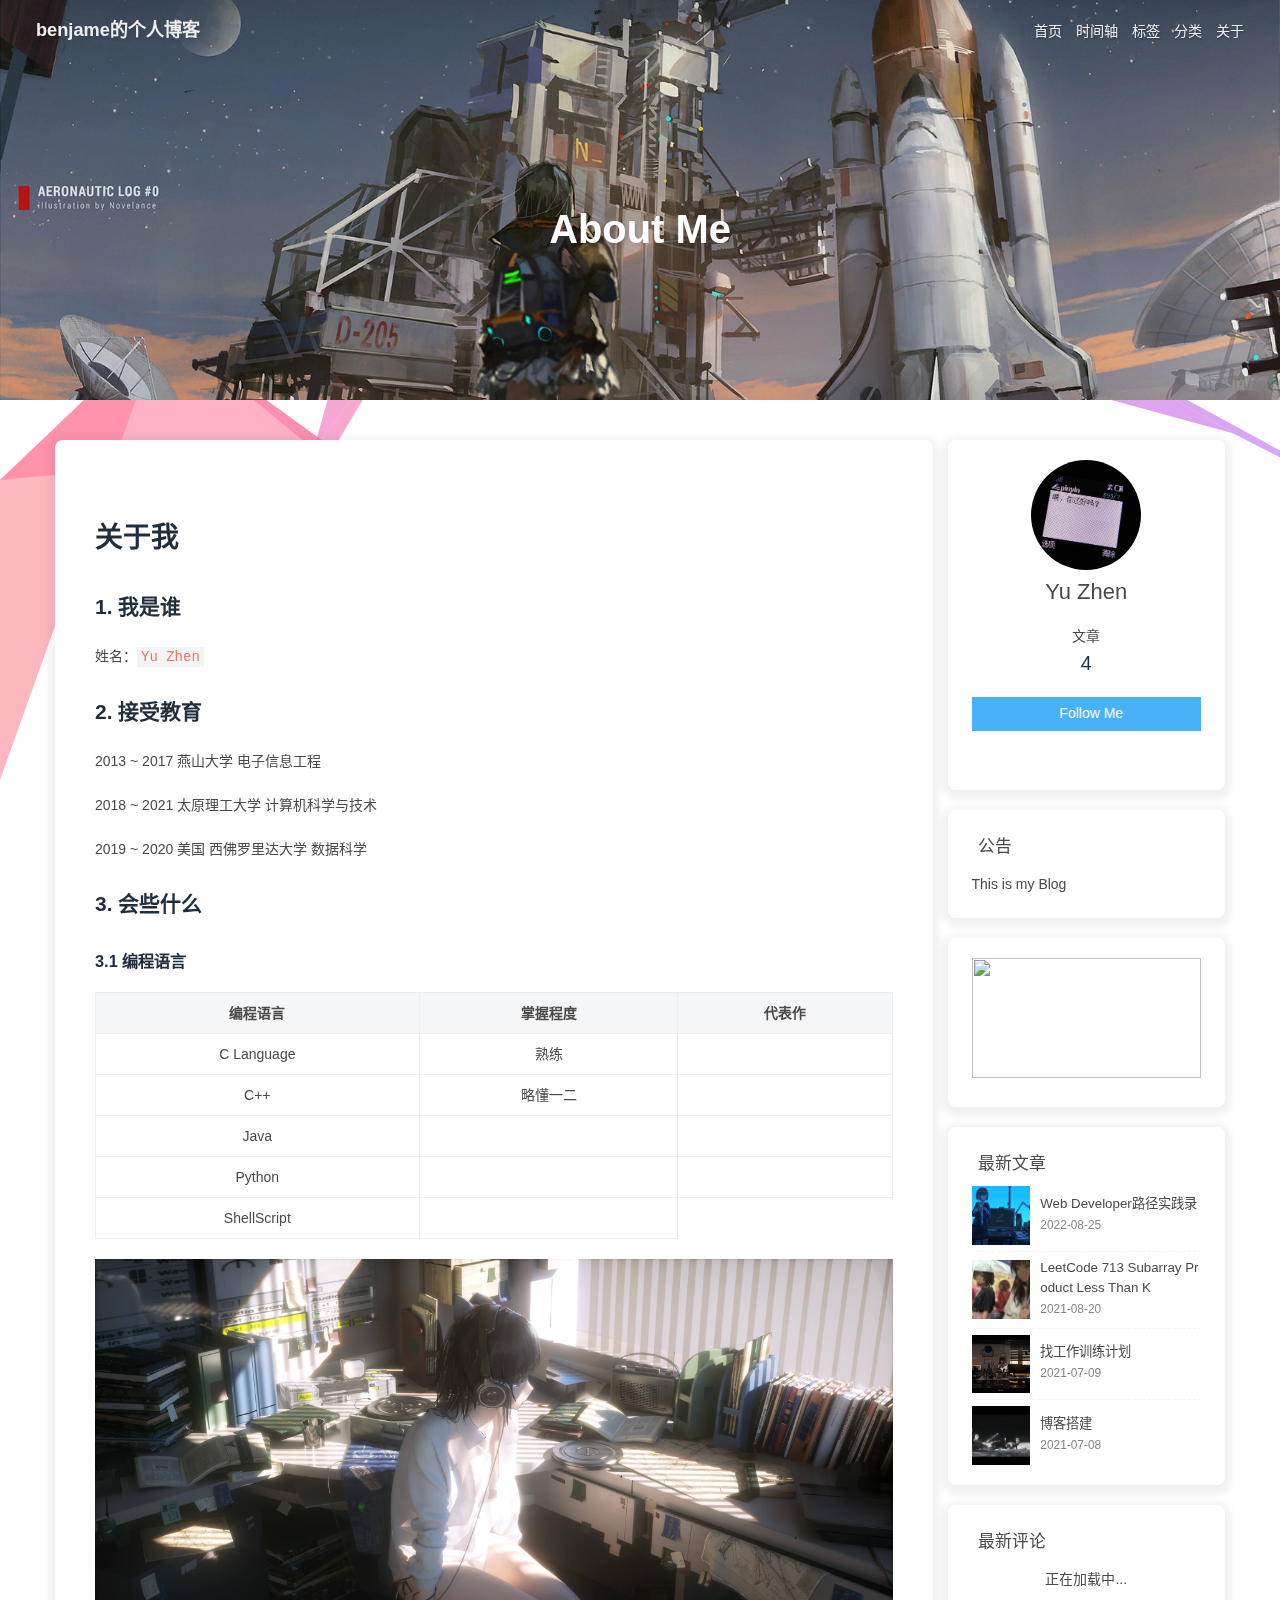
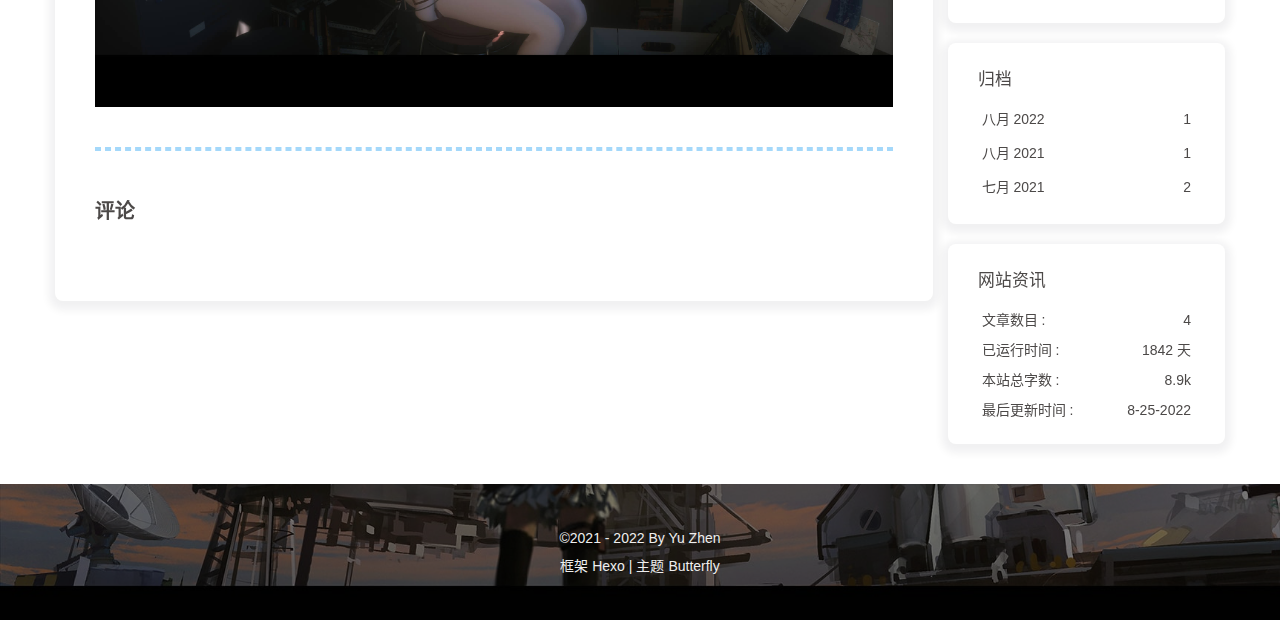
==== commit 905696ea: "Site updated: 2022-08-25 21:54:49" ====
--- a/about/index.html
+++ b/about/index.html
@@ -193,7 +193,7 @@
 </table>
 </div>
 <p><img src="index.assets/MainBack.jpg" alt="MainBack"></p>
-</div><hr/><div id="post-comment"><div class="comment-head"><div class="comment-headline"><i class="fas fa-comments fa-fw"></i><span> 评论</span></div></div><div class="comment-wrap"><div></div></div></div></div><div class="aside-content" id="aside-content"><div class="card-widget card-info"><div class="is-center"><div class="avatar-img"><img src="/img/avatar.png" onerror="this.onerror=null;this.src='/img/friend_404.gif'" alt="avatar"/></div><div class="author-info__name">Yu Zhen</div><div class="author-info__description"></div></div><div class="card-info-data"><div class="card-info-data-item is-center"><a href="/archives/"><div class="headline">文章</div><div class="length-num">4</div></a></div></div><a class="button--animated" id="card-info-btn" target="_blank" rel="noopener" href="https://github.com/benjame/"><i class="fab fa-github"></i><span>Follow Me</span></a><div class="card-info-social-icons is-center"><a class="social-icon" href="https://github.com/benjame" target="_blank" title="Github"><i class="fab fa-github"></i></a><a class="social-icon" href="mailto:yuzhenmailbox@163.com" target="_blank" title="Email"><i class="fas fa-envelope"></i></a></div></div><div class="card-widget card-announcement"><div class="item-headline"><i class="fas fa-bullhorn card-announcement-animation"></i><span>公告</span></div><div class="announcement_content">This is my Blog</div></div><div class="sticky_layout"><div class="card-widget card-recent-post"><div class="item-headline"><i class="fas fa-history"></i><span>最新文章</span></div><div class="aside-list"><div class="aside-list-item"><a class="thumbnail" href="/2022/08/25/Web-Developer%E8%B7%AF%E5%BE%84%E5%AE%9E%E8%B7%B5%E5%BD%95/" title="Web Developer路径实践录"><img src="/resource/web_dev.png" onerror="this.onerror=null;this.src='/img/404.jpg'" alt="Web Developer路径实践录"/></a><div class="content"><a class="title" href="/2022/08/25/Web-Developer%E8%B7%AF%E5%BE%84%E5%AE%9E%E8%B7%B5%E5%BD%95/" title="Web Developer路径实践录">Web Developer路径实践录</a><time datetime="2022-08-25T04:53:00.000Z" title="发表于 2022-08-25 12:53:00">2022-08-25</time></div></div><div class="aside-list-item"><a class="thumbnail" href="/2021/08/20/LeetCode%20713%20Subarray%20Product%20Less%20Than%20K/" title="LeetCode 713 Subarray Product Less Than K"><img src="/resource/umbrella.jpg" onerror="this.onerror=null;this.src='/img/404.jpg'" alt="LeetCode 713 Subarray Product Less Than K"/></a><div class="content"><a class="title" href="/2021/08/20/LeetCode%20713%20Subarray%20Product%20Less%20Than%20K/" title="LeetCode 713 Subarray Product Less Than K">LeetCode 713 Subarray Product Less Than K</a><time datetime="2021-08-20T08:22:00.000Z" title="发表于 2021-08-20 16:22:00">2021-08-20</time></div></div><div class="aside-list-item"><a class="thumbnail" href="/2021/07/09/%E6%89%BE%E5%B7%A5%E4%BD%9C%E8%AE%AD%E7%BB%83%E8%AE%A1%E5%88%92/" title="找工作训练计划"><img src="/resource/Office.jpg" onerror="this.onerror=null;this.src='/img/404.jpg'" alt="找工作训练计划"/></a><div class="content"><a class="title" href="/2021/07/09/%E6%89%BE%E5%B7%A5%E4%BD%9C%E8%AE%AD%E7%BB%83%E8%AE%A1%E5%88%92/" title="找工作训练计划">找工作训练计划</a><time datetime="2021-07-08T17:29:22.000Z" title="发表于 2021-07-09 01:29:22">2021-07-09</time></div></div><div class="aside-list-item"><a class="thumbnail" href="/2021/07/08/%E5%8D%9A%E5%AE%A2%E6%90%AD%E5%BB%BA/" title="博客搭建"><img src="/resource/moonbase.jpg" onerror="this.onerror=null;this.src='/img/404.jpg'" alt="博客搭建"/></a><div class="content"><a class="title" href="/2021/07/08/%E5%8D%9A%E5%AE%A2%E6%90%AD%E5%BB%BA/" title="博客搭建">博客搭建</a><time datetime="2021-07-08T09:13:00.000Z" title="发表于 2021-07-08 17:13:00">2021-07-08</time></div></div></div></div><div class="card-widget" id="card-newest-comments"><div class="item-headline"><i class="fas fa-comment-dots"></i><span>最新评论</span></div><div class="aside-list"><span>正在加载中...</span></div></div><div class="card-widget card-archives"><div class="item-headline"><i class="fas fa-archive"></i><span>归档</span></div><ul class="card-archive-list"><li class="card-archive-list-item"><a class="card-archive-list-link" href="/archives/2022/08/"><span class="card-archive-list-date">八月 2022</span><span class="card-archive-list-count">1</span></a></li><li class="card-archive-list-item"><a class="card-archive-list-link" href="/archives/2021/08/"><span class="card-archive-list-date">八月 2021</span><span class="card-archive-list-count">1</span></a></li><li class="card-archive-list-item"><a class="card-archive-list-link" href="/archives/2021/07/"><span class="card-archive-list-date">七月 2021</span><span class="card-archive-list-count">2</span></a></li></ul></div><div class="card-widget card-webinfo"><div class="item-headline"><i class="fas fa-chart-line"></i><span>网站资讯</span></div><div class="webinfo"><div class="webinfo-item"><div class="item-name">文章数目 :</div><div class="item-count">4</div></div><div class="webinfo-item"><div class="item-name">已运行时间 :</div><div class="item-count" id="runtimeshow" data-publishDate="2021-07-07T16:00:00.000Z"></div></div><div class="webinfo-item"><div class="item-name">本站总字数 :</div><div class="item-count">8.9k</div></div><div class="webinfo-item"><div class="item-name">最后更新时间 :</div><div class="item-count" id="last-push-date" data-lastPushDate="2022-08-25T13:51:25.660Z"></div></div></div></div></div></div></main><footer id="footer" style="background-image: url('/resource/Rocket.jpg')"><div id="footer-wrap"><div class="copyright">&copy;2021 - 2022 By Yu Zhen</div><div class="framework-info"><span>框架 </span><a target="_blank" rel="noopener" href="https://hexo.io">Hexo</a><span class="footer-separator">|</span><span>主题 </span><a target="_blank" rel="noopener" href="https://github.com/jerryc127/hexo-theme-butterfly">Butterfly</a></div></div></footer></div><div id="rightside"><div id="rightside-config-hide"><button id="font-plus" type="button" title="放大字体"><i class="fas fa-plus"></i></button><button id="font-minus" type="button" title="缩小字体"><i class="fas fa-minus"></i></button><button id="translateLink" type="button" title="简繁转换">繁</button><button id="darkmode" type="button" title="浅色和深色模式转换"><i class="fas fa-adjust"></i></button><button id="hide-aside-btn" type="button" title="单栏和双栏切换"><i class="fas fa-arrows-alt-h"></i></button></div><div id="rightside-config-show"><button id="rightside_config" type="button" title="设置"><i class="fas fa-cog fa-spin"></i></button><a id="to_comment" href="#post-comment" title="直达评论"><i class="fas fa-comments"></i></a><button id="go-up" type="button" title="回到顶部"><i class="fas fa-arrow-up"></i></button></div></div><div><script src="/js/utils.js"></script><script src="/js/main.js"></script><script src="/js/tw_cn.js"></script><script src="https://cdn.jsdelivr.net/npm/instant.page/instantpage.min.js" type="module"></script><script src="https://cdn.jsdelivr.net/npm/node-snackbar/dist/snackbar.min.js"></script><script>function panguFn () {
+</div><hr/><div id="post-comment"><div class="comment-head"><div class="comment-headline"><i class="fas fa-comments fa-fw"></i><span> 评论</span></div></div><div class="comment-wrap"><div></div></div></div></div><div class="aside-content" id="aside-content"><div class="card-widget card-info"><div class="is-center"><div class="avatar-img"><img src="/img/avatar.png" onerror="this.onerror=null;this.src='/img/friend_404.gif'" alt="avatar"/></div><div class="author-info__name">Yu Zhen</div><div class="author-info__description"></div></div><div class="card-info-data"><div class="card-info-data-item is-center"><a href="/archives/"><div class="headline">文章</div><div class="length-num">4</div></a></div></div><a class="button--animated" id="card-info-btn" target="_blank" rel="noopener" href="https://github.com/benjame/"><i class="fab fa-github"></i><span>Follow Me</span></a><div class="card-info-social-icons is-center"><a class="social-icon" href="https://github.com/benjame" target="_blank" title="Github"><i class="fab fa-github"></i></a><a class="social-icon" href="mailto:yuzhenmailbox@163.com" target="_blank" title="Email"><i class="fas fa-envelope"></i></a></div></div><div class="card-widget card-announcement"><div class="item-headline"><i class="fas fa-bullhorn card-announcement-animation"></i><span>公告</span></div><div class="announcement_content">This is my Blog</div></div><div class="sticky_layout"><div class="card-widget card-recent-post"><div class="item-headline"><i class="fas fa-history"></i><span>最新文章</span></div><div class="aside-list"><div class="aside-list-item"><a class="thumbnail" href="/2022/08/25/Web-Developer%E8%B7%AF%E5%BE%84%E5%AE%9E%E8%B7%B5%E5%BD%95/" title="Web Developer路径实践录"><img src="/resource/web_dev.png" onerror="this.onerror=null;this.src='/img/404.jpg'" alt="Web Developer路径实践录"/></a><div class="content"><a class="title" href="/2022/08/25/Web-Developer%E8%B7%AF%E5%BE%84%E5%AE%9E%E8%B7%B5%E5%BD%95/" title="Web Developer路径实践录">Web Developer路径实践录</a><time datetime="2022-08-25T04:53:00.000Z" title="发表于 2022-08-25 12:53:00">2022-08-25</time></div></div><div class="aside-list-item"><a class="thumbnail" href="/2021/08/20/LeetCode%20713%20Subarray%20Product%20Less%20Than%20K/" title="LeetCode 713 Subarray Product Less Than K"><img src="/resource/umbrella.jpg" onerror="this.onerror=null;this.src='/img/404.jpg'" alt="LeetCode 713 Subarray Product Less Than K"/></a><div class="content"><a class="title" href="/2021/08/20/LeetCode%20713%20Subarray%20Product%20Less%20Than%20K/" title="LeetCode 713 Subarray Product Less Than K">LeetCode 713 Subarray Product Less Than K</a><time datetime="2021-08-20T08:22:00.000Z" title="发表于 2021-08-20 16:22:00">2021-08-20</time></div></div><div class="aside-list-item"><a class="thumbnail" href="/2021/07/09/%E6%89%BE%E5%B7%A5%E4%BD%9C%E8%AE%AD%E7%BB%83%E8%AE%A1%E5%88%92/" title="找工作训练计划"><img src="/resource/Office.jpg" onerror="this.onerror=null;this.src='/img/404.jpg'" alt="找工作训练计划"/></a><div class="content"><a class="title" href="/2021/07/09/%E6%89%BE%E5%B7%A5%E4%BD%9C%E8%AE%AD%E7%BB%83%E8%AE%A1%E5%88%92/" title="找工作训练计划">找工作训练计划</a><time datetime="2021-07-08T17:29:22.000Z" title="发表于 2021-07-09 01:29:22">2021-07-09</time></div></div><div class="aside-list-item"><a class="thumbnail" href="/2021/07/08/%E5%8D%9A%E5%AE%A2%E6%90%AD%E5%BB%BA/" title="博客搭建"><img src="/resource/moonbase.jpg" onerror="this.onerror=null;this.src='/img/404.jpg'" alt="博客搭建"/></a><div class="content"><a class="title" href="/2021/07/08/%E5%8D%9A%E5%AE%A2%E6%90%AD%E5%BB%BA/" title="博客搭建">博客搭建</a><time datetime="2021-07-08T09:13:00.000Z" title="发表于 2021-07-08 17:13:00">2021-07-08</time></div></div></div></div><div class="card-widget" id="card-newest-comments"><div class="item-headline"><i class="fas fa-comment-dots"></i><span>最新评论</span></div><div class="aside-list"><span>正在加载中...</span></div></div><div class="card-widget card-archives"><div class="item-headline"><i class="fas fa-archive"></i><span>归档</span></div><ul class="card-archive-list"><li class="card-archive-list-item"><a class="card-archive-list-link" href="/archives/2022/08/"><span class="card-archive-list-date">八月 2022</span><span class="card-archive-list-count">1</span></a></li><li class="card-archive-list-item"><a class="card-archive-list-link" href="/archives/2021/08/"><span class="card-archive-list-date">八月 2021</span><span class="card-archive-list-count">1</span></a></li><li class="card-archive-list-item"><a class="card-archive-list-link" href="/archives/2021/07/"><span class="card-archive-list-date">七月 2021</span><span class="card-archive-list-count">2</span></a></li></ul></div><div class="card-widget card-webinfo"><div class="item-headline"><i class="fas fa-chart-line"></i><span>网站资讯</span></div><div class="webinfo"><div class="webinfo-item"><div class="item-name">文章数目 :</div><div class="item-count">4</div></div><div class="webinfo-item"><div class="item-name">已运行时间 :</div><div class="item-count" id="runtimeshow" data-publishDate="2021-07-07T16:00:00.000Z"></div></div><div class="webinfo-item"><div class="item-name">本站总字数 :</div><div class="item-count">8.9k</div></div><div class="webinfo-item"><div class="item-name">最后更新时间 :</div><div class="item-count" id="last-push-date" data-lastPushDate="2022-08-25T13:54:41.293Z"></div></div></div></div></div></div></main><footer id="footer" style="background-image: url('/resource/Rocket.jpg')"><div id="footer-wrap"><div class="copyright">&copy;2021 - 2022 By Yu Zhen</div><div class="framework-info"><span>框架 </span><a target="_blank" rel="noopener" href="https://hexo.io">Hexo</a><span class="footer-separator">|</span><span>主题 </span><a target="_blank" rel="noopener" href="https://github.com/jerryc127/hexo-theme-butterfly">Butterfly</a></div></div></footer></div><div id="rightside"><div id="rightside-config-hide"><button id="font-plus" type="button" title="放大字体"><i class="fas fa-plus"></i></button><button id="font-minus" type="button" title="缩小字体"><i class="fas fa-minus"></i></button><button id="translateLink" type="button" title="简繁转换">繁</button><button id="darkmode" type="button" title="浅色和深色模式转换"><i class="fas fa-adjust"></i></button><button id="hide-aside-btn" type="button" title="单栏和双栏切换"><i class="fas fa-arrows-alt-h"></i></button></div><div id="rightside-config-show"><button id="rightside_config" type="button" title="设置"><i class="fas fa-cog fa-spin"></i></button><a id="to_comment" href="#post-comment" title="直达评论"><i class="fas fa-comments"></i></a><button id="go-up" type="button" title="回到顶部"><i class="fas fa-arrow-up"></i></button></div></div><div><script src="/js/utils.js"></script><script src="/js/main.js"></script><script src="/js/tw_cn.js"></script><script src="https://cdn.jsdelivr.net/npm/instant.page/instantpage.min.js" type="module"></script><script src="https://cdn.jsdelivr.net/npm/node-snackbar/dist/snackbar.min.js"></script><script>function panguFn () {
   if (typeof pangu === 'object') pangu.autoSpacingPage()
   else {
     getScript('https://cdn.jsdelivr.net/npm/pangu/dist/browser/pangu.min.js')
@@ -227,7 +227,7 @@
   <script data-pjax>
         function GithubCalendarConfig(){
             var git_githubapiurl ="https://python-github-calendar-api.vercel.app/api?benjame";
-            var git_color =['#ebedf0', '#fdcdec', '#fc9bd9', '#fa6ac5', '#f838b2', '#f5089f', '#c4067e', '#92055e', '#540336', '#48022f', '#30021f'];
+            var git_color =['#ebedf0', '#f1f8ff', '#dbedff', '#c8e1ff', '#79b8ff', '#2188ff', '#0366d6', '#005cc5', '#044289', '#032f62', '#05264c'];
             var git_user ="benjame";
             var parent_div_git = document.getElementById('recent-posts');
             var git_div_html = '<div class="recent-post-item" style="width:100%;height:auto;padding:10px;"><div id="github_loading" style="width:10%;height:100%;margin:0 auto;display: block"><svg xmlns="http://www.w3.org/2000/svg" xmlns:xlink="http://www.w3.org/1999/xlink"  viewBox="0 0 50 50" style="enable-background:new 0 0 50 50" xml:space="preserve"><path fill="#d0d0d0" d="M25.251,6.461c-10.318,0-18.683,8.365-18.683,18.683h4.068c0-8.071,6.543-14.615,14.615-14.615V6.461z" transform="rotate(275.098 25 25)"><animateTransform attributeType="xml" attributeName="transform" type="rotate" from="0 25 25" to="360 25 25" dur="0.6s" repeatCount="indefinite"></animateTransform></path></svg></div><div id="github_container"></div></div>';
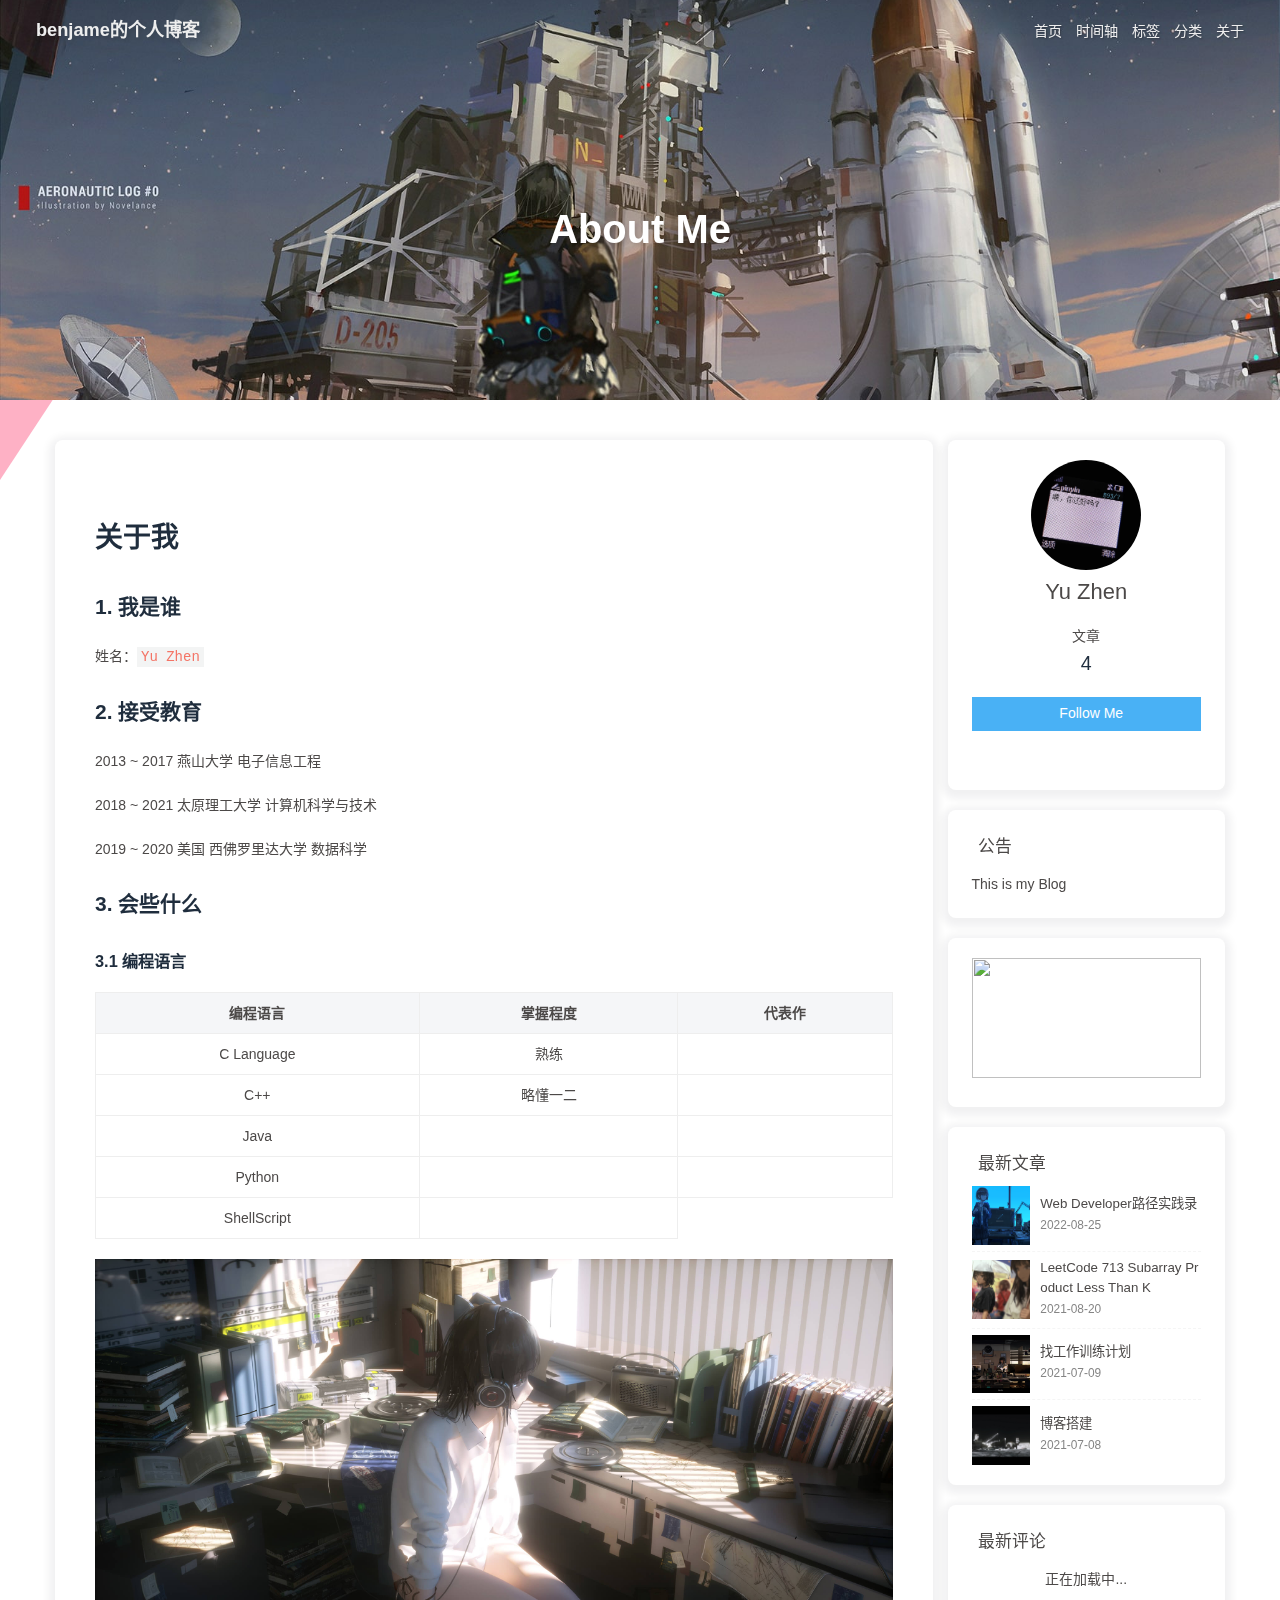
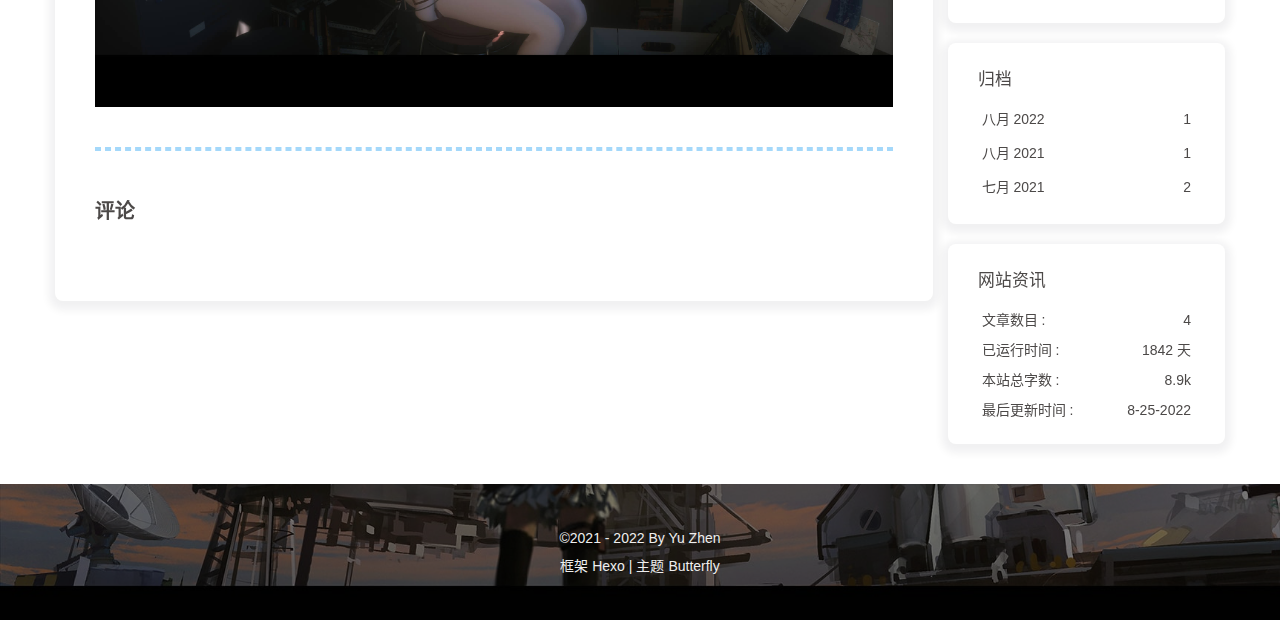
==== commit f6e18163: "Site updated: 2022-08-25 22:03:40" ====
--- a/about/index.html
+++ b/about/index.html
@@ -193,7 +193,7 @@
 </table>
 </div>
 <p><img src="index.assets/MainBack.jpg" alt="MainBack"></p>
-</div><hr/><div id="post-comment"><div class="comment-head"><div class="comment-headline"><i class="fas fa-comments fa-fw"></i><span> 评论</span></div></div><div class="comment-wrap"><div></div></div></div></div><div class="aside-content" id="aside-content"><div class="card-widget card-info"><div class="is-center"><div class="avatar-img"><img src="/img/avatar.png" onerror="this.onerror=null;this.src='/img/friend_404.gif'" alt="avatar"/></div><div class="author-info__name">Yu Zhen</div><div class="author-info__description"></div></div><div class="card-info-data"><div class="card-info-data-item is-center"><a href="/archives/"><div class="headline">文章</div><div class="length-num">4</div></a></div></div><a class="button--animated" id="card-info-btn" target="_blank" rel="noopener" href="https://github.com/benjame/"><i class="fab fa-github"></i><span>Follow Me</span></a><div class="card-info-social-icons is-center"><a class="social-icon" href="https://github.com/benjame" target="_blank" title="Github"><i class="fab fa-github"></i></a><a class="social-icon" href="mailto:yuzhenmailbox@163.com" target="_blank" title="Email"><i class="fas fa-envelope"></i></a></div></div><div class="card-widget card-announcement"><div class="item-headline"><i class="fas fa-bullhorn card-announcement-animation"></i><span>公告</span></div><div class="announcement_content">This is my Blog</div></div><div class="sticky_layout"><div class="card-widget card-recent-post"><div class="item-headline"><i class="fas fa-history"></i><span>最新文章</span></div><div class="aside-list"><div class="aside-list-item"><a class="thumbnail" href="/2022/08/25/Web-Developer%E8%B7%AF%E5%BE%84%E5%AE%9E%E8%B7%B5%E5%BD%95/" title="Web Developer路径实践录"><img src="/resource/web_dev.png" onerror="this.onerror=null;this.src='/img/404.jpg'" alt="Web Developer路径实践录"/></a><div class="content"><a class="title" href="/2022/08/25/Web-Developer%E8%B7%AF%E5%BE%84%E5%AE%9E%E8%B7%B5%E5%BD%95/" title="Web Developer路径实践录">Web Developer路径实践录</a><time datetime="2022-08-25T04:53:00.000Z" title="发表于 2022-08-25 12:53:00">2022-08-25</time></div></div><div class="aside-list-item"><a class="thumbnail" href="/2021/08/20/LeetCode%20713%20Subarray%20Product%20Less%20Than%20K/" title="LeetCode 713 Subarray Product Less Than K"><img src="/resource/umbrella.jpg" onerror="this.onerror=null;this.src='/img/404.jpg'" alt="LeetCode 713 Subarray Product Less Than K"/></a><div class="content"><a class="title" href="/2021/08/20/LeetCode%20713%20Subarray%20Product%20Less%20Than%20K/" title="LeetCode 713 Subarray Product Less Than K">LeetCode 713 Subarray Product Less Than K</a><time datetime="2021-08-20T08:22:00.000Z" title="发表于 2021-08-20 16:22:00">2021-08-20</time></div></div><div class="aside-list-item"><a class="thumbnail" href="/2021/07/09/%E6%89%BE%E5%B7%A5%E4%BD%9C%E8%AE%AD%E7%BB%83%E8%AE%A1%E5%88%92/" title="找工作训练计划"><img src="/resource/Office.jpg" onerror="this.onerror=null;this.src='/img/404.jpg'" alt="找工作训练计划"/></a><div class="content"><a class="title" href="/2021/07/09/%E6%89%BE%E5%B7%A5%E4%BD%9C%E8%AE%AD%E7%BB%83%E8%AE%A1%E5%88%92/" title="找工作训练计划">找工作训练计划</a><time datetime="2021-07-08T17:29:22.000Z" title="发表于 2021-07-09 01:29:22">2021-07-09</time></div></div><div class="aside-list-item"><a class="thumbnail" href="/2021/07/08/%E5%8D%9A%E5%AE%A2%E6%90%AD%E5%BB%BA/" title="博客搭建"><img src="/resource/moonbase.jpg" onerror="this.onerror=null;this.src='/img/404.jpg'" alt="博客搭建"/></a><div class="content"><a class="title" href="/2021/07/08/%E5%8D%9A%E5%AE%A2%E6%90%AD%E5%BB%BA/" title="博客搭建">博客搭建</a><time datetime="2021-07-08T09:13:00.000Z" title="发表于 2021-07-08 17:13:00">2021-07-08</time></div></div></div></div><div class="card-widget" id="card-newest-comments"><div class="item-headline"><i class="fas fa-comment-dots"></i><span>最新评论</span></div><div class="aside-list"><span>正在加载中...</span></div></div><div class="card-widget card-archives"><div class="item-headline"><i class="fas fa-archive"></i><span>归档</span></div><ul class="card-archive-list"><li class="card-archive-list-item"><a class="card-archive-list-link" href="/archives/2022/08/"><span class="card-archive-list-date">八月 2022</span><span class="card-archive-list-count">1</span></a></li><li class="card-archive-list-item"><a class="card-archive-list-link" href="/archives/2021/08/"><span class="card-archive-list-date">八月 2021</span><span class="card-archive-list-count">1</span></a></li><li class="card-archive-list-item"><a class="card-archive-list-link" href="/archives/2021/07/"><span class="card-archive-list-date">七月 2021</span><span class="card-archive-list-count">2</span></a></li></ul></div><div class="card-widget card-webinfo"><div class="item-headline"><i class="fas fa-chart-line"></i><span>网站资讯</span></div><div class="webinfo"><div class="webinfo-item"><div class="item-name">文章数目 :</div><div class="item-count">4</div></div><div class="webinfo-item"><div class="item-name">已运行时间 :</div><div class="item-count" id="runtimeshow" data-publishDate="2021-07-07T16:00:00.000Z"></div></div><div class="webinfo-item"><div class="item-name">本站总字数 :</div><div class="item-count">8.9k</div></div><div class="webinfo-item"><div class="item-name">最后更新时间 :</div><div class="item-count" id="last-push-date" data-lastPushDate="2022-08-25T13:54:41.293Z"></div></div></div></div></div></div></main><footer id="footer" style="background-image: url('/resource/Rocket.jpg')"><div id="footer-wrap"><div class="copyright">&copy;2021 - 2022 By Yu Zhen</div><div class="framework-info"><span>框架 </span><a target="_blank" rel="noopener" href="https://hexo.io">Hexo</a><span class="footer-separator">|</span><span>主题 </span><a target="_blank" rel="noopener" href="https://github.com/jerryc127/hexo-theme-butterfly">Butterfly</a></div></div></footer></div><div id="rightside"><div id="rightside-config-hide"><button id="font-plus" type="button" title="放大字体"><i class="fas fa-plus"></i></button><button id="font-minus" type="button" title="缩小字体"><i class="fas fa-minus"></i></button><button id="translateLink" type="button" title="简繁转换">繁</button><button id="darkmode" type="button" title="浅色和深色模式转换"><i class="fas fa-adjust"></i></button><button id="hide-aside-btn" type="button" title="单栏和双栏切换"><i class="fas fa-arrows-alt-h"></i></button></div><div id="rightside-config-show"><button id="rightside_config" type="button" title="设置"><i class="fas fa-cog fa-spin"></i></button><a id="to_comment" href="#post-comment" title="直达评论"><i class="fas fa-comments"></i></a><button id="go-up" type="button" title="回到顶部"><i class="fas fa-arrow-up"></i></button></div></div><div><script src="/js/utils.js"></script><script src="/js/main.js"></script><script src="/js/tw_cn.js"></script><script src="https://cdn.jsdelivr.net/npm/instant.page/instantpage.min.js" type="module"></script><script src="https://cdn.jsdelivr.net/npm/node-snackbar/dist/snackbar.min.js"></script><script>function panguFn () {
+</div><hr/><div id="post-comment"><div class="comment-head"><div class="comment-headline"><i class="fas fa-comments fa-fw"></i><span> 评论</span></div></div><div class="comment-wrap"><div></div></div></div></div><div class="aside-content" id="aside-content"><div class="card-widget card-info"><div class="is-center"><div class="avatar-img"><img src="/img/avatar.png" onerror="this.onerror=null;this.src='/img/friend_404.gif'" alt="avatar"/></div><div class="author-info__name">Yu Zhen</div><div class="author-info__description"></div></div><div class="card-info-data"><div class="card-info-data-item is-center"><a href="/archives/"><div class="headline">文章</div><div class="length-num">4</div></a></div></div><a class="button--animated" id="card-info-btn" target="_blank" rel="noopener" href="https://github.com/benjame/"><i class="fab fa-github"></i><span>Follow Me</span></a><div class="card-info-social-icons is-center"><a class="social-icon" href="https://github.com/benjame" target="_blank" title="Github"><i class="fab fa-github"></i></a><a class="social-icon" href="mailto:yuzhenmailbox@163.com" target="_blank" title="Email"><i class="fas fa-envelope"></i></a></div></div><div class="card-widget card-announcement"><div class="item-headline"><i class="fas fa-bullhorn card-announcement-animation"></i><span>公告</span></div><div class="announcement_content">This is my Blog</div></div><div class="sticky_layout"><div class="card-widget card-recent-post"><div class="item-headline"><i class="fas fa-history"></i><span>最新文章</span></div><div class="aside-list"><div class="aside-list-item"><a class="thumbnail" href="/2022/08/25/Web-Developer%E8%B7%AF%E5%BE%84%E5%AE%9E%E8%B7%B5%E5%BD%95/" title="Web Developer路径实践录"><img src="/resource/web_dev.png" onerror="this.onerror=null;this.src='/img/404.jpg'" alt="Web Developer路径实践录"/></a><div class="content"><a class="title" href="/2022/08/25/Web-Developer%E8%B7%AF%E5%BE%84%E5%AE%9E%E8%B7%B5%E5%BD%95/" title="Web Developer路径实践录">Web Developer路径实践录</a><time datetime="2022-08-25T04:53:00.000Z" title="发表于 2022-08-25 12:53:00">2022-08-25</time></div></div><div class="aside-list-item"><a class="thumbnail" href="/2021/08/20/LeetCode%20713%20Subarray%20Product%20Less%20Than%20K/" title="LeetCode 713 Subarray Product Less Than K"><img src="/resource/umbrella.jpg" onerror="this.onerror=null;this.src='/img/404.jpg'" alt="LeetCode 713 Subarray Product Less Than K"/></a><div class="content"><a class="title" href="/2021/08/20/LeetCode%20713%20Subarray%20Product%20Less%20Than%20K/" title="LeetCode 713 Subarray Product Less Than K">LeetCode 713 Subarray Product Less Than K</a><time datetime="2021-08-20T08:22:00.000Z" title="发表于 2021-08-20 16:22:00">2021-08-20</time></div></div><div class="aside-list-item"><a class="thumbnail" href="/2021/07/09/%E6%89%BE%E5%B7%A5%E4%BD%9C%E8%AE%AD%E7%BB%83%E8%AE%A1%E5%88%92/" title="找工作训练计划"><img src="/resource/Office.jpg" onerror="this.onerror=null;this.src='/img/404.jpg'" alt="找工作训练计划"/></a><div class="content"><a class="title" href="/2021/07/09/%E6%89%BE%E5%B7%A5%E4%BD%9C%E8%AE%AD%E7%BB%83%E8%AE%A1%E5%88%92/" title="找工作训练计划">找工作训练计划</a><time datetime="2021-07-08T17:29:22.000Z" title="发表于 2021-07-09 01:29:22">2021-07-09</time></div></div><div class="aside-list-item"><a class="thumbnail" href="/2021/07/08/%E5%8D%9A%E5%AE%A2%E6%90%AD%E5%BB%BA/" title="博客搭建"><img src="/resource/moonbase.jpg" onerror="this.onerror=null;this.src='/img/404.jpg'" alt="博客搭建"/></a><div class="content"><a class="title" href="/2021/07/08/%E5%8D%9A%E5%AE%A2%E6%90%AD%E5%BB%BA/" title="博客搭建">博客搭建</a><time datetime="2021-07-08T09:13:00.000Z" title="发表于 2021-07-08 17:13:00">2021-07-08</time></div></div></div></div><div class="card-widget" id="card-newest-comments"><div class="item-headline"><i class="fas fa-comment-dots"></i><span>最新评论</span></div><div class="aside-list"><span>正在加载中...</span></div></div><div class="card-widget card-archives"><div class="item-headline"><i class="fas fa-archive"></i><span>归档</span></div><ul class="card-archive-list"><li class="card-archive-list-item"><a class="card-archive-list-link" href="/archives/2022/08/"><span class="card-archive-list-date">八月 2022</span><span class="card-archive-list-count">1</span></a></li><li class="card-archive-list-item"><a class="card-archive-list-link" href="/archives/2021/08/"><span class="card-archive-list-date">八月 2021</span><span class="card-archive-list-count">1</span></a></li><li class="card-archive-list-item"><a class="card-archive-list-link" href="/archives/2021/07/"><span class="card-archive-list-date">七月 2021</span><span class="card-archive-list-count">2</span></a></li></ul></div><div class="card-widget card-webinfo"><div class="item-headline"><i class="fas fa-chart-line"></i><span>网站资讯</span></div><div class="webinfo"><div class="webinfo-item"><div class="item-name">文章数目 :</div><div class="item-count">4</div></div><div class="webinfo-item"><div class="item-name">已运行时间 :</div><div class="item-count" id="runtimeshow" data-publishDate="2021-07-07T16:00:00.000Z"></div></div><div class="webinfo-item"><div class="item-name">本站总字数 :</div><div class="item-count">8.9k</div></div><div class="webinfo-item"><div class="item-name">最后更新时间 :</div><div class="item-count" id="last-push-date" data-lastPushDate="2022-08-25T14:03:32.021Z"></div></div></div></div></div></div></main><footer id="footer" style="background-image: url('/resource/Rocket.jpg')"><div id="footer-wrap"><div class="copyright">&copy;2021 - 2022 By Yu Zhen</div><div class="framework-info"><span>框架 </span><a target="_blank" rel="noopener" href="https://hexo.io">Hexo</a><span class="footer-separator">|</span><span>主题 </span><a target="_blank" rel="noopener" href="https://github.com/jerryc127/hexo-theme-butterfly">Butterfly</a></div></div></footer></div><div id="rightside"><div id="rightside-config-hide"><button id="font-plus" type="button" title="放大字体"><i class="fas fa-plus"></i></button><button id="font-minus" type="button" title="缩小字体"><i class="fas fa-minus"></i></button><button id="translateLink" type="button" title="简繁转换">繁</button><button id="darkmode" type="button" title="浅色和深色模式转换"><i class="fas fa-adjust"></i></button><button id="hide-aside-btn" type="button" title="单栏和双栏切换"><i class="fas fa-arrows-alt-h"></i></button></div><div id="rightside-config-show"><button id="rightside_config" type="button" title="设置"><i class="fas fa-cog fa-spin"></i></button><a id="to_comment" href="#post-comment" title="直达评论"><i class="fas fa-comments"></i></a><button id="go-up" type="button" title="回到顶部"><i class="fas fa-arrow-up"></i></button></div></div><div><script src="/js/utils.js"></script><script src="/js/main.js"></script><script src="/js/tw_cn.js"></script><script src="https://cdn.jsdelivr.net/npm/instant.page/instantpage.min.js" type="module"></script><script src="https://cdn.jsdelivr.net/npm/node-snackbar/dist/snackbar.min.js"></script><script>function panguFn () {
   if (typeof pangu === 'object') pangu.autoSpacingPage()
   else {
     getScript('https://cdn.jsdelivr.net/npm/pangu/dist/browser/pangu.min.js')
@@ -227,7 +227,7 @@
   <script data-pjax>
         function GithubCalendarConfig(){
             var git_githubapiurl ="https://python-github-calendar-api.vercel.app/api?benjame";
-            var git_color =['#ebedf0', '#f1f8ff', '#dbedff', '#c8e1ff', '#79b8ff', '#2188ff', '#0366d6', '#005cc5', '#044289', '#032f62', '#05264c'];
+            var git_color =['#ebedf0', '#fdcdec', '#fc9bd9', '#fa6ac5', '#f838b2', '#f5089f', '#c4067e', '#92055e', '#540336', '#48022f', '#30021f'];
             var git_user ="benjame";
             var parent_div_git = document.getElementById('recent-posts');
             var git_div_html = '<div class="recent-post-item" style="width:100%;height:auto;padding:10px;"><div id="github_loading" style="width:10%;height:100%;margin:0 auto;display: block"><svg xmlns="http://www.w3.org/2000/svg" xmlns:xlink="http://www.w3.org/1999/xlink"  viewBox="0 0 50 50" style="enable-background:new 0 0 50 50" xml:space="preserve"><path fill="#d0d0d0" d="M25.251,6.461c-10.318,0-18.683,8.365-18.683,18.683h4.068c0-8.071,6.543-14.615,14.615-14.615V6.461z" transform="rotate(275.098 25 25)"><animateTransform attributeType="xml" attributeName="transform" type="rotate" from="0 25 25" to="360 25 25" dur="0.6s" repeatCount="indefinite"></animateTransform></path></svg></div><div id="github_container"></div></div>';
